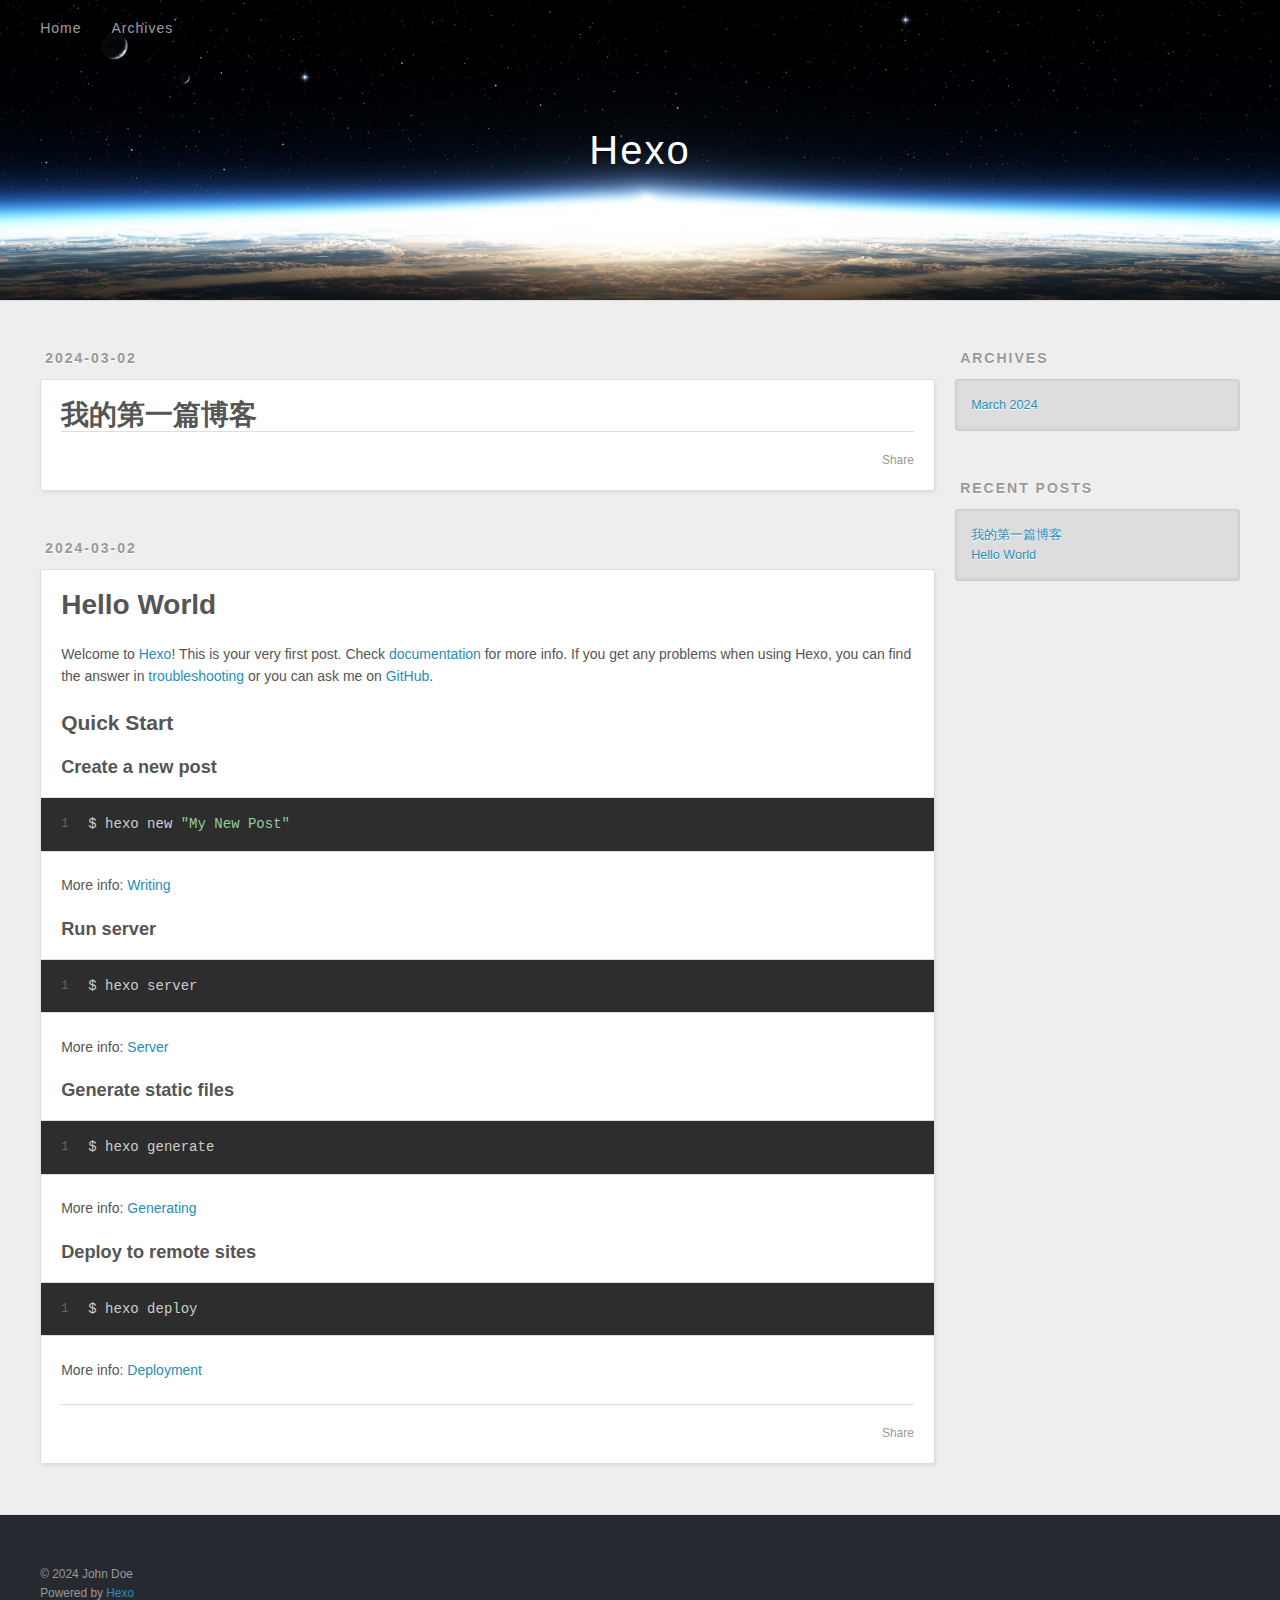
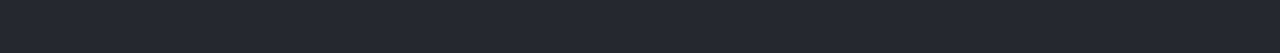
==== index.html @ a13c4202 "Site updated: 2024-03-02 14:47:24" ====
<!DOCTYPE html>
<html>
<head>
  <meta charset="utf-8">
  
  
  <title>Hexo</title>
  <meta name="viewport" content="width=device-width, initial-scale=1, shrink-to-fit=no">
  <meta property="og:type" content="website">
<meta property="og:title" content="Hexo">
<meta property="og:url" content="http://example.com/index.html">
<meta property="og:site_name" content="Hexo">
<meta property="og:locale" content="en_US">
<meta property="article:author" content="John Doe">
<meta name="twitter:card" content="summary">
  
    <link rel="alternate" href="/atom.xml" title="Hexo" type="application/atom+xml">
  
  
    <link rel="shortcut icon" href="/favicon.png">
  
  
  
<link rel="stylesheet" href="/css/style.css">

  
    
<link rel="stylesheet" href="/fancybox/jquery.fancybox.min.css">

  
  
<meta name="generator" content="Hexo 7.1.1"></head>

<body>
  <div id="container">
    <div id="wrap">
      <header id="header">
  <div id="banner"></div>
  <div id="header-outer" class="outer">
    <div id="header-title" class="inner">
      <h1 id="logo-wrap">
        <a href="/" id="logo">Hexo</a>
      </h1>
      
    </div>
    <div id="header-inner" class="inner">
      <nav id="main-nav">
        <a id="main-nav-toggle" class="nav-icon"><span class="fa fa-bars"></span></a>
        
          <a class="main-nav-link" href="/">Home</a>
        
          <a class="main-nav-link" href="/archives">Archives</a>
        
      </nav>
      <nav id="sub-nav">
        
        
          <a class="nav-icon" href="/atom.xml" title="RSS Feed"><span class="fa fa-rss"></span></a>
        
        <a class="nav-icon nav-search-btn" title="Search"><span class="fa fa-search"></span></a>
      </nav>
      <div id="search-form-wrap">
        <form action="//google.com/search" method="get" accept-charset="UTF-8" class="search-form"><input type="search" name="q" class="search-form-input" placeholder="Search"><button type="submit" class="search-form-submit">&#xF002;</button><input type="hidden" name="sitesearch" value="http://example.com"></form>
      </div>
    </div>
  </div>
</header>

      <div class="outer">
        <section id="main">
  
    <article id="post-我的第一篇博客" class="h-entry article article-type-post" itemprop="blogPost" itemscope itemtype="https://schema.org/BlogPosting">
  <div class="article-meta">
    <a href="/2024/03/02/%E6%88%91%E7%9A%84%E7%AC%AC%E4%B8%80%E7%AF%87%E5%8D%9A%E5%AE%A2/" class="article-date">
  <time class="dt-published" datetime="2024-03-02T06:46:15.000Z" itemprop="datePublished">2024-03-02</time>
</a>
    
  </div>
  <div class="article-inner">
    
    
      <header class="article-header">
        
  
    <h1 itemprop="name">
      <a class="p-name article-title" href="/2024/03/02/%E6%88%91%E7%9A%84%E7%AC%AC%E4%B8%80%E7%AF%87%E5%8D%9A%E5%AE%A2/">我的第一篇博客</a>
    </h1>
  

      </header>
    
    <div class="e-content article-entry" itemprop="articleBody">
      
        
      
    </div>
    <footer class="article-footer">
      <a data-url="http://example.com/2024/03/02/%E6%88%91%E7%9A%84%E7%AC%AC%E4%B8%80%E7%AF%87%E5%8D%9A%E5%AE%A2/" data-id="clt9q0wuu0001eg9zexjsgyxd" data-title="我的第一篇博客" class="article-share-link"><span class="fa fa-share">Share</span></a>
      
      
      
    </footer>
  </div>
  
</article>



  
    <article id="post-hello-world" class="h-entry article article-type-post" itemprop="blogPost" itemscope itemtype="https://schema.org/BlogPosting">
  <div class="article-meta">
    <a href="/2024/03/02/hello-world/" class="article-date">
  <time class="dt-published" datetime="2024-03-02T05:41:20.225Z" itemprop="datePublished">2024-03-02</time>
</a>
    
  </div>
  <div class="article-inner">
    
    
      <header class="article-header">
        
  
    <h1 itemprop="name">
      <a class="p-name article-title" href="/2024/03/02/hello-world/">Hello World</a>
    </h1>
  

      </header>
    
    <div class="e-content article-entry" itemprop="articleBody">
      
        <p>Welcome to <a target="_blank" rel="noopener" href="https://hexo.io/">Hexo</a>! This is your very first post. Check <a target="_blank" rel="noopener" href="https://hexo.io/docs/">documentation</a> for more info. If you get any problems when using Hexo, you can find the answer in <a target="_blank" rel="noopener" href="https://hexo.io/docs/troubleshooting.html">troubleshooting</a> or you can ask me on <a target="_blank" rel="noopener" href="https://github.com/hexojs/hexo/issues">GitHub</a>.</p>
<h2 id="Quick-Start"><a href="#Quick-Start" class="headerlink" title="Quick Start"></a>Quick Start</h2><h3 id="Create-a-new-post"><a href="#Create-a-new-post" class="headerlink" title="Create a new post"></a>Create a new post</h3><figure class="highlight bash"><table><tr><td class="gutter"><pre><span class="line">1</span><br></pre></td><td class="code"><pre><span class="line">$ hexo new <span class="string">&quot;My New Post&quot;</span></span><br></pre></td></tr></table></figure>

<p>More info: <a target="_blank" rel="noopener" href="https://hexo.io/docs/writing.html">Writing</a></p>
<h3 id="Run-server"><a href="#Run-server" class="headerlink" title="Run server"></a>Run server</h3><figure class="highlight bash"><table><tr><td class="gutter"><pre><span class="line">1</span><br></pre></td><td class="code"><pre><span class="line">$ hexo server</span><br></pre></td></tr></table></figure>

<p>More info: <a target="_blank" rel="noopener" href="https://hexo.io/docs/server.html">Server</a></p>
<h3 id="Generate-static-files"><a href="#Generate-static-files" class="headerlink" title="Generate static files"></a>Generate static files</h3><figure class="highlight bash"><table><tr><td class="gutter"><pre><span class="line">1</span><br></pre></td><td class="code"><pre><span class="line">$ hexo generate</span><br></pre></td></tr></table></figure>

<p>More info: <a target="_blank" rel="noopener" href="https://hexo.io/docs/generating.html">Generating</a></p>
<h3 id="Deploy-to-remote-sites"><a href="#Deploy-to-remote-sites" class="headerlink" title="Deploy to remote sites"></a>Deploy to remote sites</h3><figure class="highlight bash"><table><tr><td class="gutter"><pre><span class="line">1</span><br></pre></td><td class="code"><pre><span class="line">$ hexo deploy</span><br></pre></td></tr></table></figure>

<p>More info: <a target="_blank" rel="noopener" href="https://hexo.io/docs/one-command-deployment.html">Deployment</a></p>

      
    </div>
    <footer class="article-footer">
      <a data-url="http://example.com/2024/03/02/hello-world/" data-id="clt9q0wup0000eg9zcumfhtu3" data-title="Hello World" class="article-share-link"><span class="fa fa-share">Share</span></a>
      
      
      
    </footer>
  </div>
  
</article>



  


</section>
        
          <aside id="sidebar">
  
    

  
    

  
    
  
    
  <div class="widget-wrap">
    <h3 class="widget-title">Archives</h3>
    <div class="widget">
      <ul class="archive-list"><li class="archive-list-item"><a class="archive-list-link" href="/archives/2024/03/">March 2024</a></li></ul>
    </div>
  </div>


  
    
  <div class="widget-wrap">
    <h3 class="widget-title">Recent Posts</h3>
    <div class="widget">
      <ul>
        
          <li>
            <a href="/2024/03/02/%E6%88%91%E7%9A%84%E7%AC%AC%E4%B8%80%E7%AF%87%E5%8D%9A%E5%AE%A2/">我的第一篇博客</a>
          </li>
        
          <li>
            <a href="/2024/03/02/hello-world/">Hello World</a>
          </li>
        
      </ul>
    </div>
  </div>

  
</aside>
        
      </div>
      <footer id="footer">
  
  <div class="outer">
    <div id="footer-info" class="inner">
      
      &copy; 2024 John Doe<br>
      Powered by <a href="https://hexo.io/" target="_blank">Hexo</a>
    </div>
  </div>
</footer>

    </div>
    <nav id="mobile-nav">
  
    <a href="/" class="mobile-nav-link">Home</a>
  
    <a href="/archives" class="mobile-nav-link">Archives</a>
  
</nav>
    


<script src="/js/jquery-3.6.4.min.js"></script>



  
<script src="/fancybox/jquery.fancybox.min.js"></script>




<script src="/js/script.js"></script>





  </div>
</body>
</html>
---- css/style.css ----
body {
  width: 100%;
}
body:before,
body:after {
  content: "";
  display: table;
}
body:after {
  clear: both;
}
html,
body,
div,
span,
applet,
object,
iframe,
h1,
h2,
h3,
h4,
h5,
h6,
p,
blockquote,
pre,
a,
abbr,
acronym,
address,
big,
cite,
code,
del,
dfn,
em,
img,
ins,
kbd,
q,
s,
samp,
small,
strike,
strong,
sub,
sup,
tt,
var,
dl,
dt,
dd,
ol,
ul,
li,
fieldset,
form,
label,
legend,
table,
caption,
tbody,
tfoot,
thead,
tr,
th,
td {
  margin: 0;
  padding: 0;
  border: 0;
  outline: 0;
  font-weight: inherit;
  font-style: inherit;
  font-family: inherit;
  font-size: 100%;
  vertical-align: baseline;
}
body {
  line-height: 1;
  color: #000;
  background: #fff;
}
ol,
ul {
  list-style: none;
}
table {
  border-collapse: separate;
  border-spacing: 0;
  vertical-align: middle;
}
caption,
th,
td {
  text-align: left;
  font-weight: normal;
  vertical-align: middle;
}
a img {
  border: none;
}
input,
button {
  margin: 0;
  padding: 0;
}
input::-moz-focus-inner,
button::-moz-focus-inner {
  border: 0;
  padding: 0;
}
html,
body,
#container {
  height: 100%;
}
body {
  background: #eee;
  font: 14px -apple-system, BlinkMacSystemFont, "Segoe UI", "Roboto", "Oxygen", "Ubuntu", "Cantarell", "Fira Sans", "Droid Sans", "Helvetica Neue", sans-serif;
  -webkit-text-size-adjust: 100%;
}
.outer {
  max-width: 1220px;
  margin: 0 auto;
  padding: 0 20px;
}
.outer:before,
.outer:after {
  content: "";
  display: table;
}
.outer:after {
  clear: both;
}
.inner {
  display: inline;
  float: left;
  width: 98.33333333333333%;
  margin: 0 0.833333333333333%;
}
.left,
.alignleft {
  float: left;
}
.right,
.alignright {
  float: right;
}
.clear {
  clear: both;
}
#container {
  position: relative;
}
.mobile-nav-on {
  overflow: hidden;
}
#wrap {
  height: 100%;
  width: 100%;
  position: absolute;
  top: 0;
  left: 0;
  -webkit-transition: 0.2s ease-out;
  -moz-transition: 0.2s ease-out;
  -ms-transition: 0.2s ease-out;
  transition: 0.2s ease-out;
  z-index: 1;
  background: #eee;
}
.mobile-nav-on #wrap {
  left: 280px;
}
@media screen and (min-width: 768px) {
  #main {
    display: inline;
    float: left;
    width: 73.33333333333333%;
    margin: 0 0.833333333333333%;
  }
}
.article-date,
.article-category-link,
.archive-year,
.widget-title {
  text-decoration: none;
  text-transform: uppercase;
  letter-spacing: 2px;
  color: #999;
  margin-bottom: 1em;
  margin-left: 5px;
  line-height: 1em;
  text-shadow: 0 1px #fff;
  font-weight: bold;
}
.article-inner,
.archive-article-inner {
  background: #fff;
  -webkit-box-shadow: 1px 2px 3px #ddd;
  box-shadow: 1px 2px 3px #ddd;
  border: 1px solid #ddd;
  border-radius: 3px;
}
.article-entry h1,
.widget h1 {
  font-size: 2em;
}
.article-entry h2,
.widget h2 {
  font-size: 1.5em;
}
.article-entry h3,
.widget h3 {
  font-size: 1.3em;
}
.article-entry h4,
.widget h4 {
  font-size: 1.2em;
}
.article-entry h5,
.widget h5 {
  font-size: 1em;
}
.article-entry h6,
.widget h6 {
  font-size: 1em;
  color: #999;
}
.article-entry hr,
.widget hr {
  border: 1px dashed #ddd;
}
.article-entry strong,
.widget strong {
  font-weight: bold;
}
.article-entry em,
.widget em,
.article-entry cite,
.widget cite {
  font-style: italic;
}
.article-entry sup,
.widget sup,
.article-entry sub,
.widget sub {
  font-size: 0.75em;
  line-height: 0;
  position: relative;
  vertical-align: baseline;
}
.article-entry sup,
.widget sup {
  top: -0.5em;
}
.article-entry sub,
.widget sub {
  bottom: -0.2em;
}
.article-entry small,
.widget small {
  font-size: 0.85em;
}
.article-entry acronym,
.widget acronym,
.article-entry abbr,
.widget abbr {
  border-bottom: 1px dotted;
}
.article-entry ul,
.widget ul,
.article-entry ol,
.widget ol,
.article-entry dl,
.widget dl {
  margin: 0 20px;
  line-height: 1.6em;
}
.article-entry ul ul,
.widget ul ul,
.article-entry ol ul,
.widget ol ul,
.article-entry ul ol,
.widget ul ol,
.article-entry ol ol,
.widget ol ol {
  margin-top: 0;
  margin-bottom: 0;
}
.article-entry ul,
.widget ul {
  list-style: disc;
}
.article-entry ol,
.widget ol {
  list-style: decimal;
}
.article-entry dt,
.widget dt {
  font-weight: bold;
}
#header {
  height: 300px;
  position: relative;
  border-bottom: 1px solid #ddd;
}
#header:before,
#header:after {
  content: "";
  position: absolute;
  left: 0;
  right: 0;
  height: 40px;
}
#header:before {
  top: 0;
  background: -webkit-linear-gradient(rgba(0,0,0,0.2), transparent);
  background: -moz-linear-gradient(rgba(0,0,0,0.2), transparent);
  background: -ms-linear-gradient(rgba(0,0,0,0.2), transparent);
  background: linear-gradient(rgba(0,0,0,0.2), transparent);
}
#header:after {
  bottom: 0;
  background: -webkit-linear-gradient(transparent, rgba(0,0,0,0.2));
  background: -moz-linear-gradient(transparent, rgba(0,0,0,0.2));
  background: -ms-linear-gradient(transparent, rgba(0,0,0,0.2));
  background: linear-gradient(transparent, rgba(0,0,0,0.2));
}
#header-outer {
  height: 100%;
  position: relative;
}
#header-inner {
  position: relative;
  overflow: hidden;
}
#banner {
  position: absolute;
  top: 0;
  left: 0;
  width: 100%;
  height: 100%;
  background: url("images/banner.jpg") center #000;
  background-size: cover;
  z-index: -1;
}
#header-title {
  text-align: center;
  height: 40px;
  position: absolute;
  top: 50%;
  left: 0;
  margin-top: -20px;
}
#logo,
#subtitle {
  text-decoration: none;
  color: #fff;
  font-weight: 300;
  text-shadow: 0 1px 4px rgba(0,0,0,0.3);
}
#logo {
  font-size: 40px;
  line-height: 40px;
  letter-spacing: 2px;
}
#subtitle {
  font-size: 16px;
  line-height: 16px;
  letter-spacing: 1px;
}
#subtitle-wrap {
  margin-top: 16px;
}
#main-nav {
  float: left;
  margin-left: -15px;
}
.nav-icon,
.main-nav-link {
  float: left;
  color: #fff;
  opacity: 0.6;
  text-decoration: none;
  text-shadow: 0 1px rgba(0,0,0,0.2);
  -webkit-transition: opacity 0.2s;
  -moz-transition: opacity 0.2s;
  -ms-transition: opacity 0.2s;
  transition: opacity 0.2s;
  display: block;
  padding: 20px 15px;
}
.nav-icon:hover,
.main-nav-link:hover {
  opacity: 1;
}
.nav-icon {
  text-align: center;
  font-size: 14px;
  width: 14px;
  height: 14px;
  padding: 20px 15px;
  position: relative;
  cursor: pointer;
}
.main-nav-link {
  font-weight: 300;
  letter-spacing: 1px;
}
@media screen and (max-width: 479px) {
  .main-nav-link {
    display: none;
  }
}
#main-nav-toggle {
  display: none;
}
@media screen and (max-width: 479px) {
  #main-nav-toggle {
    display: block;
  }
}
#sub-nav {
  float: right;
  margin-right: -15px;
}
#search-form-wrap {
  position: absolute;
  top: 15px;
  width: 150px;
  height: 30px;
  right: -150px;
  opacity: 0;
  -webkit-transition: 0.2s ease-out;
  -moz-transition: 0.2s ease-out;
  -ms-transition: 0.2s ease-out;
  transition: 0.2s ease-out;
}
#search-form-wrap.on {
  opacity: 1;
  right: 0;
}
@media screen and (max-width: 479px) {
  #search-form-wrap {
    width: 100%;
    right: -100%;
  }
}
.search-form {
  position: absolute;
  top: 0;
  left: 0;
  right: 0;
  background: #fff;
  padding: 5px 15px;
  border-radius: 15px;
  -webkit-box-shadow: 0 0 10px rgba(0,0,0,0.3);
  box-shadow: 0 0 10px rgba(0,0,0,0.3);
}
.search-form-input {
  border: none;
  background: none;
  color: #555;
  width: 100%;
  font: 13px -apple-system, BlinkMacSystemFont, "Segoe UI", "Roboto", "Oxygen", "Ubuntu", "Cantarell", "Fira Sans", "Droid Sans", "Helvetica Neue", sans-serif;
  outline: none;
}
.search-form-input::-webkit-search-results-decoration,
.search-form-input::-webkit-search-cancel-button {
  -webkit-appearance: none;
}
.search-form-submit {
  position: absolute;
  top: 50%;
  right: 10px;
  margin-top: -7px;
  font: 13px ForkAwesome;
  border: none;
  background: none;
  color: #bbb;
  cursor: pointer;
}
.search-form-submit:hover,
.search-form-submit:focus {
  color: #777;
}
.article {
  margin: 50px 0;
}
.article-inner {
  overflow: hidden;
}
.article-meta:before,
.article-meta:after {
  content: "";
  display: table;
}
.article-meta:after {
  clear: both;
}
.article-date {
  float: left;
}
.article-category {
  float: left;
  line-height: 1em;
  color: #ccc;
  text-shadow: 0 1px #fff;
  margin-left: 8px;
}
.article-category:before {
  content: "\2022";
}
.article-category-link {
  margin: 0 12px 1em;
}
.article-header {
  padding: 20px 20px 0;
}
.article-title {
  text-decoration: none;
  font-size: 2em;
  font-weight: bold;
  color: #555;
  line-height: 1.1em;
  -webkit-transition: color 0.2s;
  -moz-transition: color 0.2s;
  -ms-transition: color 0.2s;
  transition: color 0.2s;
}
a.article-title:hover {
  color: #258fb8;
}
.article-entry {
  color: #555;
  padding: 0 20px;
}
.article-entry:before,
.article-entry:after {
  content: "";
  display: table;
}
.article-entry:after {
  clear: both;
}
.article-entry p,
.article-entry table {
  line-height: 1.6em;
  margin: 1.6em 0;
}
.article-entry h1,
.article-entry h2,
.article-entry h3,
.article-entry h4,
.article-entry h5,
.article-entry h6 {
  font-weight: bold;
}
.article-entry h1,
.article-entry h2,
.article-entry h3,
.article-entry h4,
.article-entry h5,
.article-entry h6 {
  line-height: 1.1em;
  margin: 1.1em 0;
}
.article-entry a {
  color: #258fb8;
  text-decoration: none;
}
.article-entry a:hover {
  text-decoration: underline;
}
.article-entry ul,
.article-entry ol,
.article-entry dl {
  margin-top: 1.6em;
  margin-bottom: 1.6em;
}
.article-entry img,
.article-entry video {
  max-width: 100%;
  height: auto;
  display: block;
  margin: auto;
}
.article-entry iframe {
  border: none;
}
.article-entry table {
  width: 100%;
  border-collapse: collapse;
  border-spacing: 0;
}
.article-entry th {
  font-weight: bold;
  border-bottom: 3px solid #ddd;
  padding-bottom: 0.5em;
}
.article-entry td {
  border-bottom: 1px solid #ddd;
  padding: 10px 0;
}
.article-entry blockquote {
  font-family: Georgia, "Times New Roman", serif;
  margin: 1.6em 20px;
  text-align: center;
}
.article-entry blockquote footer {
  font-size: 14px;
  margin: 1.6em 0;
  font-family: -apple-system, BlinkMacSystemFont, "Segoe UI", "Roboto", "Oxygen", "Ubuntu", "Cantarell", "Fira Sans", "Droid Sans", "Helvetica Neue", sans-serif;
}
.article-entry blockquote footer cite:before {
  content: "—";
  padding: 0 0.5em;
}
.article-entry .pullquote {
  text-align: left;
  width: 45%;
  margin: 0;
}
.article-entry .pullquote.left {
  margin-left: 0.5em;
  margin-right: 1em;
}
.article-entry .pullquote.right {
  margin-right: 0.5em;
  margin-left: 1em;
}
.article-entry .caption {
  color: #999;
  display: block;
  font-size: 0.9em;
  margin-top: 0.5em;
  position: relative;
  text-align: center;
}
.article-entry .video-container {
  position: relative;
  padding-top: 56.25%;
  height: 0;
  overflow: hidden;
}
.article-entry .video-container iframe,
.article-entry .video-container object,
.article-entry .video-container embed {
  position: absolute;
  top: 0;
  left: 0;
  width: 100%;
  height: 100%;
  margin-top: 0;
}
.article-more-link a {
  display: inline-block;
  line-height: 1em;
  padding: 6px 15px;
  border-radius: 15px;
  background: #eee;
  color: #999;
  text-shadow: 0 1px #fff;
  text-decoration: none;
}
.article-more-link a:hover {
  background: #258fb8;
  color: #fff;
  text-decoration: none;
  text-shadow: 0 1px #1e7293;
}
.article-footer {
  font-size: 0.85em;
  line-height: 1.6em;
  border-top: 1px solid #ddd;
  padding-top: 1.6em;
  margin: 0 20px 20px;
}
.article-footer:before,
.article-footer:after {
  content: "";
  display: table;
}
.article-footer:after {
  clear: both;
}
.article-footer a {
  color: #999;
  text-decoration: none;
}
.article-footer a:hover {
  color: #555;
}
.article-tag-list-item {
  float: left;
  margin-right: 10px;
}
.article-tag-list-link:before {
  content: "#";
}
.article-comment-link {
  float: right;
}
.article-comment-link:before {
  padding-right: 8px;
}
.article-share-link {
  cursor: pointer;
  float: right;
  margin-left: 20px;
}
.article-share-link:before {
  padding-right: 6px;
}
#article-nav {
  position: relative;
}
#article-nav:before,
#article-nav:after {
  content: "";
  display: table;
}
#article-nav:after {
  clear: both;
}
@media screen and (min-width: 768px) {
  #article-nav {
    margin: 50px 0;
  }
  #article-nav:before {
    width: 8px;
    height: 8px;
    position: absolute;
    top: 50%;
    left: 50%;
    margin-top: -4px;
    margin-left: -4px;
    content: "";
    border-radius: 50%;
    background: #ddd;
    -webkit-box-shadow: 0 1px 2px #fff;
    box-shadow: 0 1px 2px #fff;
  }
}
.article-nav-link-wrap {
  text-decoration: none;
  text-shadow: 0 1px #fff;
  color: #999;
  -webkit-box-sizing: border-box;
  -moz-box-sizing: border-box;
  box-sizing: border-box;
  margin-top: 50px;
  text-align: center;
  display: block;
}
.article-nav-link-wrap:hover {
  color: #555;
}
@media screen and (min-width: 768px) {
  .article-nav-link-wrap {
    width: 50%;
    margin-top: 0;
  }
}
@media screen and (min-width: 768px) {
  #article-nav-newer {
    float: left;
    text-align: right;
    padding-right: 20px;
  }
}
@media screen and (min-width: 768px) {
  #article-nav-older {
    float: right;
    text-align: left;
    padding-left: 20px;
  }
}
.article-nav-caption {
  text-transform: uppercase;
  letter-spacing: 2px;
  color: #ddd;
  line-height: 1em;
  font-weight: bold;
}
#article-nav-newer .article-nav-caption {
  margin-right: -2px;
}
.article-nav-title {
  font-size: 0.85em;
  line-height: 1.6em;
  margin-top: 0.5em;
}
.article-share-box {
  position: absolute;
  display: none;
  background: #fff;
  -webkit-box-shadow: 1px 2px 10px rgba(0,0,0,0.2);
  box-shadow: 1px 2px 10px rgba(0,0,0,0.2);
  border-radius: 3px;
  margin-left: -145px;
  overflow: hidden;
  z-index: 1;
}
.article-share-box.on {
  display: block;
}
.article-share-input {
  width: 100%;
  background: none;
  -webkit-box-sizing: border-box;
  -moz-box-sizing: border-box;
  box-sizing: border-box;
  font: 14px -apple-system, BlinkMacSystemFont, "Segoe UI", "Roboto", "Oxygen", "Ubuntu", "Cantarell", "Fira Sans", "Droid Sans", "Helvetica Neue", sans-serif;
  padding: 0 15px;
  color: #555;
  outline: none;
  border: 1px solid #ddd;
  border-radius: 3px 3px 0 0;
  height: 36px;
  line-height: 36px;
}
.article-share-links {
  background: #eee;
}
.article-share-links:before,
.article-share-links:after {
  content: "";
  display: table;
}
.article-share-links:after {
  clear: both;
}
.article-share-twitter,
.article-share-facebook,
.article-share-pinterest,
.article-share-linkedin {
  width: 50px;
  height: 36px;
  display: block;
  float: left;
  position: relative;
  color: #999;
  text-shadow: 0 1px #fff;
}
.article-share-twitter:before,
.article-share-facebook:before,
.article-share-pinterest:before,
.article-share-linkedin:before {
  font-size: 20px;
  width: 20px;
  height: 20px;
  position: absolute;
  top: 50%;
  left: 50%;
  margin-top: -10px;
  margin-left: -10px;
  text-align: center;
}
.article-share-twitter:hover,
.article-share-facebook:hover,
.article-share-pinterest:hover,
.article-share-linkedin:hover {
  color: #fff;
}
.article-share-twitter:hover {
  background: #00aced;
  text-shadow: 0 1px #008abe;
}
.article-share-facebook:hover {
  background: #3b5998;
  text-shadow: 0 1px #2f477a;
}
.article-share-pinterest:hover {
  background: #cb2027;
  text-shadow: 0 1px #a21a1f;
}
.article-share-linkedin:hover {
  background: #0077b5;
  text-shadow: 0 1px #005f91;
}
.article-gallery {
  background: #000;
  position: relative;
}
.article-gallery-photos {
  position: relative;
  overflow: hidden;
}
.article-gallery-img {
  display: none;
  max-width: 100%;
}
.article-gallery-img:first-child {
  display: block;
}
.article-gallery-img.loaded {
  position: absolute;
  display: block;
}
.article-gallery-img img {
  display: block;
  max-width: 100%;
  margin: 0 auto;
}
#comments {
  background: #fff;
  -webkit-box-shadow: 1px 2px 3px #ddd;
  box-shadow: 1px 2px 3px #ddd;
  padding: 20px;
  border: 1px solid #ddd;
  border-radius: 3px;
  margin: 50px 0;
}
#comments a {
  color: #258fb8;
}
.archives-wrap {
  margin: 50px 0;
}
.archives:before,
.archives:after {
  content: "";
  display: table;
}
.archives:after {
  clear: both;
}
.archive-year-wrap {
  margin-bottom: 1em;
}
.archives {
  -webkit-column-gap: 10px;
  -moz-column-gap: 10px;
  column-gap: 10px;
}
@media screen and (min-width: 480px) and (max-width: 767px) {
  .archives {
    -webkit-column-count: 2;
    -moz-column-count: 2;
    column-count: 2;
  }
}
@media screen and (min-width: 768px) {
  .archives {
    -webkit-column-count: 3;
    -moz-column-count: 3;
    column-count: 3;
  }
}
.archive-article {
  -webkit-column-break-inside: avoid;
  page-break-inside: avoid;
  overflow: hidden;
  break-inside: avoid-column;
}
.archive-article-inner {
  padding: 10px;
  margin-bottom: 15px;
}
.archive-article-title {
  text-decoration: none;
  font-weight: bold;
  color: #555;
  -webkit-transition: color 0.2s;
  -moz-transition: color 0.2s;
  -ms-transition: color 0.2s;
  transition: color 0.2s;
  line-height: 1.6em;
}
.archive-article-title:hover {
  color: #258fb8;
}
.archive-article-footer {
  margin-top: 1em;
}
.archive-article-date {
  color: #999;
  text-decoration: none;
  font-size: 0.85em;
  line-height: 1em;
  margin-bottom: 0.5em;
  display: block;
}
#page-nav {
  margin: 50px auto;
  background: #fff;
  -webkit-box-shadow: 1px 2px 3px #ddd;
  box-shadow: 1px 2px 3px #ddd;
  border: 1px solid #ddd;
  border-radius: 3px;
  text-align: center;
  color: #999;
  overflow: hidden;
}
#page-nav:before,
#page-nav:after {
  content: "";
  display: table;
}
#page-nav:after {
  clear: both;
}
#page-nav a,
#page-nav span {
  padding: 10px 20px;
  line-height: 1;
  height: 2ex;
}
#page-nav a {
  color: #999;
  text-decoration: none;
}
#page-nav a:hover {
  background: #999;
  color: #fff;
}
#page-nav .prev {
  float: left;
}
#page-nav .next {
  float: right;
}
#page-nav .page-number {
  display: inline-block;
}
@media screen and (max-width: 479px) {
  #page-nav .page-number {
    display: none;
  }
}
#page-nav .current {
  color: #555;
  font-weight: bold;
}
#page-nav .space {
  color: #ddd;
}
#footer {
  background: #262a30;
  padding: 50px 0;
  border-top: 1px solid #ddd;
  color: #999;
}
#footer a {
  color: #258fb8;
  text-decoration: none;
}
#footer a:hover {
  text-decoration: underline;
}
#footer-info {
  line-height: 1.6em;
  font-size: 0.85em;
}
.article-entry pre,
.article-entry .highlight {
  background: #2d2d2d;
  margin: 0 -20px;
  padding: 15px 20px;
  border-style: solid;
  border-color: #ddd;
  border-width: 1px 0;
  overflow: auto;
  color: #ccc;
  line-height: 22.400000000000002px;
}
.article-entry .highlight .gutter pre,
.article-entry .gist .gist-file .gist-data .line-numbers {
  color: #666;
  font-size: 0.85em;
}
.article-entry pre,
.article-entry code {
  font-family: "Source Code Pro", Consolas, Monaco, Menlo, Consolas, monospace;
}
.article-entry code {
  background: #eee;
  text-shadow: 0 1px #fff;
  padding: 0 0.3em;
}
.article-entry pre code {
  background: none;
  text-shadow: none;
  padding: 0;
}
.article-entry .highlight pre {
  border: none;
  margin: 0;
  padding: 0;
}
.article-entry .highlight table {
  margin: 0;
  width: auto;
}
.article-entry .highlight td {
  border: none;
  padding: 0;
}
.article-entry .highlight figcaption {
  font-size: 0.85em;
  color: #999;
  line-height: 1em;
  margin-bottom: 1em;
}
.article-entry .highlight figcaption:before,
.article-entry .highlight figcaption:after {
  content: "";
  display: table;
}
.article-entry .highlight figcaption:after {
  clear: both;
}
.article-entry .highlight figcaption a {
  float: right;
}
.article-entry .highlight .gutter {
  -moz-user-select: none;
  -ms-user-select: none;
  -webkit-user-select: none;
  -webkit-user-select: none;
  -moz-user-select: none;
  -ms-user-select: none;
  user-select: none;
}
.article-entry .highlight .gutter pre {
  text-align: right;
  padding-right: 20px;
}
.article-entry .highlight .line {
  height: 22.400000000000002px;
}
.article-entry .highlight .line.marked {
  background: #515151;
}
.article-entry .gist {
  margin: 0 -20px;
  border-style: solid;
  border-color: #ddd;
  border-width: 1px 0;
  background: #2d2d2d;
  padding: 15px 20px 15px 0;
}
.article-entry .gist .gist-file {
  border: none;
  font-family: "Source Code Pro", Consolas, Monaco, Menlo, Consolas, monospace;
  margin: 0;
}
.article-entry .gist .gist-file .gist-data {
  background: none;
  border: none;
}
.article-entry .gist .gist-file .gist-data .line-numbers {
  background: none;
  border: none;
  padding: 0 20px 0 0;
}
.article-entry .gist .gist-file .gist-data .line-data {
  padding: 0 !important;
}
.article-entry .gist .gist-file .highlight {
  margin: 0;
  padding: 0;
  border: none;
}
.article-entry .gist .gist-file .gist-meta {
  background: #2d2d2d;
  color: #999;
  font: 0.85em -apple-system, BlinkMacSystemFont, "Segoe UI", "Roboto", "Oxygen", "Ubuntu", "Cantarell", "Fira Sans", "Droid Sans", "Helvetica Neue", sans-serif;
  text-shadow: 0 0;
  padding: 0;
  margin-top: 1em;
  margin-left: 20px;
}
.article-entry .gist .gist-file .gist-meta a {
  color: #258fb8;
  font-weight: normal;
}
.article-entry .gist .gist-file .gist-meta a:hover {
  text-decoration: underline;
}
pre .comment,
pre .title {
  color: #999;
}
pre .variable,
pre .attribute,
pre .tag,
pre .regexp,
pre .ruby .constant,
pre .xml .tag .title,
pre .xml .pi,
pre .xml .doctype,
pre .html .doctype,
pre .css .id,
pre .css .class,
pre .css .pseudo {
  color: #f2777a;
}
pre .number,
pre .preprocessor,
pre .built_in,
pre .literal,
pre .params,
pre .constant {
  color: #f99157;
}
pre .class,
pre .ruby .class .title,
pre .css .rules .attribute {
  color: #9c9;
}
pre .string,
pre .value,
pre .inheritance,
pre .header,
pre .ruby .symbol,
pre .xml .cdata {
  color: #9c9;
}
pre .css .hexcolor {
  color: #6cc;
}
pre .function,
pre .python .decorator,
pre .python .title,
pre .ruby .function .title,
pre .ruby .title .keyword,
pre .perl .sub,
pre .javascript .title,
pre .coffeescript .title {
  color: #69c;
}
pre .keyword,
pre .javascript .function {
  color: #c9c;
}
@media screen and (max-width: 479px) {
  #mobile-nav {
    position: absolute;
    top: 0;
    left: 0;
    width: 280px;
    height: 100%;
    background: #191919;
    border-right: 1px solid #fff;
  }
}
@media screen and (max-width: 479px) {
  .mobile-nav-link {
    display: block;
    color: #999;
    text-decoration: none;
    padding: 15px 20px;
    font-weight: bold;
  }
  .mobile-nav-link:hover {
    color: #fff;
  }
}
@media screen and (min-width: 768px) {
  #sidebar {
    display: inline;
    float: left;
    width: 23.333333333333332%;
    margin: 0 0.833333333333333%;
  }
}
.widget-wrap {
  margin: 50px 0;
}
.widget {
  color: #777;
  text-shadow: 0 1px #fff;
  background: #ddd;
  -webkit-box-shadow: 0 -1px 4px #ccc inset;
  box-shadow: 0 -1px 4px #ccc inset;
  border: 1px solid #ccc;
  padding: 15px;
  border-radius: 3px;
}
.widget a {
  color: #258fb8;
  text-decoration: none;
}
.widget a:hover {
  text-decoration: underline;
}
.widget ul ul,
.widget ol ul,
.widget dl ul,
.widget ul ol,
.widget ol ol,
.widget dl ol,
.widget ul dl,
.widget ol dl,
.widget dl dl {
  margin-left: 15px;
  list-style: disc;
}
.widget {
  line-height: 1.6em;
  word-wrap: break-word;
  font-size: 0.9em;
}
.widget ul,
.widget ol {
  list-style: none;
  margin: 0;
}
.widget ul ul,
.widget ol ul,
.widget ul ol,
.widget ol ol {
  margin: 0 20px;
}
.widget ul ul,
.widget ol ul {
  list-style: disc;
}
.widget ul ol,
.widget ol ol {
  list-style: decimal;
}
.category-list-count,
.tag-list-count,
.archive-list-count {
  padding-left: 5px;
  color: #999;
  font-size: 0.85em;
}
.category-list-count:before,
.tag-list-count:before,
.archive-list-count:before {
  content: "(";
}
.category-list-count:after,
.tag-list-count:after,
.archive-list-count:after {
  content: ")";
}
.tagcloud a {
  margin-right: 5px;
  display: inline-block;
}
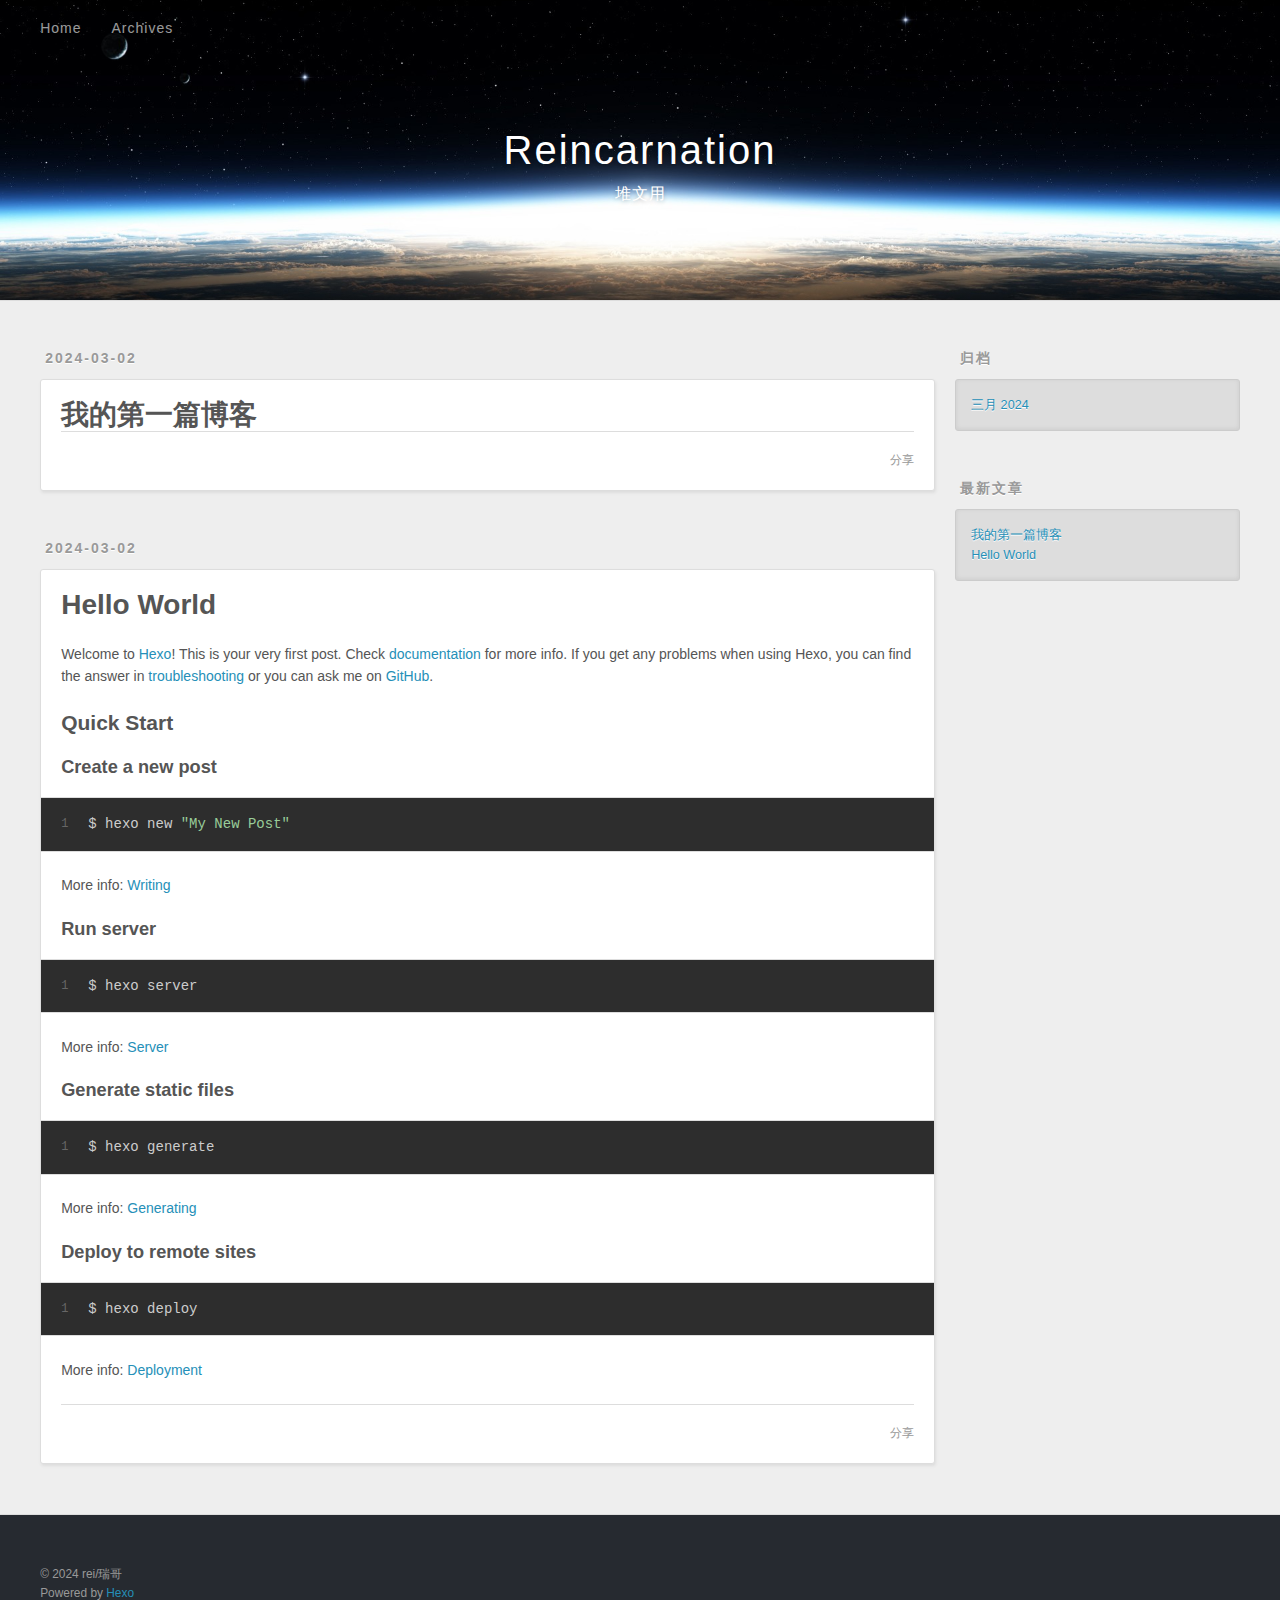
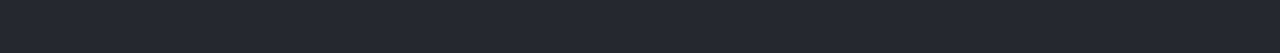
==== commit 527940c9: "Site updated: 2024-03-02 15:03:54" ====
--- a/index.html
+++ b/index.html
@@ -4,17 +4,17 @@
   <meta charset="utf-8">
   
   
-  <title>Hexo</title>
+  <title>Reincarnation</title>
   <meta name="viewport" content="width=device-width, initial-scale=1, shrink-to-fit=no">
   <meta property="og:type" content="website">
-<meta property="og:title" content="Hexo">
+<meta property="og:title" content="Reincarnation">
 <meta property="og:url" content="http://example.com/index.html">
-<meta property="og:site_name" content="Hexo">
-<meta property="og:locale" content="en_US">
-<meta property="article:author" content="John Doe">
+<meta property="og:site_name" content="Reincarnation">
+<meta property="og:locale" content="zh_CN">
+<meta property="article:author" content="rei&#x2F;瑞哥">
 <meta name="twitter:card" content="summary">
   
-    <link rel="alternate" href="/atom.xml" title="Hexo" type="application/atom+xml">
+    <link rel="alternate" href="/atom.xml" title="Reincarnation" type="application/atom+xml">
   
   
     <link rel="shortcut icon" href="/favicon.png">
@@ -39,8 +39,12 @@
   <div id="header-outer" class="outer">
     <div id="header-title" class="inner">
       <h1 id="logo-wrap">
-        <a href="/" id="logo">Hexo</a>
+        <a href="/" id="logo">Reincarnation</a>
       </h1>
+      
+        <h2 id="subtitle-wrap">
+          <a href="/" id="subtitle">堆文用</a>
+        </h2>
       
     </div>
     <div id="header-inner" class="inner">
@@ -55,12 +59,12 @@
       <nav id="sub-nav">
         
         
-          <a class="nav-icon" href="/atom.xml" title="RSS Feed"><span class="fa fa-rss"></span></a>
-        
-        <a class="nav-icon nav-search-btn" title="Search"><span class="fa fa-search"></span></a>
+          <a class="nav-icon" href="/atom.xml" title="RSS 订阅"><span class="fa fa-rss"></span></a>
+        
+        <a class="nav-icon nav-search-btn" title="搜索"><span class="fa fa-search"></span></a>
       </nav>
       <div id="search-form-wrap">
-        <form action="//google.com/search" method="get" accept-charset="UTF-8" class="search-form"><input type="search" name="q" class="search-form-input" placeholder="Search"><button type="submit" class="search-form-submit">&#xF002;</button><input type="hidden" name="sitesearch" value="http://example.com"></form>
+        <form action="//google.com/search" method="get" accept-charset="UTF-8" class="search-form"><input type="search" name="q" class="search-form-input" placeholder="搜索"><button type="submit" class="search-form-submit">&#xF002;</button><input type="hidden" name="sitesearch" value="http://example.com"></form>
       </div>
     </div>
   </div>
@@ -95,7 +99,7 @@
       
     </div>
     <footer class="article-footer">
-      <a data-url="http://example.com/2024/03/02/%E6%88%91%E7%9A%84%E7%AC%AC%E4%B8%80%E7%AF%87%E5%8D%9A%E5%AE%A2/" data-id="clt9q0wuu0001eg9zexjsgyxd" data-title="我的第一篇博客" class="article-share-link"><span class="fa fa-share">Share</span></a>
+      <a data-url="http://example.com/2024/03/02/%E6%88%91%E7%9A%84%E7%AC%AC%E4%B8%80%E7%AF%87%E5%8D%9A%E5%AE%A2/" data-id="clt9qm4rp0001749z8fn999v7" data-title="我的第一篇博客" class="article-share-link"><span class="fa fa-share">分享</span></a>
       
       
       
@@ -146,7 +150,7 @@
       
     </div>
     <footer class="article-footer">
-      <a data-url="http://example.com/2024/03/02/hello-world/" data-id="clt9q0wup0000eg9zcumfhtu3" data-title="Hello World" class="article-share-link"><span class="fa fa-share">Share</span></a>
+      <a data-url="http://example.com/2024/03/02/hello-world/" data-id="clt9qm4r90000749zfulo26gf" data-title="Hello World" class="article-share-link"><span class="fa fa-share">分享</span></a>
       
       
       
@@ -174,9 +178,9 @@
   
     
   <div class="widget-wrap">
-    <h3 class="widget-title">Archives</h3>
+    <h3 class="widget-title">归档</h3>
     <div class="widget">
-      <ul class="archive-list"><li class="archive-list-item"><a class="archive-list-link" href="/archives/2024/03/">March 2024</a></li></ul>
+      <ul class="archive-list"><li class="archive-list-item"><a class="archive-list-link" href="/archives/2024/03/">三月 2024</a></li></ul>
     </div>
   </div>
 
@@ -184,7 +188,7 @@
   
     
   <div class="widget-wrap">
-    <h3 class="widget-title">Recent Posts</h3>
+    <h3 class="widget-title">最新文章</h3>
     <div class="widget">
       <ul>
         
@@ -209,7 +213,7 @@
   <div class="outer">
     <div id="footer-info" class="inner">
       
-      &copy; 2024 John Doe<br>
+      &copy; 2024 rei/瑞哥<br>
       Powered by <a href="https://hexo.io/" target="_blank">Hexo</a>
     </div>
   </div>
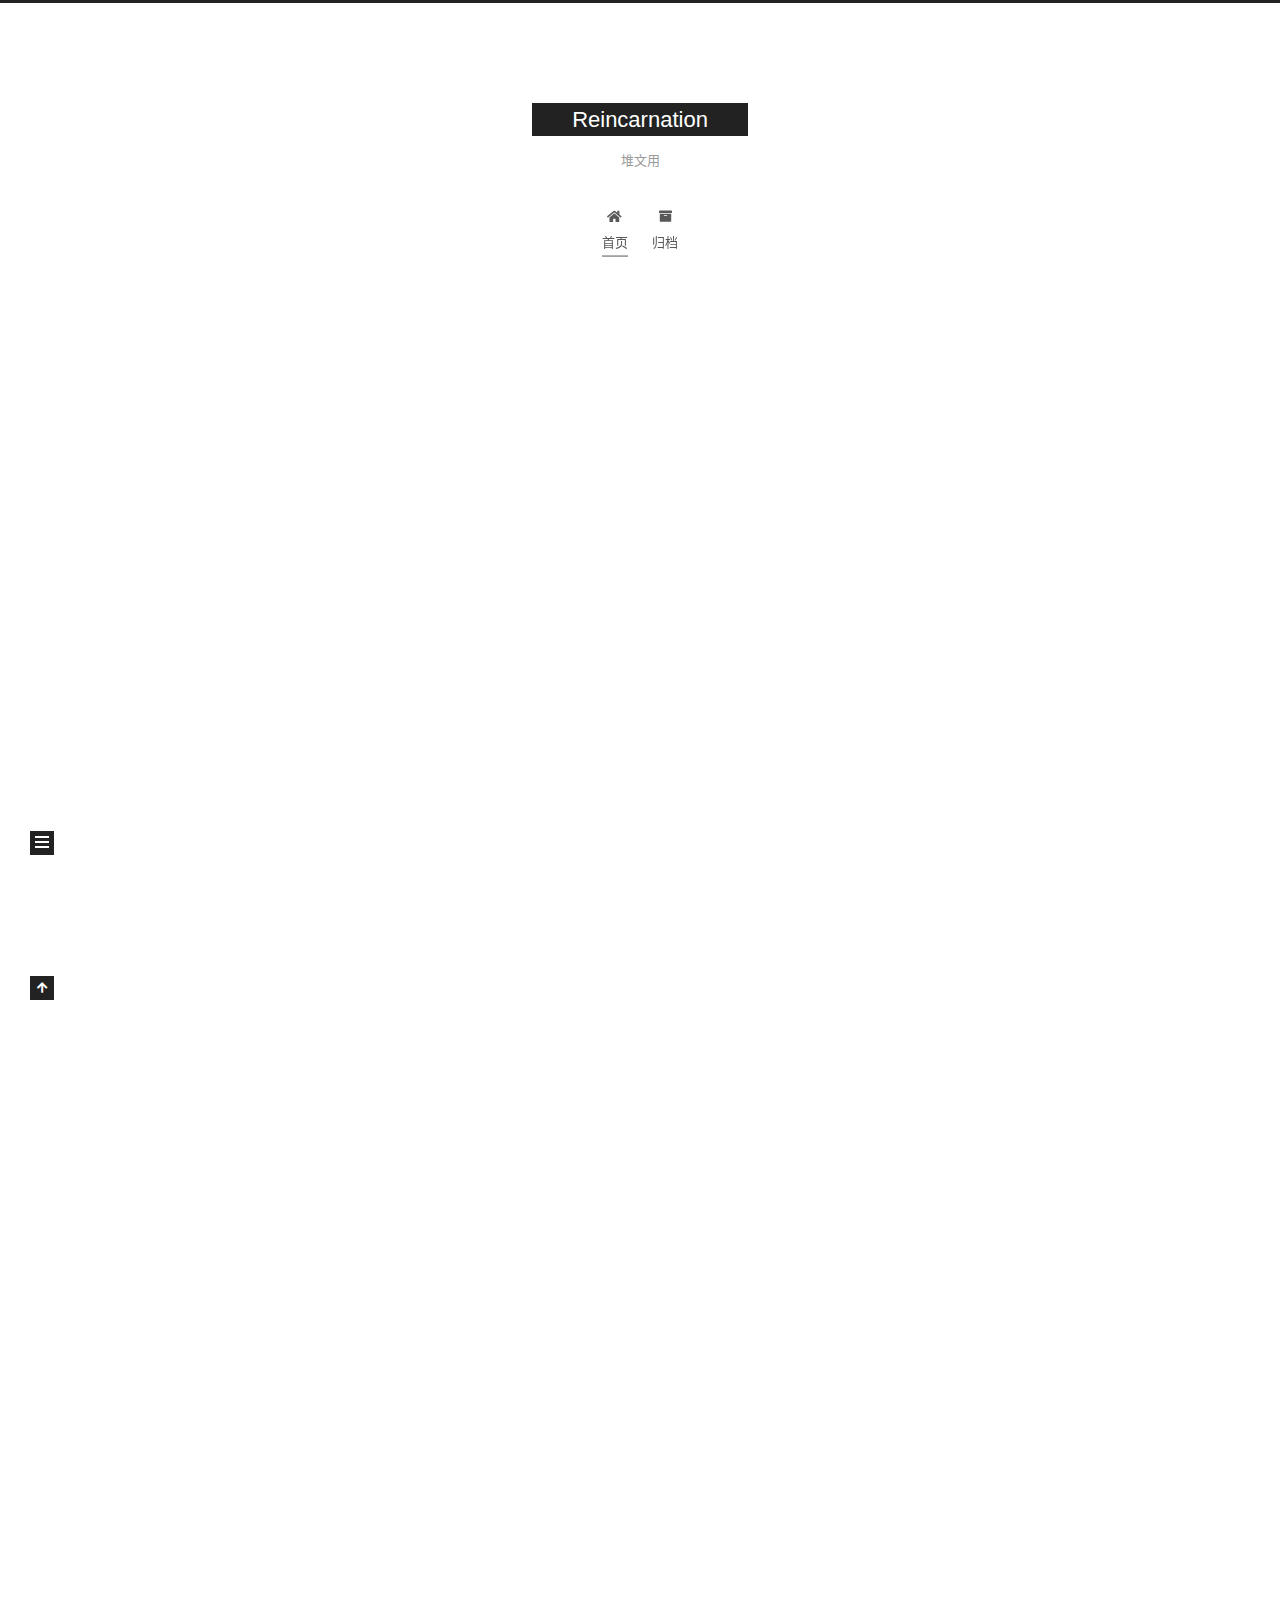
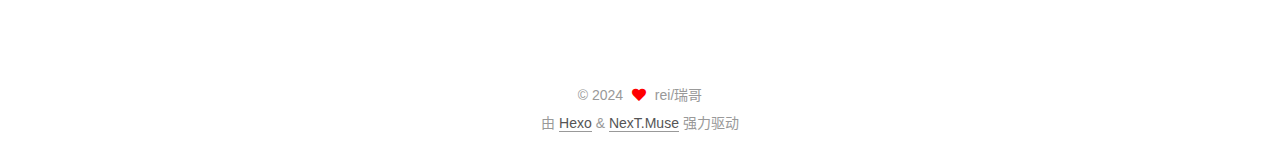
==== commit 8526bcfb: "Site updated: 2024-03-02 16:09:07" ====
--- a/index.html
+++ b/index.html
@@ -1,11 +1,25 @@
 <!DOCTYPE html>
-<html>
+<html lang="zh-CN">
 <head>
-  <meta charset="utf-8">
-  
-  
-  <title>Reincarnation</title>
-  <meta name="viewport" content="width=device-width, initial-scale=1, shrink-to-fit=no">
+  <meta charset="UTF-8">
+<meta name="viewport" content="width=device-width, initial-scale=1, maximum-scale=2">
+<meta name="theme-color" content="#222">
+<meta name="generator" content="Hexo 7.1.1">
+  <link rel="apple-touch-icon" sizes="180x180" href="/images/apple-touch-icon-next.png">
+  <link rel="icon" type="image/png" sizes="32x32" href="/images/favicon-32x32-next.png">
+  <link rel="icon" type="image/png" sizes="16x16" href="/images/favicon-16x16-next.png">
+  <link rel="mask-icon" href="/images/logo.svg" color="#222">
+
+<link rel="stylesheet" href="/css/main.css">
+
+
+<link rel="stylesheet" href="/lib/font-awesome/css/all.min.css">
+
+<script id="hexo-configurations">
+    var NexT = window.NexT || {};
+    var CONFIG = {"hostname":"example.com","root":"/","scheme":"Muse","version":"7.8.0","exturl":false,"sidebar":{"position":"left","display":"post","padding":18,"offset":12,"onmobile":false},"copycode":{"enable":false,"show_result":false,"style":null},"back2top":{"enable":true,"sidebar":false,"scrollpercent":false},"bookmark":{"enable":false,"color":"#222","save":"auto"},"fancybox":false,"mediumzoom":false,"lazyload":false,"pangu":false,"comments":{"style":"tabs","active":null,"storage":true,"lazyload":false,"nav":null},"algolia":{"hits":{"per_page":10},"labels":{"input_placeholder":"Search for Posts","hits_empty":"We didn't find any results for the search: ${query}","hits_stats":"${hits} results found in ${time} ms"}},"localsearch":{"enable":false,"trigger":"auto","top_n_per_article":1,"unescape":false,"preload":false},"motion":{"enable":true,"async":false,"transition":{"post_block":"fadeIn","post_header":"slideDownIn","post_body":"slideDownIn","coll_header":"slideLeftIn","sidebar":"slideUpIn"}}};
+  </script>
+
   <meta property="og:type" content="website">
 <meta property="og:title" content="Reincarnation">
 <meta property="og:url" content="http://example.com/index.html">
@@ -13,127 +27,221 @@
 <meta property="og:locale" content="zh_CN">
 <meta property="article:author" content="rei&#x2F;瑞哥">
 <meta name="twitter:card" content="summary">
-  
-    <link rel="alternate" href="/atom.xml" title="Reincarnation" type="application/atom+xml">
-  
-  
-    <link rel="shortcut icon" href="/favicon.png">
-  
-  
-  
-<link rel="stylesheet" href="/css/style.css">
-
-  
-    
-<link rel="stylesheet" href="/fancybox/jquery.fancybox.min.css">
-
-  
-  
-<meta name="generator" content="Hexo 7.1.1"></head>
-
-<body>
-  <div id="container">
-    <div id="wrap">
-      <header id="header">
-  <div id="banner"></div>
-  <div id="header-outer" class="outer">
-    <div id="header-title" class="inner">
-      <h1 id="logo-wrap">
-        <a href="/" id="logo">Reincarnation</a>
-      </h1>
-      
-        <h2 id="subtitle-wrap">
-          <a href="/" id="subtitle">堆文用</a>
+
+<link rel="canonical" href="http://example.com/">
+
+
+<script id="page-configurations">
+  // https://hexo.io/docs/variables.html
+  CONFIG.page = {
+    sidebar: "",
+    isHome : true,
+    isPost : false,
+    lang   : 'zh-CN'
+  };
+</script>
+
+  <title>Reincarnation</title>
+  
+
+
+
+
+
+
+  <noscript>
+  <style>
+  .use-motion .brand,
+  .use-motion .menu-item,
+  .sidebar-inner,
+  .use-motion .post-block,
+  .use-motion .pagination,
+  .use-motion .comments,
+  .use-motion .post-header,
+  .use-motion .post-body,
+  .use-motion .collection-header { opacity: initial; }
+
+  .use-motion .site-title,
+  .use-motion .site-subtitle {
+    opacity: initial;
+    top: initial;
+  }
+
+  .use-motion .logo-line-before i { left: initial; }
+  .use-motion .logo-line-after i { right: initial; }
+  </style>
+</noscript>
+
+</head>
+
+<body itemscope itemtype="http://schema.org/WebPage">
+  <div class="container use-motion">
+    <div class="headband"></div>
+
+    <header class="header" itemscope itemtype="http://schema.org/WPHeader">
+      <div class="header-inner"><div class="site-brand-container">
+  <div class="site-nav-toggle">
+    <div class="toggle" aria-label="切换导航栏">
+      <span class="toggle-line toggle-line-first"></span>
+      <span class="toggle-line toggle-line-middle"></span>
+      <span class="toggle-line toggle-line-last"></span>
+    </div>
+  </div>
+
+  <div class="site-meta">
+
+    <a href="/" class="brand" rel="start">
+      <span class="logo-line-before"><i></i></span>
+      <h1 class="site-title">Reincarnation</h1>
+      <span class="logo-line-after"><i></i></span>
+    </a>
+      <p class="site-subtitle" itemprop="description">堆文用</p>
+  </div>
+
+  <div class="site-nav-right">
+    <div class="toggle popup-trigger">
+    </div>
+  </div>
+</div>
+
+
+
+
+<nav class="site-nav">
+  <ul id="menu" class="main-menu menu">
+        <li class="menu-item menu-item-home">
+
+    <a href="/" rel="section"><i class="fa fa-home fa-fw"></i>首页</a>
+
+  </li>
+        <li class="menu-item menu-item-archives">
+
+    <a href="/archives/" rel="section"><i class="fa fa-archive fa-fw"></i>归档</a>
+
+  </li>
+  </ul>
+</nav>
+
+
+
+
+</div>
+    </header>
+
+    
+  <div class="back-to-top">
+    <i class="fa fa-arrow-up"></i>
+    <span>0%</span>
+  </div>
+
+
+    <main class="main">
+      <div class="main-inner">
+        <div class="content-wrap">
+          
+
+          <div class="content index posts-expand">
+            
+      
+  
+  
+  <article itemscope itemtype="http://schema.org/Article" class="post-block" lang="zh-CN">
+    <link itemprop="mainEntityOfPage" href="http://example.com/2024/03/02/%E6%88%91%E7%9A%84%E7%AC%AC%E4%B8%80%E7%AF%87%E5%8D%9A%E5%AE%A2/">
+
+    <span hidden itemprop="author" itemscope itemtype="http://schema.org/Person">
+      <meta itemprop="image" content="/images/avatar.gif">
+      <meta itemprop="name" content="rei/瑞哥">
+      <meta itemprop="description" content="">
+    </span>
+
+    <span hidden itemprop="publisher" itemscope itemtype="http://schema.org/Organization">
+      <meta itemprop="name" content="Reincarnation">
+    </span>
+      <header class="post-header">
+        <h2 class="post-title" itemprop="name headline">
+          
+            <a href="/2024/03/02/%E6%88%91%E7%9A%84%E7%AC%AC%E4%B8%80%E7%AF%87%E5%8D%9A%E5%AE%A2/" class="post-title-link" itemprop="url">我的第一篇博客</a>
         </h2>
+
+        <div class="post-meta">
+            <span class="post-meta-item">
+              <span class="post-meta-item-icon">
+                <i class="far fa-calendar"></i>
+              </span>
+              <span class="post-meta-item-text">发表于</span>
+
+              <time title="创建时间：2024-03-02 14:46:15" itemprop="dateCreated datePublished" datetime="2024-03-02T14:46:15+08:00">2024-03-02</time>
+            </span>
+
+          
+
+        </div>
+      </header>
+
+    
+    
+    
+    <div class="post-body" itemprop="articleBody">
+
+      
+          
       
     </div>
-    <div id="header-inner" class="inner">
-      <nav id="main-nav">
-        <a id="main-nav-toggle" class="nav-icon"><span class="fa fa-bars"></span></a>
-        
-          <a class="main-nav-link" href="/">Home</a>
-        
-          <a class="main-nav-link" href="/archives">Archives</a>
-        
-      </nav>
-      <nav id="sub-nav">
-        
-        
-          <a class="nav-icon" href="/atom.xml" title="RSS 订阅"><span class="fa fa-rss"></span></a>
-        
-        <a class="nav-icon nav-search-btn" title="搜索"><span class="fa fa-search"></span></a>
-      </nav>
-      <div id="search-form-wrap">
-        <form action="//google.com/search" method="get" accept-charset="UTF-8" class="search-form"><input type="search" name="q" class="search-form-input" placeholder="搜索"><button type="submit" class="search-form-submit">&#xF002;</button><input type="hidden" name="sitesearch" value="http://example.com"></form>
-      </div>
-    </div>
-  </div>
-</header>
-
-      <div class="outer">
-        <section id="main">
-  
-    <article id="post-我的第一篇博客" class="h-entry article article-type-post" itemprop="blogPost" itemscope itemtype="https://schema.org/BlogPosting">
-  <div class="article-meta">
-    <a href="/2024/03/02/%E6%88%91%E7%9A%84%E7%AC%AC%E4%B8%80%E7%AF%87%E5%8D%9A%E5%AE%A2/" class="article-date">
-  <time class="dt-published" datetime="2024-03-02T06:46:15.000Z" itemprop="datePublished">2024-03-02</time>
-</a>
-    
-  </div>
-  <div class="article-inner">
-    
-    
-      <header class="article-header">
-        
-  
-    <h1 itemprop="name">
-      <a class="p-name article-title" href="/2024/03/02/%E6%88%91%E7%9A%84%E7%AC%AC%E4%B8%80%E7%AF%87%E5%8D%9A%E5%AE%A2/">我的第一篇博客</a>
-    </h1>
-  
-
+
+    
+    
+    
+      <footer class="post-footer">
+        <div class="post-eof"></div>
+      </footer>
+  </article>
+  
+  
+  
+
+      
+  
+  
+  <article itemscope itemtype="http://schema.org/Article" class="post-block" lang="zh-CN">
+    <link itemprop="mainEntityOfPage" href="http://example.com/2024/03/02/hello-world/">
+
+    <span hidden itemprop="author" itemscope itemtype="http://schema.org/Person">
+      <meta itemprop="image" content="/images/avatar.gif">
+      <meta itemprop="name" content="rei/瑞哥">
+      <meta itemprop="description" content="">
+    </span>
+
+    <span hidden itemprop="publisher" itemscope itemtype="http://schema.org/Organization">
+      <meta itemprop="name" content="Reincarnation">
+    </span>
+      <header class="post-header">
+        <h2 class="post-title" itemprop="name headline">
+          
+            <a href="/2024/03/02/hello-world/" class="post-title-link" itemprop="url">Hello World</a>
+        </h2>
+
+        <div class="post-meta">
+            <span class="post-meta-item">
+              <span class="post-meta-item-icon">
+                <i class="far fa-calendar"></i>
+              </span>
+              <span class="post-meta-item-text">发表于</span>
+
+              <time title="创建时间：2024-03-02 13:41:20" itemprop="dateCreated datePublished" datetime="2024-03-02T13:41:20+08:00">2024-03-02</time>
+            </span>
+
+          
+
+        </div>
       </header>
-    
-    <div class="e-content article-entry" itemprop="articleBody">
-      
-        
-      
-    </div>
-    <footer class="article-footer">
-      <a data-url="http://example.com/2024/03/02/%E6%88%91%E7%9A%84%E7%AC%AC%E4%B8%80%E7%AF%87%E5%8D%9A%E5%AE%A2/" data-id="clt9qm4rp0001749z8fn999v7" data-title="我的第一篇博客" class="article-share-link"><span class="fa fa-share">分享</span></a>
-      
-      
-      
-    </footer>
-  </div>
-  
-</article>
-
-
-
-  
-    <article id="post-hello-world" class="h-entry article article-type-post" itemprop="blogPost" itemscope itemtype="https://schema.org/BlogPosting">
-  <div class="article-meta">
-    <a href="/2024/03/02/hello-world/" class="article-date">
-  <time class="dt-published" datetime="2024-03-02T05:41:20.225Z" itemprop="datePublished">2024-03-02</time>
-</a>
-    
-  </div>
-  <div class="article-inner">
-    
-    
-      <header class="article-header">
-        
-  
-    <h1 itemprop="name">
-      <a class="p-name article-title" href="/2024/03/02/hello-world/">Hello World</a>
-    </h1>
-  
-
-      </header>
-    
-    <div class="e-content article-entry" itemprop="articleBody">
-      
-        <p>Welcome to <a target="_blank" rel="noopener" href="https://hexo.io/">Hexo</a>! This is your very first post. Check <a target="_blank" rel="noopener" href="https://hexo.io/docs/">documentation</a> for more info. If you get any problems when using Hexo, you can find the answer in <a target="_blank" rel="noopener" href="https://hexo.io/docs/troubleshooting.html">troubleshooting</a> or you can ask me on <a target="_blank" rel="noopener" href="https://github.com/hexojs/hexo/issues">GitHub</a>.</p>
+
+    
+    
+    
+    <div class="post-body" itemprop="articleBody">
+
+      
+          <p>Welcome to <a target="_blank" rel="noopener" href="https://hexo.io/">Hexo</a>! This is your very first post. Check <a target="_blank" rel="noopener" href="https://hexo.io/docs/">documentation</a> for more info. If you get any problems when using Hexo, you can find the answer in <a target="_blank" rel="noopener" href="https://hexo.io/docs/troubleshooting.html">troubleshooting</a> or you can ask me on <a target="_blank" rel="noopener" href="https://github.com/hexojs/hexo/issues">GitHub</a>.</p>
 <h2 id="Quick-Start"><a href="#Quick-Start" class="headerlink" title="Quick Start"></a>Quick Start</h2><h3 id="Create-a-new-post"><a href="#Create-a-new-post" class="headerlink" title="Create a new post"></a>Create a new post</h3><figure class="highlight bash"><table><tr><td class="gutter"><pre><span class="line">1</span><br></pre></td><td class="code"><pre><span class="line">$ hexo new <span class="string">&quot;My New Post&quot;</span></span><br></pre></td></tr></table></figure>
 
 <p>More info: <a target="_blank" rel="noopener" href="https://hexo.io/docs/writing.html">Writing</a></p>
@@ -149,103 +257,171 @@
 
       
     </div>
-    <footer class="article-footer">
-      <a data-url="http://example.com/2024/03/02/hello-world/" data-id="clt9qm4r90000749zfulo26gf" data-title="Hello World" class="article-share-link"><span class="fa fa-share">分享</span></a>
-      
-      
-      
+
+    
+    
+    
+      <footer class="post-footer">
+        <div class="post-eof"></div>
+      </footer>
+  </article>
+  
+  
+  
+
+
+  
+
+
+
+          </div>
+          
+
+<script>
+  window.addEventListener('tabs:register', () => {
+    let { activeClass } = CONFIG.comments;
+    if (CONFIG.comments.storage) {
+      activeClass = localStorage.getItem('comments_active') || activeClass;
+    }
+    if (activeClass) {
+      let activeTab = document.querySelector(`a[href="#comment-${activeClass}"]`);
+      if (activeTab) {
+        activeTab.click();
+      }
+    }
+  });
+  if (CONFIG.comments.storage) {
+    window.addEventListener('tabs:click', event => {
+      if (!event.target.matches('.tabs-comment .tab-content .tab-pane')) return;
+      let commentClass = event.target.classList[1];
+      localStorage.setItem('comments_active', commentClass);
+    });
+  }
+</script>
+
+        </div>
+          
+  
+  <div class="toggle sidebar-toggle">
+    <span class="toggle-line toggle-line-first"></span>
+    <span class="toggle-line toggle-line-middle"></span>
+    <span class="toggle-line toggle-line-last"></span>
+  </div>
+
+  <aside class="sidebar">
+    <div class="sidebar-inner">
+
+      <ul class="sidebar-nav motion-element">
+        <li class="sidebar-nav-toc">
+          文章目录
+        </li>
+        <li class="sidebar-nav-overview">
+          站点概览
+        </li>
+      </ul>
+
+      <!--noindex-->
+      <div class="post-toc-wrap sidebar-panel">
+      </div>
+      <!--/noindex-->
+
+      <div class="site-overview-wrap sidebar-panel">
+        <div class="site-author motion-element" itemprop="author" itemscope itemtype="http://schema.org/Person">
+  <p class="site-author-name" itemprop="name">rei/瑞哥</p>
+  <div class="site-description" itemprop="description"></div>
+</div>
+<div class="site-state-wrap motion-element">
+  <nav class="site-state">
+      <div class="site-state-item site-state-posts">
+          <a href="/archives/">
+        
+          <span class="site-state-item-count">2</span>
+          <span class="site-state-item-name">日志</span>
+        </a>
+      </div>
+  </nav>
+</div>
+
+
+
+      </div>
+
+    </div>
+  </aside>
+  <div id="sidebar-dimmer"></div>
+
+
+      </div>
+    </main>
+
+    <footer class="footer">
+      <div class="footer-inner">
+        
+
+        
+
+<div class="copyright">
+  
+  &copy; 
+  <span itemprop="copyrightYear">2024</span>
+  <span class="with-love">
+    <i class="fa fa-heart"></i>
+  </span>
+  <span class="author" itemprop="copyrightHolder">rei/瑞哥</span>
+</div>
+  <div class="powered-by">由 <a href="https://hexo.io/" class="theme-link" rel="noopener" target="_blank">Hexo</a> & <a href="https://muse.theme-next.org/" class="theme-link" rel="noopener" target="_blank">NexT.Muse</a> 强力驱动
+  </div>
+
+        
+
+
+
+
+
+
+
+
+      </div>
     </footer>
   </div>
-  
-</article>
-
-
-
-  
-
-
-</section>
-        
-          <aside id="sidebar">
-  
-    
-
-  
-    
-
-  
-    
-  
-    
-  <div class="widget-wrap">
-    <h3 class="widget-title">归档</h3>
-    <div class="widget">
-      <ul class="archive-list"><li class="archive-list-item"><a class="archive-list-link" href="/archives/2024/03/">三月 2024</a></li></ul>
-    </div>
-  </div>
-
-
-  
-    
-  <div class="widget-wrap">
-    <h3 class="widget-title">最新文章</h3>
-    <div class="widget">
-      <ul>
-        
-          <li>
-            <a href="/2024/03/02/%E6%88%91%E7%9A%84%E7%AC%AC%E4%B8%80%E7%AF%87%E5%8D%9A%E5%AE%A2/">我的第一篇博客</a>
-          </li>
-        
-          <li>
-            <a href="/2024/03/02/hello-world/">Hello World</a>
-          </li>
-        
-      </ul>
-    </div>
-  </div>
-
-  
-</aside>
-        
-      </div>
-      <footer id="footer">
-  
-  <div class="outer">
-    <div id="footer-info" class="inner">
-      
-      &copy; 2024 rei/瑞哥<br>
-      Powered by <a href="https://hexo.io/" target="_blank">Hexo</a>
-    </div>
-  </div>
-</footer>
-
-    </div>
-    <nav id="mobile-nav">
-  
-    <a href="/" class="mobile-nav-link">Home</a>
-  
-    <a href="/archives" class="mobile-nav-link">Archives</a>
-  
-</nav>
-    
-
-
-<script src="/js/jquery-3.6.4.min.js"></script>
-
-
-
-  
-<script src="/fancybox/jquery.fancybox.min.js"></script>
-
-
-
-
-<script src="/js/script.js"></script>
-
-
-
-
-
-  </div>
+
+  
+  <script src="/lib/anime.min.js"></script>
+  <script src="/lib/velocity/velocity.min.js"></script>
+  <script src="/lib/velocity/velocity.ui.min.js"></script>
+
+<script src="/js/utils.js"></script>
+
+<script src="/js/motion.js"></script>
+
+
+<script src="/js/schemes/muse.js"></script>
+
+
+<script src="/js/next-boot.js"></script>
+
+
+
+
+  
+
+
+
+
+
+
+
+
+
+
+
+
+
+
+
+  
+
+  
+
 </body>
-</html>+</html>
--- a/css/main.css
+++ b/css/main.css
@@ -0,0 +1,2291 @@
+:root {
+  --body-bg-color: #fff;
+  --content-bg-color: #fff;
+  --card-bg-color: #f5f5f5;
+  --text-color: #555;
+  --blockquote-color: #666;
+  --link-color: #555;
+  --link-hover-color: #222;
+  --brand-color: #fff;
+  --brand-hover-color: #fff;
+  --table-row-odd-bg-color: #f9f9f9;
+  --table-row-hover-bg-color: #f5f5f5;
+  --menu-item-bg-color: #f5f5f5;
+  --btn-default-bg: #222;
+  --btn-default-color: #fff;
+  --btn-default-border-color: #222;
+  --btn-default-hover-bg: #fff;
+  --btn-default-hover-color: #222;
+  --btn-default-hover-border-color: #222;
+}
+html {
+  line-height: 1.15; /* 1 */
+  -webkit-text-size-adjust: 100%; /* 2 */
+}
+body {
+  margin: 0;
+}
+main {
+  display: block;
+}
+h1 {
+  font-size: 2em;
+  margin: 0.67em 0;
+}
+hr {
+  box-sizing: content-box; /* 1 */
+  height: 0; /* 1 */
+  overflow: visible; /* 2 */
+}
+pre {
+  font-family: monospace, monospace; /* 1 */
+  font-size: 1em; /* 2 */
+}
+a {
+  background: transparent;
+}
+abbr[title] {
+  border-bottom: none; /* 1 */
+  text-decoration: underline; /* 2 */
+  text-decoration: underline dotted; /* 2 */
+}
+b,
+strong {
+  font-weight: bolder;
+}
+code,
+kbd,
+samp {
+  font-family: monospace, monospace; /* 1 */
+  font-size: 1em; /* 2 */
+}
+small {
+  font-size: 80%;
+}
+sub,
+sup {
+  font-size: 75%;
+  line-height: 0;
+  position: relative;
+  vertical-align: baseline;
+}
+sub {
+  bottom: -0.25em;
+}
+sup {
+  top: -0.5em;
+}
+img {
+  border-style: none;
+}
+button,
+input,
+optgroup,
+select,
+textarea {
+  font-family: inherit; /* 1 */
+  font-size: 100%; /* 1 */
+  line-height: 1.15; /* 1 */
+  margin: 0; /* 2 */
+}
+button,
+input {
+/* 1 */
+  overflow: visible;
+}
+button,
+select {
+/* 1 */
+  text-transform: none;
+}
+button,
+[type='button'],
+[type='reset'],
+[type='submit'] {
+  -webkit-appearance: button;
+}
+button::-moz-focus-inner,
+[type='button']::-moz-focus-inner,
+[type='reset']::-moz-focus-inner,
+[type='submit']::-moz-focus-inner {
+  border-style: none;
+  padding: 0;
+}
+button:-moz-focusring,
+[type='button']:-moz-focusring,
+[type='reset']:-moz-focusring,
+[type='submit']:-moz-focusring {
+  outline: 1px dotted ButtonText;
+}
+fieldset {
+  padding: 0.35em 0.75em 0.625em;
+}
+legend {
+  box-sizing: border-box; /* 1 */
+  color: inherit; /* 2 */
+  display: table; /* 1 */
+  max-width: 100%; /* 1 */
+  padding: 0; /* 3 */
+  white-space: normal; /* 1 */
+}
+progress {
+  vertical-align: baseline;
+}
+textarea {
+  overflow: auto;
+}
+[type='checkbox'],
+[type='radio'] {
+  box-sizing: border-box; /* 1 */
+  padding: 0; /* 2 */
+}
+[type='number']::-webkit-inner-spin-button,
+[type='number']::-webkit-outer-spin-button {
+  height: auto;
+}
+[type='search'] {
+  outline-offset: -2px; /* 2 */
+  -webkit-appearance: textfield; /* 1 */
+}
+[type='search']::-webkit-search-decoration {
+  -webkit-appearance: none;
+}
+::-webkit-file-upload-button {
+  font: inherit; /* 2 */
+  -webkit-appearance: button; /* 1 */
+}
+details {
+  display: block;
+}
+summary {
+  display: list-item;
+}
+template {
+  display: none;
+}
+[hidden] {
+  display: none;
+}
+::selection {
+  background: #262a30;
+  color: #eee;
+}
+html,
+body {
+  height: 100%;
+}
+body {
+  background: var(--body-bg-color);
+  color: var(--text-color);
+  font-family: 'Lato', "PingFang SC", "Microsoft YaHei", sans-serif;
+  font-size: 1em;
+  line-height: 2;
+}
+@media (max-width: 991px) {
+  body {
+    padding-left: 0 !important;
+    padding-right: 0 !important;
+  }
+}
+h1,
+h2,
+h3,
+h4,
+h5,
+h6 {
+  font-family: 'Lato', "PingFang SC", "Microsoft YaHei", sans-serif;
+  font-weight: bold;
+  line-height: 1.5;
+  margin: 20px 0 15px;
+}
+h1 {
+  font-size: 1.5em;
+}
+h2 {
+  font-size: 1.375em;
+}
+h3 {
+  font-size: 1.25em;
+}
+h4 {
+  font-size: 1.125em;
+}
+h5 {
+  font-size: 1em;
+}
+h6 {
+  font-size: 0.875em;
+}
+p {
+  margin: 0 0 20px 0;
+}
+a,
+span.exturl {
+  border-bottom: 1px solid #999;
+  color: var(--link-color);
+  outline: 0;
+  text-decoration: none;
+  overflow-wrap: break-word;
+  word-wrap: break-word;
+  cursor: pointer;
+}
+a:hover,
+span.exturl:hover {
+  border-bottom-color: var(--link-hover-color);
+  color: var(--link-hover-color);
+}
+iframe,
+img,
+video {
+  display: block;
+  margin-left: auto;
+  margin-right: auto;
+  max-width: 100%;
+}
+hr {
+  background-image: repeating-linear-gradient(-45deg, #ddd, #ddd 4px, transparent 4px, transparent 8px);
+  border: 0;
+  height: 3px;
+  margin: 40px 0;
+}
+blockquote {
+  border-left: 4px solid #ddd;
+  color: var(--blockquote-color);
+  margin: 0;
+  padding: 0 15px;
+}
+blockquote cite::before {
+  content: '-';
+  padding: 0 5px;
+}
+dt {
+  font-weight: bold;
+}
+dd {
+  margin: 0;
+  padding: 0;
+}
+kbd {
+  background-color: #f5f5f5;
+  background-image: linear-gradient(#eee, #fff, #eee);
+  border: 1px solid #ccc;
+  border-radius: 0.2em;
+  box-shadow: 0.1em 0.1em 0.2em rgba(0,0,0,0.1);
+  color: #555;
+  font-family: inherit;
+  padding: 0.1em 0.3em;
+  white-space: nowrap;
+}
+.table-container {
+  overflow: auto;
+}
+table {
+  border-collapse: collapse;
+  border-spacing: 0;
+  font-size: 0.875em;
+  margin: 0 0 20px 0;
+  width: 100%;
+}
+tbody tr:nth-of-type(odd) {
+  background: var(--table-row-odd-bg-color);
+}
+tbody tr:hover {
+  background: var(--table-row-hover-bg-color);
+}
+caption,
+th,
+td {
+  font-weight: normal;
+  padding: 8px;
+  vertical-align: middle;
+}
+th,
+td {
+  border: 1px solid #ddd;
+  border-bottom: 3px solid #ddd;
+}
+th {
+  font-weight: 700;
+  padding-bottom: 10px;
+}
+td {
+  border-bottom-width: 1px;
+}
+.btn {
+  background: var(--btn-default-bg);
+  border: 2px solid var(--btn-default-border-color);
+  border-radius: 0;
+  color: var(--btn-default-color);
+  display: inline-block;
+  font-size: 0.875em;
+  line-height: 2;
+  padding: 0 20px;
+  text-decoration: none;
+  transition-property: background-color;
+  transition-delay: 0s;
+  transition-duration: 0.2s;
+  transition-timing-function: ease-in-out;
+}
+.btn:hover {
+  background: var(--btn-default-hover-bg);
+  border-color: var(--btn-default-hover-border-color);
+  color: var(--btn-default-hover-color);
+}
+.btn + .btn {
+  margin: 0 0 8px 8px;
+}
+.btn .fa-fw {
+  text-align: left;
+  width: 1.285714285714286em;
+}
+.toggle {
+  line-height: 0;
+}
+.toggle .toggle-line {
+  background: #fff;
+  display: inline-block;
+  height: 2px;
+  left: 0;
+  position: relative;
+  top: 0;
+  transition: all 0.4s;
+  vertical-align: top;
+  width: 100%;
+}
+.toggle .toggle-line:not(:first-child) {
+  margin-top: 3px;
+}
+.toggle.toggle-arrow .toggle-line-first {
+  left: 50%;
+  top: 2px;
+  transform: rotate(45deg);
+  width: 50%;
+}
+.toggle.toggle-arrow .toggle-line-middle {
+  left: 2px;
+  width: 90%;
+}
+.toggle.toggle-arrow .toggle-line-last {
+  left: 50%;
+  top: -2px;
+  transform: rotate(-45deg);
+  width: 50%;
+}
+.toggle.toggle-close .toggle-line-first {
+  transform: rotate(-45deg);
+  top: 5px;
+}
+.toggle.toggle-close .toggle-line-middle {
+  opacity: 0;
+}
+.toggle.toggle-close .toggle-line-last {
+  transform: rotate(45deg);
+  top: -5px;
+}
+.highlight,
+pre {
+  background: #f7f7f7;
+  color: #4d4d4c;
+  line-height: 1.6;
+  margin: 0 auto 20px;
+}
+pre,
+code {
+  font-family: consolas, Menlo, monospace, "PingFang SC", "Microsoft YaHei";
+}
+code {
+  background: #eee;
+  border-radius: 3px;
+  color: #555;
+  padding: 2px 4px;
+  overflow-wrap: break-word;
+  word-wrap: break-word;
+}
+.highlight *::selection {
+  background: #d6d6d6;
+}
+.highlight pre {
+  border: 0;
+  margin: 0;
+  padding: 10px 0;
+}
+.highlight table {
+  border: 0;
+  margin: 0;
+  width: auto;
+}
+.highlight td {
+  border: 0;
+  padding: 0;
+}
+.highlight figcaption {
+  background: #eff2f3;
+  color: #4d4d4c;
+  display: flex;
+  font-size: 0.875em;
+  justify-content: space-between;
+  line-height: 1.2;
+  padding: 0.5em;
+}
+.highlight figcaption a {
+  color: #4d4d4c;
+}
+.highlight figcaption a:hover {
+  border-bottom-color: #4d4d4c;
+}
+.highlight .gutter {
+  -moz-user-select: none;
+  -ms-user-select: none;
+  -webkit-user-select: none;
+  user-select: none;
+}
+.highlight .gutter pre {
+  background: #eff2f3;
+  color: #869194;
+  padding-left: 10px;
+  padding-right: 10px;
+  text-align: right;
+}
+.highlight .code pre {
+  background: #f7f7f7;
+  padding-left: 10px;
+  width: 100%;
+}
+.gist table {
+  width: auto;
+}
+.gist table td {
+  border: 0;
+}
+pre {
+  overflow: auto;
+  padding: 10px;
+}
+pre code {
+  background: none;
+  color: #4d4d4c;
+  font-size: 0.875em;
+  padding: 0;
+  text-shadow: none;
+}
+pre .deletion {
+  background: #fdd;
+}
+pre .addition {
+  background: #dfd;
+}
+pre .meta {
+  color: #eab700;
+  -moz-user-select: none;
+  -ms-user-select: none;
+  -webkit-user-select: none;
+  user-select: none;
+}
+pre .comment {
+  color: #8e908c;
+}
+pre .variable,
+pre .attribute,
+pre .tag,
+pre .name,
+pre .regexp,
+pre .ruby .constant,
+pre .xml .tag .title,
+pre .xml .pi,
+pre .xml .doctype,
+pre .html .doctype,
+pre .css .id,
+pre .css .class,
+pre .css .pseudo {
+  color: #c82829;
+}
+pre .number,
+pre .preprocessor,
+pre .built_in,
+pre .builtin-name,
+pre .literal,
+pre .params,
+pre .constant,
+pre .command {
+  color: #f5871f;
+}
+pre .ruby .class .title,
+pre .css .rules .attribute,
+pre .string,
+pre .symbol,
+pre .value,
+pre .inheritance,
+pre .header,
+pre .ruby .symbol,
+pre .xml .cdata,
+pre .special,
+pre .formula {
+  color: #718c00;
+}
+pre .title,
+pre .css .hexcolor {
+  color: #3e999f;
+}
+pre .function,
+pre .python .decorator,
+pre .python .title,
+pre .ruby .function .title,
+pre .ruby .title .keyword,
+pre .perl .sub,
+pre .javascript .title,
+pre .coffeescript .title {
+  color: #4271ae;
+}
+pre .keyword,
+pre .javascript .function {
+  color: #8959a8;
+}
+.blockquote-center {
+  border-left: none;
+  margin: 40px 0;
+  padding: 0;
+  position: relative;
+  text-align: center;
+}
+.blockquote-center .fa {
+  display: block;
+  opacity: 0.6;
+  position: absolute;
+  width: 100%;
+}
+.blockquote-center .fa-quote-left {
+  border-top: 1px solid #ccc;
+  text-align: left;
+  top: -20px;
+}
+.blockquote-center .fa-quote-right {
+  border-bottom: 1px solid #ccc;
+  text-align: right;
+  bottom: -20px;
+}
+.blockquote-center p,
+.blockquote-center div {
+  text-align: center;
+}
+.post-body .group-picture img {
+  margin: 0 auto;
+  padding: 0 3px;
+}
+.group-picture-row {
+  margin-bottom: 6px;
+  overflow: hidden;
+}
+.group-picture-column {
+  float: left;
+  margin-bottom: 10px;
+}
+.post-body .label {
+  color: #555;
+  display: inline;
+  padding: 0 2px;
+}
+.post-body .label.default {
+  background: #f0f0f0;
+}
+.post-body .label.primary {
+  background: #efe6f7;
+}
+.post-body .label.info {
+  background: #e5f2f8;
+}
+.post-body .label.success {
+  background: #e7f4e9;
+}
+.post-body .label.warning {
+  background: #fcf6e1;
+}
+.post-body .label.danger {
+  background: #fae8eb;
+}
+.post-body .tabs {
+  margin-bottom: 20px;
+}
+.post-body .tabs,
+.tabs-comment {
+  display: block;
+  padding-top: 10px;
+  position: relative;
+}
+.post-body .tabs ul.nav-tabs,
+.tabs-comment ul.nav-tabs {
+  display: flex;
+  flex-wrap: wrap;
+  margin: 0;
+  margin-bottom: -1px;
+  padding: 0;
+}
+@media (max-width: 413px) {
+  .post-body .tabs ul.nav-tabs,
+  .tabs-comment ul.nav-tabs {
+    display: block;
+    margin-bottom: 5px;
+  }
+}
+.post-body .tabs ul.nav-tabs li.tab,
+.tabs-comment ul.nav-tabs li.tab {
+  border-bottom: 1px solid #ddd;
+  border-left: 1px solid transparent;
+  border-right: 1px solid transparent;
+  border-top: 3px solid transparent;
+  flex-grow: 1;
+  list-style-type: none;
+  border-radius: 0 0 0 0;
+}
+@media (max-width: 413px) {
+  .post-body .tabs ul.nav-tabs li.tab,
+  .tabs-comment ul.nav-tabs li.tab {
+    border-bottom: 1px solid transparent;
+    border-left: 3px solid transparent;
+    border-right: 1px solid transparent;
+    border-top: 1px solid transparent;
+  }
+}
+@media (max-width: 413px) {
+  .post-body .tabs ul.nav-tabs li.tab,
+  .tabs-comment ul.nav-tabs li.tab {
+    border-radius: 0;
+  }
+}
+.post-body .tabs ul.nav-tabs li.tab a,
+.tabs-comment ul.nav-tabs li.tab a {
+  border-bottom: initial;
+  display: block;
+  line-height: 1.8;
+  outline: 0;
+  padding: 0.25em 0.75em;
+  text-align: center;
+  transition-delay: 0s;
+  transition-duration: 0.2s;
+  transition-timing-function: ease-out;
+}
+.post-body .tabs ul.nav-tabs li.tab a i,
+.tabs-comment ul.nav-tabs li.tab a i {
+  width: 1.285714285714286em;
+}
+.post-body .tabs ul.nav-tabs li.tab.active,
+.tabs-comment ul.nav-tabs li.tab.active {
+  border-bottom: 1px solid transparent;
+  border-left: 1px solid #ddd;
+  border-right: 1px solid #ddd;
+  border-top: 3px solid #fc6423;
+}
+@media (max-width: 413px) {
+  .post-body .tabs ul.nav-tabs li.tab.active,
+  .tabs-comment ul.nav-tabs li.tab.active {
+    border-bottom: 1px solid #ddd;
+    border-left: 3px solid #fc6423;
+    border-right: 1px solid #ddd;
+    border-top: 1px solid #ddd;
+  }
+}
+.post-body .tabs ul.nav-tabs li.tab.active a,
+.tabs-comment ul.nav-tabs li.tab.active a {
+  color: var(--link-color);
+  cursor: default;
+}
+.post-body .tabs .tab-content .tab-pane,
+.tabs-comment .tab-content .tab-pane {
+  border: 1px solid #ddd;
+  border-top: 0;
+  padding: 20px 20px 0 20px;
+  border-radius: 0;
+}
+.post-body .tabs .tab-content .tab-pane:not(.active),
+.tabs-comment .tab-content .tab-pane:not(.active) {
+  display: none;
+}
+.post-body .tabs .tab-content .tab-pane.active,
+.tabs-comment .tab-content .tab-pane.active {
+  display: block;
+}
+.post-body .tabs .tab-content .tab-pane.active:nth-of-type(1),
+.tabs-comment .tab-content .tab-pane.active:nth-of-type(1) {
+  border-radius: 0 0 0 0;
+}
+@media (max-width: 413px) {
+  .post-body .tabs .tab-content .tab-pane.active:nth-of-type(1),
+  .tabs-comment .tab-content .tab-pane.active:nth-of-type(1) {
+    border-radius: 0;
+  }
+}
+.post-body .note {
+  border-radius: 3px;
+  margin-bottom: 20px;
+  padding: 1em;
+  position: relative;
+  border: 1px solid #eee;
+  border-left-width: 5px;
+}
+.post-body .note h2,
+.post-body .note h3,
+.post-body .note h4,
+.post-body .note h5,
+.post-body .note h6 {
+  margin-top: 0;
+  border-bottom: initial;
+  margin-bottom: 0;
+  padding-top: 0;
+}
+.post-body .note p:first-child,
+.post-body .note ul:first-child,
+.post-body .note ol:first-child,
+.post-body .note table:first-child,
+.post-body .note pre:first-child,
+.post-body .note blockquote:first-child,
+.post-body .note img:first-child {
+  margin-top: 0;
+}
+.post-body .note p:last-child,
+.post-body .note ul:last-child,
+.post-body .note ol:last-child,
+.post-body .note table:last-child,
+.post-body .note pre:last-child,
+.post-body .note blockquote:last-child,
+.post-body .note img:last-child {
+  margin-bottom: 0;
+}
+.post-body .note.default {
+  border-left-color: #777;
+}
+.post-body .note.default h2,
+.post-body .note.default h3,
+.post-body .note.default h4,
+.post-body .note.default h5,
+.post-body .note.default h6 {
+  color: #777;
+}
+.post-body .note.primary {
+  border-left-color: #6f42c1;
+}
+.post-body .note.primary h2,
+.post-body .note.primary h3,
+.post-body .note.primary h4,
+.post-body .note.primary h5,
+.post-body .note.primary h6 {
+  color: #6f42c1;
+}
+.post-body .note.info {
+  border-left-color: #428bca;
+}
+.post-body .note.info h2,
+.post-body .note.info h3,
+.post-body .note.info h4,
+.post-body .note.info h5,
+.post-body .note.info h6 {
+  color: #428bca;
+}
+.post-body .note.success {
+  border-left-color: #5cb85c;
+}
+.post-body .note.success h2,
+.post-body .note.success h3,
+.post-body .note.success h4,
+.post-body .note.success h5,
+.post-body .note.success h6 {
+  color: #5cb85c;
+}
+.post-body .note.warning {
+  border-left-color: #f0ad4e;
+}
+.post-body .note.warning h2,
+.post-body .note.warning h3,
+.post-body .note.warning h4,
+.post-body .note.warning h5,
+.post-body .note.warning h6 {
+  color: #f0ad4e;
+}
+.post-body .note.danger {
+  border-left-color: #d9534f;
+}
+.post-body .note.danger h2,
+.post-body .note.danger h3,
+.post-body .note.danger h4,
+.post-body .note.danger h5,
+.post-body .note.danger h6 {
+  color: #d9534f;
+}
+.pagination .prev,
+.pagination .next,
+.pagination .page-number,
+.pagination .space {
+  display: inline-block;
+  margin: 0 10px;
+  padding: 0 11px;
+  position: relative;
+  top: -1px;
+}
+@media (max-width: 767px) {
+  .pagination .prev,
+  .pagination .next,
+  .pagination .page-number,
+  .pagination .space {
+    margin: 0 5px;
+  }
+}
+.pagination {
+  border-top: 1px solid #eee;
+  margin: 120px 0 0;
+  text-align: center;
+}
+.pagination .prev,
+.pagination .next,
+.pagination .page-number {
+  border-bottom: 0;
+  border-top: 1px solid #eee;
+  transition-property: border-color;
+  transition-delay: 0s;
+  transition-duration: 0.2s;
+  transition-timing-function: ease-in-out;
+}
+.pagination .prev:hover,
+.pagination .next:hover,
+.pagination .page-number:hover {
+  border-top-color: #222;
+}
+.pagination .space {
+  margin: 0;
+  padding: 0;
+}
+.pagination .prev {
+  margin-left: 0;
+}
+.pagination .next {
+  margin-right: 0;
+}
+.pagination .page-number.current {
+  background: #ccc;
+  border-top-color: #ccc;
+  color: #fff;
+}
+@media (max-width: 767px) {
+  .pagination {
+    border-top: none;
+  }
+  .pagination .prev,
+  .pagination .next,
+  .pagination .page-number {
+    border-bottom: 1px solid #eee;
+    border-top: 0;
+    margin-bottom: 10px;
+    padding: 0 10px;
+  }
+  .pagination .prev:hover,
+  .pagination .next:hover,
+  .pagination .page-number:hover {
+    border-bottom-color: #222;
+  }
+}
+.comments {
+  margin-top: 60px;
+  overflow: hidden;
+}
+.comment-button-group {
+  display: flex;
+  flex-wrap: wrap-reverse;
+  justify-content: center;
+  margin: 1em 0;
+}
+.comment-button-group .comment-button {
+  margin: 0.1em 0.2em;
+}
+.comment-button-group .comment-button.active {
+  background: var(--btn-default-hover-bg);
+  border-color: var(--btn-default-hover-border-color);
+  color: var(--btn-default-hover-color);
+}
+.comment-position {
+  display: none;
+}
+.comment-position.active {
+  display: block;
+}
+.tabs-comment {
+  background: var(--content-bg-color);
+  margin-top: 4em;
+  padding-top: 0;
+}
+.tabs-comment .comments {
+  border: 0;
+  box-shadow: none;
+  margin-top: 0;
+  padding-top: 0;
+}
+.container {
+  min-height: 100%;
+  position: relative;
+}
+.main-inner {
+  margin: 0 auto;
+  width: 700px;
+}
+@media (min-width: 1200px) {
+  .main-inner {
+    width: 800px;
+  }
+}
+@media (min-width: 1600px) {
+  .main-inner {
+    width: 900px;
+  }
+}
+@media (max-width: 767px) {
+  .content-wrap {
+    padding: 0 20px;
+  }
+}
+.header {
+  background: transparent;
+}
+.header-inner {
+  margin: 0 auto;
+  width: 700px;
+}
+@media (min-width: 1200px) {
+  .header-inner {
+    width: 800px;
+  }
+}
+@media (min-width: 1600px) {
+  .header-inner {
+    width: 900px;
+  }
+}
+.site-brand-container {
+  display: flex;
+  flex-shrink: 0;
+  padding: 0 10px;
+}
+.headband {
+  background: #222;
+  height: 3px;
+}
+.site-meta {
+  flex-grow: 1;
+  text-align: center;
+}
+@media (max-width: 767px) {
+  .site-meta {
+    text-align: center;
+  }
+}
+.brand {
+  border-bottom: none;
+  color: var(--brand-color);
+  display: inline-block;
+  line-height: 1.375em;
+  padding: 0 40px;
+  position: relative;
+}
+.brand:hover {
+  color: var(--brand-hover-color);
+}
+.site-title {
+  font-family: 'Lato', "PingFang SC", "Microsoft YaHei", sans-serif;
+  font-size: 1.375em;
+  font-weight: normal;
+  margin: 0;
+}
+.site-subtitle {
+  color: #999;
+  font-size: 0.8125em;
+  margin: 10px 0;
+}
+.use-motion .brand {
+  opacity: 0;
+}
+.use-motion .site-title,
+.use-motion .site-subtitle,
+.use-motion .custom-logo-image {
+  opacity: 0;
+  position: relative;
+  top: -10px;
+}
+.site-nav-toggle,
+.site-nav-right {
+  display: none;
+}
+@media (max-width: 767px) {
+  .site-nav-toggle,
+  .site-nav-right {
+    display: flex;
+    flex-direction: column;
+    justify-content: center;
+  }
+}
+.site-nav-toggle .toggle,
+.site-nav-right .toggle {
+  color: var(--text-color);
+  padding: 10px;
+  width: 22px;
+}
+.site-nav-toggle .toggle .toggle-line,
+.site-nav-right .toggle .toggle-line {
+  background: var(--text-color);
+  border-radius: 1px;
+}
+.site-nav {
+  display: block;
+}
+@media (max-width: 767px) {
+  .site-nav {
+    clear: both;
+    display: none;
+  }
+}
+.site-nav.site-nav-on {
+  display: block;
+}
+.menu {
+  margin-top: 20px;
+  padding-left: 0;
+  text-align: center;
+}
+.menu-item {
+  display: inline-block;
+  list-style: none;
+  margin: 0 10px;
+}
+@media (max-width: 767px) {
+  .menu-item {
+    display: block;
+    margin-top: 10px;
+  }
+  .menu-item.menu-item-search {
+    display: none;
+  }
+}
+.menu-item a,
+.menu-item span.exturl {
+  border-bottom: 0;
+  display: block;
+  font-size: 0.8125em;
+  transition-property: border-color;
+  transition-delay: 0s;
+  transition-duration: 0.2s;
+  transition-timing-function: ease-in-out;
+}
+@media (hover: none) {
+  .menu-item a:hover,
+  .menu-item span.exturl:hover {
+    border-bottom-color: transparent !important;
+  }
+}
+.menu-item .fa,
+.menu-item .fab,
+.menu-item .far,
+.menu-item .fas {
+  margin-right: 8px;
+}
+.menu-item .badge {
+  display: inline-block;
+  font-weight: bold;
+  line-height: 1;
+  margin-left: 0.35em;
+  margin-top: 0.35em;
+  text-align: center;
+  white-space: nowrap;
+}
+@media (max-width: 767px) {
+  .menu-item .badge {
+    float: right;
+    margin-left: 0;
+  }
+}
+.menu-item-active a,
+.menu .menu-item a:hover,
+.menu .menu-item span.exturl:hover {
+  background: var(--menu-item-bg-color);
+}
+.use-motion .menu-item {
+  opacity: 0;
+}
+.sidebar {
+  background: #222;
+  bottom: 0;
+  box-shadow: inset 0 2px 6px #000;
+  position: fixed;
+  top: 0;
+}
+@media (max-width: 991px) {
+  .sidebar {
+    display: none;
+  }
+}
+.sidebar-inner {
+  color: #999;
+  padding: 18px 10px;
+  text-align: center;
+}
+.cc-license {
+  margin-top: 10px;
+  text-align: center;
+}
+.cc-license .cc-opacity {
+  border-bottom: none;
+  opacity: 0.7;
+}
+.cc-license .cc-opacity:hover {
+  opacity: 0.9;
+}
+.cc-license img {
+  display: inline-block;
+}
+.site-author-image {
+  border: 2px solid #333;
+  display: block;
+  margin: 0 auto;
+  max-width: 96px;
+  padding: 2px;
+}
+.site-author-name {
+  color: #f5f5f5;
+  font-weight: normal;
+  margin: 5px 0 0;
+  text-align: center;
+}
+.site-description {
+  color: #999;
+  font-size: 1em;
+  margin-top: 5px;
+  text-align: center;
+}
+.links-of-author {
+  margin-top: 15px;
+}
+.links-of-author a,
+.links-of-author span.exturl {
+  border-bottom-color: #555;
+  display: inline-block;
+  font-size: 0.8125em;
+  margin-bottom: 10px;
+  margin-right: 10px;
+  vertical-align: middle;
+}
+.links-of-author a::before,
+.links-of-author span.exturl::before {
+  background: #f5f;
+  border-radius: 50%;
+  content: ' ';
+  display: inline-block;
+  height: 4px;
+  margin-right: 3px;
+  vertical-align: middle;
+  width: 4px;
+}
+.sidebar-button {
+  margin-top: 15px;
+}
+.sidebar-button a {
+  border: 1px solid #fc6423;
+  border-radius: 4px;
+  color: #fc6423;
+  display: inline-block;
+  padding: 0 15px;
+}
+.sidebar-button a .fa,
+.sidebar-button a .fab,
+.sidebar-button a .far,
+.sidebar-button a .fas {
+  margin-right: 5px;
+}
+.sidebar-button a:hover {
+  background: #fc6423;
+  border: 1px solid #fc6423;
+  color: #fff;
+}
+.sidebar-button a:hover .fa,
+.sidebar-button a:hover .fab,
+.sidebar-button a:hover .far,
+.sidebar-button a:hover .fas {
+  color: #fff;
+}
+.links-of-blogroll {
+  font-size: 0.8125em;
+  margin-top: 10px;
+}
+.links-of-blogroll-title {
+  font-size: 0.875em;
+  font-weight: 600;
+  margin-top: 0;
+}
+.links-of-blogroll-list {
+  list-style: none;
+  margin: 0;
+  padding: 0;
+}
+#sidebar-dimmer {
+  display: none;
+}
+@media (max-width: 767px) {
+  #sidebar-dimmer {
+    background: #000;
+    display: block;
+    height: 100%;
+    left: 100%;
+    opacity: 0;
+    position: fixed;
+    top: 0;
+    width: 100%;
+    z-index: 1100;
+  }
+  .sidebar-active + #sidebar-dimmer {
+    opacity: 0.7;
+    transform: translateX(-100%);
+    transition: opacity 0.5s;
+  }
+}
+.sidebar-nav {
+  margin: 0;
+  padding-bottom: 20px;
+  padding-left: 0;
+}
+.sidebar-nav li {
+  border-bottom: 1px solid transparent;
+  color: #666;
+  cursor: pointer;
+  display: inline-block;
+  font-size: 0.875em;
+}
+.sidebar-nav li.sidebar-nav-overview {
+  margin-left: 10px;
+}
+.sidebar-nav li:hover {
+  color: #f5f5f5;
+}
+.sidebar-nav .sidebar-nav-active {
+  border-bottom-color: #87daff;
+  color: #87daff;
+}
+.sidebar-nav .sidebar-nav-active:hover {
+  color: #87daff;
+}
+.sidebar-panel {
+  display: none;
+  overflow-x: hidden;
+  overflow-y: auto;
+}
+.sidebar-panel-active {
+  display: block;
+}
+.sidebar-toggle {
+  background: #222;
+  bottom: 45px;
+  cursor: pointer;
+  height: 14px;
+  left: 30px;
+  padding: 5px;
+  position: fixed;
+  width: 14px;
+  z-index: 1300;
+}
+@media (max-width: 991px) {
+  .sidebar-toggle {
+    left: 20px;
+    opacity: 0.8;
+    display: none;
+  }
+}
+.sidebar-toggle:hover .toggle-line {
+  background: #87daff;
+}
+.post-toc {
+  font-size: 0.875em;
+}
+.post-toc ol {
+  list-style: none;
+  margin: 0;
+  padding: 0 2px 5px 10px;
+  text-align: left;
+}
+.post-toc ol > ol {
+  padding-left: 0;
+}
+.post-toc ol a {
+  transition-property: all;
+  transition-delay: 0s;
+  transition-duration: 0.2s;
+  transition-timing-function: ease-in-out;
+}
+.post-toc .nav-item {
+  line-height: 1.8;
+  overflow: hidden;
+  text-overflow: ellipsis;
+  white-space: nowrap;
+}
+.post-toc .nav .nav-child {
+  display: none;
+}
+.post-toc .nav .active > .nav-child {
+  display: block;
+}
+.post-toc .nav .active-current > .nav-child {
+  display: block;
+}
+.post-toc .nav .active-current > .nav-child > .nav-item {
+  display: block;
+}
+.post-toc .nav .active > a {
+  border-bottom-color: #87daff;
+  color: #87daff;
+}
+.post-toc .nav .active-current > a {
+  color: #87daff;
+}
+.post-toc .nav .active-current > a:hover {
+  color: #87daff;
+}
+.site-state {
+  display: flex;
+  justify-content: center;
+  line-height: 1.4;
+  margin-top: 10px;
+  overflow: hidden;
+  text-align: center;
+  white-space: nowrap;
+}
+.site-state-item {
+  padding: 0 15px;
+}
+.site-state-item:not(:first-child) {
+  border-left: 1px solid #333;
+}
+.site-state-item a {
+  border-bottom: none;
+}
+.site-state-item-count {
+  display: block;
+  font-size: 1.25em;
+  font-weight: 600;
+  text-align: center;
+}
+.site-state-item-name {
+  color: inherit;
+  font-size: 0.875em;
+}
+.footer {
+  color: #999;
+  font-size: 0.875em;
+  padding: 20px 0;
+}
+.footer.footer-fixed {
+  bottom: 0;
+  left: 0;
+  position: absolute;
+  right: 0;
+}
+.footer-inner {
+  box-sizing: border-box;
+  margin: 0 auto;
+  text-align: center;
+  width: 700px;
+}
+@media (min-width: 1200px) {
+  .footer-inner {
+    width: 800px;
+  }
+}
+@media (min-width: 1600px) {
+  .footer-inner {
+    width: 900px;
+  }
+}
+.languages {
+  display: inline-block;
+  font-size: 1.125em;
+  position: relative;
+}
+.languages .lang-select-label span {
+  margin: 0 0.5em;
+}
+.languages .lang-select {
+  height: 100%;
+  left: 0;
+  opacity: 0;
+  position: absolute;
+  top: 0;
+  width: 100%;
+}
+.with-love {
+  color: #ff0000;
+  display: inline-block;
+  margin: 0 5px;
+}
+.powered-by,
+.theme-info {
+  display: inline-block;
+}
+@-moz-keyframes iconAnimate {
+  0%, 100% {
+    transform: scale(1);
+  }
+  10%, 30% {
+    transform: scale(0.9);
+  }
+  20%, 40%, 60%, 80% {
+    transform: scale(1.1);
+  }
+  50%, 70% {
+    transform: scale(1.1);
+  }
+}
+@-webkit-keyframes iconAnimate {
+  0%, 100% {
+    transform: scale(1);
+  }
+  10%, 30% {
+    transform: scale(0.9);
+  }
+  20%, 40%, 60%, 80% {
+    transform: scale(1.1);
+  }
+  50%, 70% {
+    transform: scale(1.1);
+  }
+}
+@-o-keyframes iconAnimate {
+  0%, 100% {
+    transform: scale(1);
+  }
+  10%, 30% {
+    transform: scale(0.9);
+  }
+  20%, 40%, 60%, 80% {
+    transform: scale(1.1);
+  }
+  50%, 70% {
+    transform: scale(1.1);
+  }
+}
+@keyframes iconAnimate {
+  0%, 100% {
+    transform: scale(1);
+  }
+  10%, 30% {
+    transform: scale(0.9);
+  }
+  20%, 40%, 60%, 80% {
+    transform: scale(1.1);
+  }
+  50%, 70% {
+    transform: scale(1.1);
+  }
+}
+.back-to-top {
+  font-size: 12px;
+  text-align: center;
+  transition-delay: 0s;
+  transition-duration: 0.2s;
+  transition-timing-function: ease-in-out;
+}
+.back-to-top {
+  background: #222;
+  bottom: -100px;
+  box-sizing: border-box;
+  color: #fff;
+  cursor: pointer;
+  left: 30px;
+  opacity: 1;
+  padding: 0 6px;
+  position: fixed;
+  transition-property: bottom;
+  z-index: 1300;
+  width: 24px;
+}
+.back-to-top span {
+  display: none;
+}
+.back-to-top:hover {
+  color: #87daff;
+}
+.back-to-top.back-to-top-on {
+  bottom: 19px;
+}
+@media (max-width: 991px) {
+  .back-to-top {
+    left: 20px;
+    opacity: 0.8;
+  }
+}
+.post-body {
+  font-family: 'Lato', "PingFang SC", "Microsoft YaHei", sans-serif;
+  overflow-wrap: break-word;
+  word-wrap: break-word;
+}
+@media (min-width: 1200px) {
+  .post-body {
+    font-size: 1.125em;
+  }
+}
+.post-body .exturl .fa {
+  font-size: 0.875em;
+  margin-left: 4px;
+}
+.post-body .image-caption,
+.post-body .figure .caption {
+  color: #999;
+  font-size: 0.875em;
+  font-weight: bold;
+  line-height: 1;
+  margin: -20px auto 15px;
+  text-align: center;
+}
+.post-sticky-flag {
+  display: inline-block;
+  transform: rotate(30deg);
+}
+.post-button {
+  margin-top: 40px;
+  text-align: center;
+}
+.use-motion .post-block,
+.use-motion .pagination,
+.use-motion .comments {
+  opacity: 0;
+}
+.use-motion .post-header {
+  opacity: 0;
+}
+.use-motion .post-body {
+  opacity: 0;
+}
+.use-motion .collection-header {
+  opacity: 0;
+}
+.posts-collapse {
+  margin-left: 35px;
+  position: relative;
+}
+@media (max-width: 767px) {
+  .posts-collapse {
+    margin-left: 0px;
+    margin-right: 0px;
+  }
+}
+.posts-collapse .collection-title {
+  font-size: 1.125em;
+  position: relative;
+}
+.posts-collapse .collection-title::before {
+  background: #999;
+  border: 1px solid #fff;
+  border-radius: 50%;
+  content: ' ';
+  height: 10px;
+  left: 0;
+  margin-left: -6px;
+  margin-top: -4px;
+  position: absolute;
+  top: 50%;
+  width: 10px;
+}
+.posts-collapse .collection-year {
+  font-size: 1.5em;
+  font-weight: bold;
+  margin: 60px 0;
+  position: relative;
+}
+.posts-collapse .collection-year::before {
+  background: #bbb;
+  border-radius: 50%;
+  content: ' ';
+  height: 8px;
+  left: 0;
+  margin-left: -4px;
+  margin-top: -4px;
+  position: absolute;
+  top: 50%;
+  width: 8px;
+}
+.posts-collapse .collection-header {
+  display: block;
+  margin: 0 0 0 20px;
+}
+.posts-collapse .collection-header small {
+  color: #bbb;
+  margin-left: 5px;
+}
+.posts-collapse .post-header {
+  border-bottom: 1px dashed #ccc;
+  margin: 30px 0;
+  padding-left: 15px;
+  position: relative;
+  transition-property: border;
+  transition-delay: 0s;
+  transition-duration: 0.2s;
+  transition-timing-function: ease-in-out;
+}
+.posts-collapse .post-header::before {
+  background: #bbb;
+  border: 1px solid #fff;
+  border-radius: 50%;
+  content: ' ';
+  height: 6px;
+  left: 0;
+  margin-left: -4px;
+  position: absolute;
+  top: 0.75em;
+  transition-property: background;
+  width: 6px;
+  transition-delay: 0s;
+  transition-duration: 0.2s;
+  transition-timing-function: ease-in-out;
+}
+.posts-collapse .post-header:hover {
+  border-bottom-color: #666;
+}
+.posts-collapse .post-header:hover::before {
+  background: #222;
+}
+.posts-collapse .post-meta {
+  display: inline;
+  font-size: 0.75em;
+  margin-right: 10px;
+}
+.posts-collapse .post-title {
+  display: inline;
+}
+.posts-collapse .post-title a,
+.posts-collapse .post-title span.exturl {
+  border-bottom: none;
+  color: var(--link-color);
+}
+.posts-collapse .post-title .fa-external-link-alt {
+  font-size: 0.875em;
+  margin-left: 5px;
+}
+.posts-collapse::before {
+  background: #f5f5f5;
+  content: ' ';
+  height: 100%;
+  left: 0;
+  margin-left: -2px;
+  position: absolute;
+  top: 1.25em;
+  width: 4px;
+}
+.post-eof {
+  background: #ccc;
+  height: 1px;
+  margin: 80px auto 60px;
+  text-align: center;
+  width: 8%;
+}
+.post-block:last-of-type .post-eof {
+  display: none;
+}
+.content {
+  padding-top: 40px;
+}
+@media (min-width: 992px) {
+  .post-body {
+    text-align: justify;
+  }
+}
+@media (max-width: 991px) {
+  .post-body {
+    text-align: justify;
+  }
+}
+.post-body h1,
+.post-body h2,
+.post-body h3,
+.post-body h4,
+.post-body h5,
+.post-body h6 {
+  padding-top: 10px;
+}
+.post-body h1 .header-anchor,
+.post-body h2 .header-anchor,
+.post-body h3 .header-anchor,
+.post-body h4 .header-anchor,
+.post-body h5 .header-anchor,
+.post-body h6 .header-anchor {
+  border-bottom-style: none;
+  color: #ccc;
+  float: right;
+  margin-left: 10px;
+  visibility: hidden;
+}
+.post-body h1 .header-anchor:hover,
+.post-body h2 .header-anchor:hover,
+.post-body h3 .header-anchor:hover,
+.post-body h4 .header-anchor:hover,
+.post-body h5 .header-anchor:hover,
+.post-body h6 .header-anchor:hover {
+  color: inherit;
+}
+.post-body h1:hover .header-anchor,
+.post-body h2:hover .header-anchor,
+.post-body h3:hover .header-anchor,
+.post-body h4:hover .header-anchor,
+.post-body h5:hover .header-anchor,
+.post-body h6:hover .header-anchor {
+  visibility: visible;
+}
+.post-body iframe,
+.post-body img,
+.post-body video {
+  margin-bottom: 20px;
+}
+.post-body .video-container {
+  height: 0;
+  margin-bottom: 20px;
+  overflow: hidden;
+  padding-top: 75%;
+  position: relative;
+  width: 100%;
+}
+.post-body .video-container iframe,
+.post-body .video-container object,
+.post-body .video-container embed {
+  height: 100%;
+  left: 0;
+  margin: 0;
+  position: absolute;
+  top: 0;
+  width: 100%;
+}
+.post-gallery {
+  align-items: center;
+  display: grid;
+  grid-gap: 10px;
+  grid-template-columns: 1fr 1fr 1fr;
+  margin-bottom: 20px;
+}
+@media (max-width: 767px) {
+  .post-gallery {
+    grid-template-columns: 1fr 1fr;
+  }
+}
+.post-gallery a {
+  border: 0;
+}
+.post-gallery img {
+  margin: 0;
+}
+.posts-expand .post-header {
+  font-size: 1.125em;
+}
+.posts-expand .post-title {
+  font-size: 1.5em;
+  font-weight: normal;
+  margin: initial;
+  text-align: center;
+  overflow-wrap: break-word;
+  word-wrap: break-word;
+}
+.posts-expand .post-title-link {
+  border-bottom: none;
+  color: var(--link-color);
+  display: inline-block;
+  position: relative;
+  vertical-align: top;
+}
+.posts-expand .post-title-link::before {
+  background: var(--link-color);
+  bottom: 0;
+  content: '';
+  height: 2px;
+  left: 0;
+  position: absolute;
+  transform: scaleX(0);
+  visibility: hidden;
+  width: 100%;
+  transition-delay: 0s;
+  transition-duration: 0.2s;
+  transition-timing-function: ease-in-out;
+}
+.posts-expand .post-title-link:hover::before {
+  transform: scaleX(1);
+  visibility: visible;
+}
+.posts-expand .post-title-link .fa-external-link-alt {
+  font-size: 0.875em;
+  margin-left: 5px;
+}
+.posts-expand .post-meta {
+  color: #999;
+  font-family: 'Lato', "PingFang SC", "Microsoft YaHei", sans-serif;
+  font-size: 0.75em;
+  margin: 3px 0 60px 0;
+  text-align: center;
+}
+.posts-expand .post-meta .post-description {
+  font-size: 0.875em;
+  margin-top: 2px;
+}
+.posts-expand .post-meta time {
+  border-bottom: 1px dashed #999;
+  cursor: pointer;
+}
+.post-meta .post-meta-item + .post-meta-item::before {
+  content: '|';
+  margin: 0 0.5em;
+}
+.post-meta-divider {
+  margin: 0 0.5em;
+}
+.post-meta-item-icon {
+  margin-right: 3px;
+}
+@media (max-width: 991px) {
+  .post-meta-item-icon {
+    display: inline-block;
+  }
+}
+@media (max-width: 991px) {
+  .post-meta-item-text {
+    display: none;
+  }
+}
+.post-nav {
+  border-top: 1px solid #eee;
+  display: flex;
+  justify-content: space-between;
+  margin-top: 15px;
+  padding: 10px 5px 0;
+}
+.post-nav-item {
+  flex: 1;
+}
+.post-nav-item a {
+  border-bottom: none;
+  display: block;
+  font-size: 0.875em;
+  line-height: 1.6;
+  position: relative;
+}
+.post-nav-item a:active {
+  top: 2px;
+}
+.post-nav-item .fa {
+  font-size: 0.75em;
+}
+.post-nav-item:first-child {
+  margin-right: 15px;
+}
+.post-nav-item:first-child .fa {
+  margin-right: 5px;
+}
+.post-nav-item:last-child {
+  margin-left: 15px;
+  text-align: right;
+}
+.post-nav-item:last-child .fa {
+  margin-left: 5px;
+}
+.rtl.post-body p,
+.rtl.post-body a,
+.rtl.post-body h1,
+.rtl.post-body h2,
+.rtl.post-body h3,
+.rtl.post-body h4,
+.rtl.post-body h5,
+.rtl.post-body h6,
+.rtl.post-body li,
+.rtl.post-body ul,
+.rtl.post-body ol {
+  direction: rtl;
+  font-family: UKIJ Ekran;
+}
+.rtl.post-title {
+  font-family: UKIJ Ekran;
+}
+.post-tags {
+  margin-top: 40px;
+  text-align: center;
+}
+.post-tags a {
+  display: inline-block;
+  font-size: 0.8125em;
+}
+.post-tags a:not(:last-child) {
+  margin-right: 10px;
+}
+.post-widgets {
+  border-top: 1px solid #eee;
+  margin-top: 15px;
+  text-align: center;
+}
+.wp_rating {
+  height: 20px;
+  line-height: 20px;
+  margin-top: 10px;
+  padding-top: 6px;
+  text-align: center;
+}
+.social-like {
+  display: flex;
+  font-size: 0.875em;
+  justify-content: center;
+  text-align: center;
+}
+.reward-container {
+  margin: 20px auto;
+  padding: 10px 0;
+  text-align: center;
+  width: 90%;
+}
+.reward-container button {
+  background: transparent;
+  border: 1px solid #fc6423;
+  border-radius: 0;
+  color: #fc6423;
+  cursor: pointer;
+  line-height: 2;
+  outline: 0;
+  padding: 0 15px;
+  vertical-align: text-top;
+}
+.reward-container button:hover {
+  background: #fc6423;
+  border: 1px solid transparent;
+  color: #fa9366;
+}
+#qr {
+  padding-top: 20px;
+}
+#qr a {
+  border: 0;
+}
+#qr img {
+  display: inline-block;
+  margin: 0.8em 2em 0 2em;
+  max-width: 100%;
+  width: 180px;
+}
+#qr p {
+  text-align: center;
+}
+.category-all-page .category-all-title {
+  text-align: center;
+}
+.category-all-page .category-all {
+  margin-top: 20px;
+}
+.category-all-page .category-list {
+  list-style: none;
+  margin: 0;
+  padding: 0;
+}
+.category-all-page .category-list-item {
+  margin: 5px 10px;
+}
+.category-all-page .category-list-count {
+  color: #bbb;
+}
+.category-all-page .category-list-count::before {
+  content: ' (';
+  display: inline;
+}
+.category-all-page .category-list-count::after {
+  content: ') ';
+  display: inline;
+}
+.category-all-page .category-list-child {
+  padding-left: 10px;
+}
+.event-list {
+  padding: 0;
+}
+.event-list hr {
+  background: #222;
+  margin: 20px 0 45px 0;
+}
+.event-list hr::after {
+  background: #222;
+  color: #fff;
+  content: 'NOW';
+  display: inline-block;
+  font-weight: bold;
+  padding: 0 5px;
+  text-align: right;
+}
+.event-list .event {
+  background: #222;
+  margin: 20px 0;
+  min-height: 40px;
+  padding: 15px 0 15px 10px;
+}
+.event-list .event .event-summary {
+  color: #fff;
+  margin: 0;
+  padding-bottom: 3px;
+}
+.event-list .event .event-summary::before {
+  animation: dot-flash 1s alternate infinite ease-in-out;
+  color: #fff;
+  content: '\f111';
+  display: inline-block;
+  font-size: 10px;
+  margin-right: 25px;
+  vertical-align: middle;
+  font-family: 'Font Awesome 5 Free';
+  font-weight: 900;
+}
+.event-list .event .event-relative-time {
+  color: #bbb;
+  display: inline-block;
+  font-size: 12px;
+  font-weight: normal;
+  padding-left: 12px;
+}
+.event-list .event .event-details {
+  color: #fff;
+  display: block;
+  line-height: 18px;
+  margin-left: 56px;
+  padding-bottom: 6px;
+  padding-top: 3px;
+  text-indent: -24px;
+}
+.event-list .event .event-details::before {
+  color: #fff;
+  display: inline-block;
+  margin-right: 9px;
+  text-align: center;
+  text-indent: 0;
+  width: 14px;
+  font-family: 'Font Awesome 5 Free';
+  font-weight: 900;
+}
+.event-list .event .event-details.event-location::before {
+  content: '\f041';
+}
+.event-list .event .event-details.event-duration::before {
+  content: '\f017';
+}
+.event-list .event-past {
+  background: #f5f5f5;
+}
+.event-list .event-past .event-summary,
+.event-list .event-past .event-details {
+  color: #bbb;
+  opacity: 0.9;
+}
+.event-list .event-past .event-summary::before,
+.event-list .event-past .event-details::before {
+  animation: none;
+  color: #bbb;
+}
+@-moz-keyframes dot-flash {
+  from {
+    opacity: 1;
+    transform: scale(1);
+  }
+  to {
+    opacity: 0;
+    transform: scale(0.8);
+  }
+}
+@-webkit-keyframes dot-flash {
+  from {
+    opacity: 1;
+    transform: scale(1);
+  }
+  to {
+    opacity: 0;
+    transform: scale(0.8);
+  }
+}
+@-o-keyframes dot-flash {
+  from {
+    opacity: 1;
+    transform: scale(1);
+  }
+  to {
+    opacity: 0;
+    transform: scale(0.8);
+  }
+}
+@keyframes dot-flash {
+  from {
+    opacity: 1;
+    transform: scale(1);
+  }
+  to {
+    opacity: 0;
+    transform: scale(0.8);
+  }
+}
+ul.breadcrumb {
+  font-size: 0.75em;
+  list-style: none;
+  margin: 1em 0;
+  padding: 0 2em;
+  text-align: center;
+}
+ul.breadcrumb li {
+  display: inline;
+}
+ul.breadcrumb li + li::before {
+  content: '/\00a0';
+  font-weight: normal;
+  padding: 0.5em;
+}
+ul.breadcrumb li + li:last-child {
+  font-weight: bold;
+}
+.tag-cloud {
+  text-align: center;
+}
+.tag-cloud a {
+  display: inline-block;
+  margin: 10px;
+}
+.tag-cloud a:hover {
+  color: var(--link-hover-color) !important;
+}
+@media (max-width: 767px) {
+  .header-inner,
+  .main-inner,
+  .footer-inner {
+    width: auto;
+  }
+}
+.header-inner {
+  padding-top: 100px;
+}
+@media (max-width: 767px) {
+  .header-inner {
+    padding-top: 50px;
+  }
+}
+.main-inner {
+  padding-bottom: 60px;
+}
+.content {
+  padding-top: 70px;
+}
+@media (max-width: 767px) {
+  .content {
+    padding-top: 35px;
+  }
+}
+embed {
+  display: block;
+  margin: 0 auto 25px auto;
+}
+.custom-logo .site-meta-headline {
+  text-align: center;
+}
+.custom-logo .site-title {
+  color: #222;
+  margin: 10px auto 0;
+}
+.custom-logo .site-title a {
+  border: 0;
+}
+.custom-logo-image {
+  background: #fff;
+  margin: 0 auto;
+  max-width: 150px;
+  padding: 5px;
+}
+.brand {
+  background: var(--btn-default-bg);
+}
+@media (max-width: 767px) {
+  .site-nav {
+    border-bottom: 1px solid #ddd;
+    border-top: 1px solid #ddd;
+    left: 0;
+    margin: 0;
+    padding: 0;
+    width: 100%;
+  }
+}
+@media (max-width: 767px) {
+  .menu {
+    text-align: left;
+  }
+}
+.menu-item-active a,
+.menu .menu-item a:hover,
+.menu .menu-item span.exturl:hover {
+  background: transparent;
+  border-bottom: 1px solid var(--link-hover-color) !important;
+}
+@media (max-width: 767px) {
+  .menu-item-active a,
+  .menu .menu-item a:hover,
+  .menu .menu-item span.exturl:hover {
+    border-bottom: 1px dotted #ddd !important;
+  }
+}
+@media (max-width: 767px) {
+  .menu .menu-item {
+    margin: 0 10px;
+  }
+}
+.menu .menu-item a,
+.menu .menu-item span.exturl {
+  border-bottom: 1px solid transparent;
+}
+@media (max-width: 767px) {
+  .menu .menu-item a,
+  .menu .menu-item span.exturl {
+    padding: 5px 10px;
+  }
+}
+@media (min-width: 768px) {
+  .menu .menu-item .fa,
+  .menu .menu-item .fab,
+  .menu .menu-item .far,
+  .menu .menu-item .fas {
+    display: block;
+    line-height: 2;
+    margin-right: 0;
+    width: 100%;
+  }
+}
+.menu .menu-item .badge {
+  background: #eee;
+  padding: 1px 4px;
+}
+.sub-menu {
+  margin: 10px 0;
+}
+.sub-menu .menu-item {
+  display: inline-block;
+}
+.sidebar {
+  left: -320px;
+}
+.sidebar.sidebar-active {
+  left: 0;
+}
+.sidebar {
+  width: 320px;
+  z-index: 1200;
+  transition-delay: 0s;
+  transition-duration: 0.2s;
+  transition-timing-function: ease-out;
+}
+.sidebar a,
+.sidebar span.exturl {
+  border-bottom-color: #555;
+  color: #999;
+}
+.sidebar a:hover,
+.sidebar span.exturl:hover {
+  border-bottom-color: #eee;
+  color: #eee;
+}
+.links-of-blogroll-item {
+  padding: 2px 10px;
+}
+.links-of-blogroll-item a,
+.links-of-blogroll-item span.exturl {
+  box-sizing: border-box;
+  display: inline-block;
+  max-width: 280px;
+  overflow: hidden;
+  text-overflow: ellipsis;
+  white-space: nowrap;
+}
--- a/lib/font-awesome/css/all.min.css
+++ b/lib/font-awesome/css/all.min.css
@@ -0,0 +1,5 @@
+/*!
+ * Font Awesome Free 5.13.0 by @fontawesome - https://fontawesome.com
+ * License - https://fontawesome.com/license/free (Icons: CC BY 4.0, Fonts: SIL OFL 1.1, Code: MIT License)
+ */
+.fa,.fab,.fad,.fal,.far,.fas{-moz-osx-font-smoothing:grayscale;-webkit-font-smoothing:antialiased;display:inline-block;font-style:normal;font-variant:normal;text-rendering:auto;line-height:1}.fa-lg{font-size:1.33333em;line-height:.75em;vertical-align:-.0667em}.fa-xs{font-size:.75em}.fa-sm{font-size:.875em}.fa-1x{font-size:1em}.fa-2x{font-size:2em}.fa-3x{font-size:3em}.fa-4x{font-size:4em}.fa-5x{font-size:5em}.fa-6x{font-size:6em}.fa-7x{font-size:7em}.fa-8x{font-size:8em}.fa-9x{font-size:9em}.fa-10x{font-size:10em}.fa-fw{text-align:center;width:1.25em}.fa-ul{list-style-type:none;margin-left:2.5em;padding-left:0}.fa-ul>li{position:relative}.fa-li{left:-2em;position:absolute;text-align:center;width:2em;line-height:inherit}.fa-border{border:.08em solid #eee;border-radius:.1em;padding:.2em .25em .15em}.fa-pull-left{float:left}.fa-pull-right{float:right}.fa.fa-pull-left,.fab.fa-pull-left,.fal.fa-pull-left,.far.fa-pull-left,.fas.fa-pull-left{margin-right:.3em}.fa.fa-pull-right,.fab.fa-pull-right,.fal.fa-pull-right,.far.fa-pull-right,.fas.fa-pull-right{margin-left:.3em}.fa-spin{-webkit-animation:fa-spin 2s linear infinite;animation:fa-spin 2s linear infinite}.fa-pulse{-webkit-animation:fa-spin 1s steps(8) infinite;animation:fa-spin 1s steps(8) infinite}@-webkit-keyframes fa-spin{0%{-webkit-transform:rotate(0deg);transform:rotate(0deg)}to{-webkit-transform:rotate(1turn);transform:rotate(1turn)}}@keyframes fa-spin{0%{-webkit-transform:rotate(0deg);transform:rotate(0deg)}to{-webkit-transform:rotate(1turn);transform:rotate(1turn)}}.fa-rotate-90{-ms-filter:"progid:DXImageTransform.Microsoft.BasicImage(rotation=1)";-webkit-transform:rotate(90deg);transform:rotate(90deg)}.fa-rotate-180{-ms-filter:"progid:DXImageTransform.Microsoft.BasicImage(rotation=2)";-webkit-transform:rotate(180deg);transform:rotate(180deg)}.fa-rotate-270{-ms-filter:"progid:DXImageTransform.Microsoft.BasicImage(rotation=3)";-webkit-transform:rotate(270deg);transform:rotate(270deg)}.fa-flip-horizontal{-ms-filter:"progid:DXImageTransform.Microsoft.BasicImage(rotation=0, mirror=1)";-webkit-transform:scaleX(-1);transform:scaleX(-1)}.fa-flip-vertical{-webkit-transform:scaleY(-1);transform:scaleY(-1)}.fa-flip-both,.fa-flip-horizontal.fa-flip-vertical,.fa-flip-vertical{-ms-filter:"progid:DXImageTransform.Microsoft.BasicImage(rotation=2, mirror=1)"}.fa-flip-both,.fa-flip-horizontal.fa-flip-vertical{-webkit-transform:scale(-1);transform:scale(-1)}:root .fa-flip-both,:root .fa-flip-horizontal,:root .fa-flip-vertical,:root .fa-rotate-90,:root .fa-rotate-180,:root .fa-rotate-270{-webkit-filter:none;filter:none}.fa-stack{display:inline-block;height:2em;line-height:2em;position:relative;vertical-align:middle;width:2.5em}.fa-stack-1x,.fa-stack-2x{left:0;position:absolute;text-align:center;width:100%}.fa-stack-1x{line-height:inherit}.fa-stack-2x{font-size:2em}.fa-inverse{color:#fff}.fa-500px:before{content:"\f26e"}.fa-accessible-icon:before{content:"\f368"}.fa-accusoft:before{content:"\f369"}.fa-acquisitions-incorporated:before{content:"\f6af"}.fa-ad:before{content:"\f641"}.fa-address-book:before{content:"\f2b9"}.fa-address-card:before{content:"\f2bb"}.fa-adjust:before{content:"\f042"}.fa-adn:before{content:"\f170"}.fa-adobe:before{content:"\f778"}.fa-adversal:before{content:"\f36a"}.fa-affiliatetheme:before{content:"\f36b"}.fa-air-freshener:before{content:"\f5d0"}.fa-airbnb:before{content:"\f834"}.fa-algolia:before{content:"\f36c"}.fa-align-center:before{content:"\f037"}.fa-align-justify:before{content:"\f039"}.fa-align-left:before{content:"\f036"}.fa-align-right:before{content:"\f038"}.fa-alipay:before{content:"\f642"}.fa-allergies:before{content:"\f461"}.fa-amazon:before{content:"\f270"}.fa-amazon-pay:before{content:"\f42c"}.fa-ambulance:before{content:"\f0f9"}.fa-american-sign-language-interpreting:before{content:"\f2a3"}.fa-amilia:before{content:"\f36d"}.fa-anchor:before{content:"\f13d"}.fa-android:before{content:"\f17b"}.fa-angellist:before{content:"\f209"}.fa-angle-double-down:before{content:"\f103"}.fa-angle-double-left:before{content:"\f100"}.fa-angle-double-right:before{content:"\f101"}.fa-angle-double-up:before{content:"\f102"}.fa-angle-down:before{content:"\f107"}.fa-angle-left:before{content:"\f104"}.fa-angle-right:before{content:"\f105"}.fa-angle-up:before{content:"\f106"}.fa-angry:before{content:"\f556"}.fa-angrycreative:before{content:"\f36e"}.fa-angular:before{content:"\f420"}.fa-ankh:before{content:"\f644"}.fa-app-store:before{content:"\f36f"}.fa-app-store-ios:before{content:"\f370"}.fa-apper:before{content:"\f371"}.fa-apple:before{content:"\f179"}.fa-apple-alt:before{content:"\f5d1"}.fa-apple-pay:before{content:"\f415"}.fa-archive:before{content:"\f187"}.fa-archway:before{content:"\f557"}.fa-arrow-alt-circle-down:before{content:"\f358"}.fa-arrow-alt-circle-left:before{content:"\f359"}.fa-arrow-alt-circle-right:before{content:"\f35a"}.fa-arrow-alt-circle-up:before{content:"\f35b"}.fa-arrow-circle-down:before{content:"\f0ab"}.fa-arrow-circle-left:before{content:"\f0a8"}.fa-arrow-circle-right:before{content:"\f0a9"}.fa-arrow-circle-up:before{content:"\f0aa"}.fa-arrow-down:before{content:"\f063"}.fa-arrow-left:before{content:"\f060"}.fa-arrow-right:before{content:"\f061"}.fa-arrow-up:before{content:"\f062"}.fa-arrows-alt:before{content:"\f0b2"}.fa-arrows-alt-h:before{content:"\f337"}.fa-arrows-alt-v:before{content:"\f338"}.fa-artstation:before{content:"\f77a"}.fa-assistive-listening-systems:before{content:"\f2a2"}.fa-asterisk:before{content:"\f069"}.fa-asymmetrik:before{content:"\f372"}.fa-at:before{content:"\f1fa"}.fa-atlas:before{content:"\f558"}.fa-atlassian:before{content:"\f77b"}.fa-atom:before{content:"\f5d2"}.fa-audible:before{content:"\f373"}.fa-audio-description:before{content:"\f29e"}.fa-autoprefixer:before{content:"\f41c"}.fa-avianex:before{content:"\f374"}.fa-aviato:before{content:"\f421"}.fa-award:before{content:"\f559"}.fa-aws:before{content:"\f375"}.fa-baby:before{content:"\f77c"}.fa-baby-carriage:before{content:"\f77d"}.fa-backspace:before{content:"\f55a"}.fa-backward:before{content:"\f04a"}.fa-bacon:before{content:"\f7e5"}.fa-bahai:before{content:"\f666"}.fa-balance-scale:before{content:"\f24e"}.fa-balance-scale-left:before{content:"\f515"}.fa-balance-scale-right:before{content:"\f516"}.fa-ban:before{content:"\f05e"}.fa-band-aid:before{content:"\f462"}.fa-bandcamp:before{content:"\f2d5"}.fa-barcode:before{content:"\f02a"}.fa-bars:before{content:"\f0c9"}.fa-baseball-ball:before{content:"\f433"}.fa-basketball-ball:before{content:"\f434"}.fa-bath:before{content:"\f2cd"}.fa-battery-empty:before{content:"\f244"}.fa-battery-full:before{content:"\f240"}.fa-battery-half:before{content:"\f242"}.fa-battery-quarter:before{content:"\f243"}.fa-battery-three-quarters:before{content:"\f241"}.fa-battle-net:before{content:"\f835"}.fa-bed:before{content:"\f236"}.fa-beer:before{content:"\f0fc"}.fa-behance:before{content:"\f1b4"}.fa-behance-square:before{content:"\f1b5"}.fa-bell:before{content:"\f0f3"}.fa-bell-slash:before{content:"\f1f6"}.fa-bezier-curve:before{content:"\f55b"}.fa-bible:before{content:"\f647"}.fa-bicycle:before{content:"\f206"}.fa-biking:before{content:"\f84a"}.fa-bimobject:before{content:"\f378"}.fa-binoculars:before{content:"\f1e5"}.fa-biohazard:before{content:"\f780"}.fa-birthday-cake:before{content:"\f1fd"}.fa-bitbucket:before{content:"\f171"}.fa-bitcoin:before{content:"\f379"}.fa-bity:before{content:"\f37a"}.fa-black-tie:before{content:"\f27e"}.fa-blackberry:before{content:"\f37b"}.fa-blender:before{content:"\f517"}.fa-blender-phone:before{content:"\f6b6"}.fa-blind:before{content:"\f29d"}.fa-blog:before{content:"\f781"}.fa-blogger:before{content:"\f37c"}.fa-blogger-b:before{content:"\f37d"}.fa-bluetooth:before{content:"\f293"}.fa-bluetooth-b:before{content:"\f294"}.fa-bold:before{content:"\f032"}.fa-bolt:before{content:"\f0e7"}.fa-bomb:before{content:"\f1e2"}.fa-bone:before{content:"\f5d7"}.fa-bong:before{content:"\f55c"}.fa-book:before{content:"\f02d"}.fa-book-dead:before{content:"\f6b7"}.fa-book-medical:before{content:"\f7e6"}.fa-book-open:before{content:"\f518"}.fa-book-reader:before{content:"\f5da"}.fa-bookmark:before{content:"\f02e"}.fa-bootstrap:before{content:"\f836"}.fa-border-all:before{content:"\f84c"}.fa-border-none:before{content:"\f850"}.fa-border-style:before{content:"\f853"}.fa-bowling-ball:before{content:"\f436"}.fa-box:before{content:"\f466"}.fa-box-open:before{content:"\f49e"}.fa-box-tissue:before{content:"\f95b"}.fa-boxes:before{content:"\f468"}.fa-braille:before{content:"\f2a1"}.fa-brain:before{content:"\f5dc"}.fa-bread-slice:before{content:"\f7ec"}.fa-briefcase:before{content:"\f0b1"}.fa-briefcase-medical:before{content:"\f469"}.fa-broadcast-tower:before{content:"\f519"}.fa-broom:before{content:"\f51a"}.fa-brush:before{content:"\f55d"}.fa-btc:before{content:"\f15a"}.fa-buffer:before{content:"\f837"}.fa-bug:before{content:"\f188"}.fa-building:before{content:"\f1ad"}.fa-bullhorn:before{content:"\f0a1"}.fa-bullseye:before{content:"\f140"}.fa-burn:before{content:"\f46a"}.fa-buromobelexperte:before{content:"\f37f"}.fa-bus:before{content:"\f207"}.fa-bus-alt:before{content:"\f55e"}.fa-business-time:before{content:"\f64a"}.fa-buy-n-large:before{content:"\f8a6"}.fa-buysellads:before{content:"\f20d"}.fa-calculator:before{content:"\f1ec"}.fa-calendar:before{content:"\f133"}.fa-calendar-alt:before{content:"\f073"}.fa-calendar-check:before{content:"\f274"}.fa-calendar-day:before{content:"\f783"}.fa-calendar-minus:before{content:"\f272"}.fa-calendar-plus:before{content:"\f271"}.fa-calendar-times:before{content:"\f273"}.fa-calendar-week:before{content:"\f784"}.fa-camera:before{content:"\f030"}.fa-camera-retro:before{content:"\f083"}.fa-campground:before{content:"\f6bb"}.fa-canadian-maple-leaf:before{content:"\f785"}.fa-candy-cane:before{content:"\f786"}.fa-cannabis:before{content:"\f55f"}.fa-capsules:before{content:"\f46b"}.fa-car:before{content:"\f1b9"}.fa-car-alt:before{content:"\f5de"}.fa-car-battery:before{content:"\f5df"}.fa-car-crash:before{content:"\f5e1"}.fa-car-side:before{content:"\f5e4"}.fa-caravan:before{content:"\f8ff"}.fa-caret-down:before{content:"\f0d7"}.fa-caret-left:before{content:"\f0d9"}.fa-caret-right:before{content:"\f0da"}.fa-caret-square-down:before{content:"\f150"}.fa-caret-square-left:before{content:"\f191"}.fa-caret-square-right:before{content:"\f152"}.fa-caret-square-up:before{content:"\f151"}.fa-caret-up:before{content:"\f0d8"}.fa-carrot:before{content:"\f787"}.fa-cart-arrow-down:before{content:"\f218"}.fa-cart-plus:before{content:"\f217"}.fa-cash-register:before{content:"\f788"}.fa-cat:before{content:"\f6be"}.fa-cc-amazon-pay:before{content:"\f42d"}.fa-cc-amex:before{content:"\f1f3"}.fa-cc-apple-pay:before{content:"\f416"}.fa-cc-diners-club:before{content:"\f24c"}.fa-cc-discover:before{content:"\f1f2"}.fa-cc-jcb:before{content:"\f24b"}.fa-cc-mastercard:before{content:"\f1f1"}.fa-cc-paypal:before{content:"\f1f4"}.fa-cc-stripe:before{content:"\f1f5"}.fa-cc-visa:before{content:"\f1f0"}.fa-centercode:before{content:"\f380"}.fa-centos:before{content:"\f789"}.fa-certificate:before{content:"\f0a3"}.fa-chair:before{content:"\f6c0"}.fa-chalkboard:before{content:"\f51b"}.fa-chalkboard-teacher:before{content:"\f51c"}.fa-charging-station:before{content:"\f5e7"}.fa-chart-area:before{content:"\f1fe"}.fa-chart-bar:before{content:"\f080"}.fa-chart-line:before{content:"\f201"}.fa-chart-pie:before{content:"\f200"}.fa-check:before{content:"\f00c"}.fa-check-circle:before{content:"\f058"}.fa-check-double:before{content:"\f560"}.fa-check-square:before{content:"\f14a"}.fa-cheese:before{content:"\f7ef"}.fa-chess:before{content:"\f439"}.fa-chess-bishop:before{content:"\f43a"}.fa-chess-board:before{content:"\f43c"}.fa-chess-king:before{content:"\f43f"}.fa-chess-knight:before{content:"\f441"}.fa-chess-pawn:before{content:"\f443"}.fa-chess-queen:before{content:"\f445"}.fa-chess-rook:before{content:"\f447"}.fa-chevron-circle-down:before{content:"\f13a"}.fa-chevron-circle-left:before{content:"\f137"}.fa-chevron-circle-right:before{content:"\f138"}.fa-chevron-circle-up:before{content:"\f139"}.fa-chevron-down:before{content:"\f078"}.fa-chevron-left:before{content:"\f053"}.fa-chevron-right:before{content:"\f054"}.fa-chevron-up:before{content:"\f077"}.fa-child:before{content:"\f1ae"}.fa-chrome:before{content:"\f268"}.fa-chromecast:before{content:"\f838"}.fa-church:before{content:"\f51d"}.fa-circle:before{content:"\f111"}.fa-circle-notch:before{content:"\f1ce"}.fa-city:before{content:"\f64f"}.fa-clinic-medical:before{content:"\f7f2"}.fa-clipboard:before{content:"\f328"}.fa-clipboard-check:before{content:"\f46c"}.fa-clipboard-list:before{content:"\f46d"}.fa-clock:before{content:"\f017"}.fa-clone:before{content:"\f24d"}.fa-closed-captioning:before{content:"\f20a"}.fa-cloud:before{content:"\f0c2"}.fa-cloud-download-alt:before{content:"\f381"}.fa-cloud-meatball:before{content:"\f73b"}.fa-cloud-moon:before{content:"\f6c3"}.fa-cloud-moon-rain:before{content:"\f73c"}.fa-cloud-rain:before{content:"\f73d"}.fa-cloud-showers-heavy:before{content:"\f740"}.fa-cloud-sun:before{content:"\f6c4"}.fa-cloud-sun-rain:before{content:"\f743"}.fa-cloud-upload-alt:before{content:"\f382"}.fa-cloudscale:before{content:"\f383"}.fa-cloudsmith:before{content:"\f384"}.fa-cloudversify:before{content:"\f385"}.fa-cocktail:before{content:"\f561"}.fa-code:before{content:"\f121"}.fa-code-branch:before{content:"\f126"}.fa-codepen:before{content:"\f1cb"}.fa-codiepie:before{content:"\f284"}.fa-coffee:before{content:"\f0f4"}.fa-cog:before{content:"\f013"}.fa-cogs:before{content:"\f085"}.fa-coins:before{content:"\f51e"}.fa-columns:before{content:"\f0db"}.fa-comment:before{content:"\f075"}.fa-comment-alt:before{content:"\f27a"}.fa-comment-dollar:before{content:"\f651"}.fa-comment-dots:before{content:"\f4ad"}.fa-comment-medical:before{content:"\f7f5"}.fa-comment-slash:before{content:"\f4b3"}.fa-comments:before{content:"\f086"}.fa-comments-dollar:before{content:"\f653"}.fa-compact-disc:before{content:"\f51f"}.fa-compass:before{content:"\f14e"}.fa-compress:before{content:"\f066"}.fa-compress-alt:before{content:"\f422"}.fa-compress-arrows-alt:before{content:"\f78c"}.fa-concierge-bell:before{content:"\f562"}.fa-confluence:before{content:"\f78d"}.fa-connectdevelop:before{content:"\f20e"}.fa-contao:before{content:"\f26d"}.fa-cookie:before{content:"\f563"}.fa-cookie-bite:before{content:"\f564"}.fa-copy:before{content:"\f0c5"}.fa-copyright:before{content:"\f1f9"}.fa-cotton-bureau:before{content:"\f89e"}.fa-couch:before{content:"\f4b8"}.fa-cpanel:before{content:"\f388"}.fa-creative-commons:before{content:"\f25e"}.fa-creative-commons-by:before{content:"\f4e7"}.fa-creative-commons-nc:before{content:"\f4e8"}.fa-creative-commons-nc-eu:before{content:"\f4e9"}.fa-creative-commons-nc-jp:before{content:"\f4ea"}.fa-creative-commons-nd:before{content:"\f4eb"}.fa-creative-commons-pd:before{content:"\f4ec"}.fa-creative-commons-pd-alt:before{content:"\f4ed"}.fa-creative-commons-remix:before{content:"\f4ee"}.fa-creative-commons-sa:before{content:"\f4ef"}.fa-creative-commons-sampling:before{content:"\f4f0"}.fa-creative-commons-sampling-plus:before{content:"\f4f1"}.fa-creative-commons-share:before{content:"\f4f2"}.fa-creative-commons-zero:before{content:"\f4f3"}.fa-credit-card:before{content:"\f09d"}.fa-critical-role:before{content:"\f6c9"}.fa-crop:before{content:"\f125"}.fa-crop-alt:before{content:"\f565"}.fa-cross:before{content:"\f654"}.fa-crosshairs:before{content:"\f05b"}.fa-crow:before{content:"\f520"}.fa-crown:before{content:"\f521"}.fa-crutch:before{content:"\f7f7"}.fa-css3:before{content:"\f13c"}.fa-css3-alt:before{content:"\f38b"}.fa-cube:before{content:"\f1b2"}.fa-cubes:before{content:"\f1b3"}.fa-cut:before{content:"\f0c4"}.fa-cuttlefish:before{content:"\f38c"}.fa-d-and-d:before{content:"\f38d"}.fa-d-and-d-beyond:before{content:"\f6ca"}.fa-dailymotion:before{content:"\f952"}.fa-dashcube:before{content:"\f210"}.fa-database:before{content:"\f1c0"}.fa-deaf:before{content:"\f2a4"}.fa-delicious:before{content:"\f1a5"}.fa-democrat:before{content:"\f747"}.fa-deploydog:before{content:"\f38e"}.fa-deskpro:before{content:"\f38f"}.fa-desktop:before{content:"\f108"}.fa-dev:before{content:"\f6cc"}.fa-deviantart:before{content:"\f1bd"}.fa-dharmachakra:before{content:"\f655"}.fa-dhl:before{content:"\f790"}.fa-diagnoses:before{content:"\f470"}.fa-diaspora:before{content:"\f791"}.fa-dice:before{content:"\f522"}.fa-dice-d20:before{content:"\f6cf"}.fa-dice-d6:before{content:"\f6d1"}.fa-dice-five:before{content:"\f523"}.fa-dice-four:before{content:"\f524"}.fa-dice-one:before{content:"\f525"}.fa-dice-six:before{content:"\f526"}.fa-dice-three:before{content:"\f527"}.fa-dice-two:before{content:"\f528"}.fa-digg:before{content:"\f1a6"}.fa-digital-ocean:before{content:"\f391"}.fa-digital-tachograph:before{content:"\f566"}.fa-directions:before{content:"\f5eb"}.fa-discord:before{content:"\f392"}.fa-discourse:before{content:"\f393"}.fa-disease:before{content:"\f7fa"}.fa-divide:before{content:"\f529"}.fa-dizzy:before{content:"\f567"}.fa-dna:before{content:"\f471"}.fa-dochub:before{content:"\f394"}.fa-docker:before{content:"\f395"}.fa-dog:before{content:"\f6d3"}.fa-dollar-sign:before{content:"\f155"}.fa-dolly:before{content:"\f472"}.fa-dolly-flatbed:before{content:"\f474"}.fa-donate:before{content:"\f4b9"}.fa-door-closed:before{content:"\f52a"}.fa-door-open:before{content:"\f52b"}.fa-dot-circle:before{content:"\f192"}.fa-dove:before{content:"\f4ba"}.fa-download:before{content:"\f019"}.fa-draft2digital:before{content:"\f396"}.fa-drafting-compass:before{content:"\f568"}.fa-dragon:before{content:"\f6d5"}.fa-draw-polygon:before{content:"\f5ee"}.fa-dribbble:before{content:"\f17d"}.fa-dribbble-square:before{content:"\f397"}.fa-dropbox:before{content:"\f16b"}.fa-drum:before{content:"\f569"}.fa-drum-steelpan:before{content:"\f56a"}.fa-drumstick-bite:before{content:"\f6d7"}.fa-drupal:before{content:"\f1a9"}.fa-dumbbell:before{content:"\f44b"}.fa-dumpster:before{content:"\f793"}.fa-dumpster-fire:before{content:"\f794"}.fa-dungeon:before{content:"\f6d9"}.fa-dyalog:before{content:"\f399"}.fa-earlybirds:before{content:"\f39a"}.fa-ebay:before{content:"\f4f4"}.fa-edge:before{content:"\f282"}.fa-edit:before{content:"\f044"}.fa-egg:before{content:"\f7fb"}.fa-eject:before{content:"\f052"}.fa-elementor:before{content:"\f430"}.fa-ellipsis-h:before{content:"\f141"}.fa-ellipsis-v:before{content:"\f142"}.fa-ello:before{content:"\f5f1"}.fa-ember:before{content:"\f423"}.fa-empire:before{content:"\f1d1"}.fa-envelope:before{content:"\f0e0"}.fa-envelope-open:before{content:"\f2b6"}.fa-envelope-open-text:before{content:"\f658"}.fa-envelope-square:before{content:"\f199"}.fa-envira:before{content:"\f299"}.fa-equals:before{content:"\f52c"}.fa-eraser:before{content:"\f12d"}.fa-erlang:before{content:"\f39d"}.fa-ethereum:before{content:"\f42e"}.fa-ethernet:before{content:"\f796"}.fa-etsy:before{content:"\f2d7"}.fa-euro-sign:before{content:"\f153"}.fa-evernote:before{content:"\f839"}.fa-exchange-alt:before{content:"\f362"}.fa-exclamation:before{content:"\f12a"}.fa-exclamation-circle:before{content:"\f06a"}.fa-exclamation-triangle:before{content:"\f071"}.fa-expand:before{content:"\f065"}.fa-expand-alt:before{content:"\f424"}.fa-expand-arrows-alt:before{content:"\f31e"}.fa-expeditedssl:before{content:"\f23e"}.fa-external-link-alt:before{content:"\f35d"}.fa-external-link-square-alt:before{content:"\f360"}.fa-eye:before{content:"\f06e"}.fa-eye-dropper:before{content:"\f1fb"}.fa-eye-slash:before{content:"\f070"}.fa-facebook:before{content:"\f09a"}.fa-facebook-f:before{content:"\f39e"}.fa-facebook-messenger:before{content:"\f39f"}.fa-facebook-square:before{content:"\f082"}.fa-fan:before{content:"\f863"}.fa-fantasy-flight-games:before{content:"\f6dc"}.fa-fast-backward:before{content:"\f049"}.fa-fast-forward:before{content:"\f050"}.fa-faucet:before{content:"\f905"}.fa-fax:before{content:"\f1ac"}.fa-feather:before{content:"\f52d"}.fa-feather-alt:before{content:"\f56b"}.fa-fedex:before{content:"\f797"}.fa-fedora:before{content:"\f798"}.fa-female:before{content:"\f182"}.fa-fighter-jet:before{content:"\f0fb"}.fa-figma:before{content:"\f799"}.fa-file:before{content:"\f15b"}.fa-file-alt:before{content:"\f15c"}.fa-file-archive:before{content:"\f1c6"}.fa-file-audio:before{content:"\f1c7"}.fa-file-code:before{content:"\f1c9"}.fa-file-contract:before{content:"\f56c"}.fa-file-csv:before{content:"\f6dd"}.fa-file-download:before{content:"\f56d"}.fa-file-excel:before{content:"\f1c3"}.fa-file-export:before{content:"\f56e"}.fa-file-image:before{content:"\f1c5"}.fa-file-import:before{content:"\f56f"}.fa-file-invoice:before{content:"\f570"}.fa-file-invoice-dollar:before{content:"\f571"}.fa-file-medical:before{content:"\f477"}.fa-file-medical-alt:before{content:"\f478"}.fa-file-pdf:before{content:"\f1c1"}.fa-file-powerpoint:before{content:"\f1c4"}.fa-file-prescription:before{content:"\f572"}.fa-file-signature:before{content:"\f573"}.fa-file-upload:before{content:"\f574"}.fa-file-video:before{content:"\f1c8"}.fa-file-word:before{content:"\f1c2"}.fa-fill:before{content:"\f575"}.fa-fill-drip:before{content:"\f576"}.fa-film:before{content:"\f008"}.fa-filter:before{content:"\f0b0"}.fa-fingerprint:before{content:"\f577"}.fa-fire:before{content:"\f06d"}.fa-fire-alt:before{content:"\f7e4"}.fa-fire-extinguisher:before{content:"\f134"}.fa-firefox:before{content:"\f269"}.fa-firefox-browser:before{content:"\f907"}.fa-first-aid:before{content:"\f479"}.fa-first-order:before{content:"\f2b0"}.fa-first-order-alt:before{content:"\f50a"}.fa-firstdraft:before{content:"\f3a1"}.fa-fish:before{content:"\f578"}.fa-fist-raised:before{content:"\f6de"}.fa-flag:before{content:"\f024"}.fa-flag-checkered:before{content:"\f11e"}.fa-flag-usa:before{content:"\f74d"}.fa-flask:before{content:"\f0c3"}.fa-flickr:before{content:"\f16e"}.fa-flipboard:before{content:"\f44d"}.fa-flushed:before{content:"\f579"}.fa-fly:before{content:"\f417"}.fa-folder:before{content:"\f07b"}.fa-folder-minus:before{content:"\f65d"}.fa-folder-open:before{content:"\f07c"}.fa-folder-plus:before{content:"\f65e"}.fa-font:before{content:"\f031"}.fa-font-awesome:before{content:"\f2b4"}.fa-font-awesome-alt:before{content:"\f35c"}.fa-font-awesome-flag:before{content:"\f425"}.fa-font-awesome-logo-full:before{content:"\f4e6"}.fa-fonticons:before{content:"\f280"}.fa-fonticons-fi:before{content:"\f3a2"}.fa-football-ball:before{content:"\f44e"}.fa-fort-awesome:before{content:"\f286"}.fa-fort-awesome-alt:before{content:"\f3a3"}.fa-forumbee:before{content:"\f211"}.fa-forward:before{content:"\f04e"}.fa-foursquare:before{content:"\f180"}.fa-free-code-camp:before{content:"\f2c5"}.fa-freebsd:before{content:"\f3a4"}.fa-frog:before{content:"\f52e"}.fa-frown:before{content:"\f119"}.fa-frown-open:before{content:"\f57a"}.fa-fulcrum:before{content:"\f50b"}.fa-funnel-dollar:before{content:"\f662"}.fa-futbol:before{content:"\f1e3"}.fa-galactic-republic:before{content:"\f50c"}.fa-galactic-senate:before{content:"\f50d"}.fa-gamepad:before{content:"\f11b"}.fa-gas-pump:before{content:"\f52f"}.fa-gavel:before{content:"\f0e3"}.fa-gem:before{content:"\f3a5"}.fa-genderless:before{content:"\f22d"}.fa-get-pocket:before{content:"\f265"}.fa-gg:before{content:"\f260"}.fa-gg-circle:before{content:"\f261"}.fa-ghost:before{content:"\f6e2"}.fa-gift:before{content:"\f06b"}.fa-gifts:before{content:"\f79c"}.fa-git:before{content:"\f1d3"}.fa-git-alt:before{content:"\f841"}.fa-git-square:before{content:"\f1d2"}.fa-github:before{content:"\f09b"}.fa-github-alt:before{content:"\f113"}.fa-github-square:before{content:"\f092"}.fa-gitkraken:before{content:"\f3a6"}.fa-gitlab:before{content:"\f296"}.fa-gitter:before{content:"\f426"}.fa-glass-cheers:before{content:"\f79f"}.fa-glass-martini:before{content:"\f000"}.fa-glass-martini-alt:before{content:"\f57b"}.fa-glass-whiskey:before{content:"\f7a0"}.fa-glasses:before{content:"\f530"}.fa-glide:before{content:"\f2a5"}.fa-glide-g:before{content:"\f2a6"}.fa-globe:before{content:"\f0ac"}.fa-globe-africa:before{content:"\f57c"}.fa-globe-americas:before{content:"\f57d"}.fa-globe-asia:before{content:"\f57e"}.fa-globe-europe:before{content:"\f7a2"}.fa-gofore:before{content:"\f3a7"}.fa-golf-ball:before{content:"\f450"}.fa-goodreads:before{content:"\f3a8"}.fa-goodreads-g:before{content:"\f3a9"}.fa-google:before{content:"\f1a0"}.fa-google-drive:before{content:"\f3aa"}.fa-google-play:before{content:"\f3ab"}.fa-google-plus:before{content:"\f2b3"}.fa-google-plus-g:before{content:"\f0d5"}.fa-google-plus-square:before{content:"\f0d4"}.fa-google-wallet:before{content:"\f1ee"}.fa-gopuram:before{content:"\f664"}.fa-graduation-cap:before{content:"\f19d"}.fa-gratipay:before{content:"\f184"}.fa-grav:before{content:"\f2d6"}.fa-greater-than:before{content:"\f531"}.fa-greater-than-equal:before{content:"\f532"}.fa-grimace:before{content:"\f57f"}.fa-grin:before{content:"\f580"}.fa-grin-alt:before{content:"\f581"}.fa-grin-beam:before{content:"\f582"}.fa-grin-beam-sweat:before{content:"\f583"}.fa-grin-hearts:before{content:"\f584"}.fa-grin-squint:before{content:"\f585"}.fa-grin-squint-tears:before{content:"\f586"}.fa-grin-stars:before{content:"\f587"}.fa-grin-tears:before{content:"\f588"}.fa-grin-tongue:before{content:"\f589"}.fa-grin-tongue-squint:before{content:"\f58a"}.fa-grin-tongue-wink:before{content:"\f58b"}.fa-grin-wink:before{content:"\f58c"}.fa-grip-horizontal:before{content:"\f58d"}.fa-grip-lines:before{content:"\f7a4"}.fa-grip-lines-vertical:before{content:"\f7a5"}.fa-grip-vertical:before{content:"\f58e"}.fa-gripfire:before{content:"\f3ac"}.fa-grunt:before{content:"\f3ad"}.fa-guitar:before{content:"\f7a6"}.fa-gulp:before{content:"\f3ae"}.fa-h-square:before{content:"\f0fd"}.fa-hacker-news:before{content:"\f1d4"}.fa-hacker-news-square:before{content:"\f3af"}.fa-hackerrank:before{content:"\f5f7"}.fa-hamburger:before{content:"\f805"}.fa-hammer:before{content:"\f6e3"}.fa-hamsa:before{content:"\f665"}.fa-hand-holding:before{content:"\f4bd"}.fa-hand-holding-heart:before{content:"\f4be"}.fa-hand-holding-medical:before{content:"\f95c"}.fa-hand-holding-usd:before{content:"\f4c0"}.fa-hand-holding-water:before{content:"\f4c1"}.fa-hand-lizard:before{content:"\f258"}.fa-hand-middle-finger:before{content:"\f806"}.fa-hand-paper:before{content:"\f256"}.fa-hand-peace:before{content:"\f25b"}.fa-hand-point-down:before{content:"\f0a7"}.fa-hand-point-left:before{content:"\f0a5"}.fa-hand-point-right:before{content:"\f0a4"}.fa-hand-point-up:before{content:"\f0a6"}.fa-hand-pointer:before{content:"\f25a"}.fa-hand-rock:before{content:"\f255"}.fa-hand-scissors:before{content:"\f257"}.fa-hand-sparkles:before{content:"\f95d"}.fa-hand-spock:before{content:"\f259"}.fa-hands:before{content:"\f4c2"}.fa-hands-helping:before{content:"\f4c4"}.fa-hands-wash:before{content:"\f95e"}.fa-handshake:before{content:"\f2b5"}.fa-handshake-alt-slash:before{content:"\f95f"}.fa-handshake-slash:before{content:"\f960"}.fa-hanukiah:before{content:"\f6e6"}.fa-hard-hat:before{content:"\f807"}.fa-hashtag:before{content:"\f292"}.fa-hat-cowboy:before{content:"\f8c0"}.fa-hat-cowboy-side:before{content:"\f8c1"}.fa-hat-wizard:before{content:"\f6e8"}.fa-hdd:before{content:"\f0a0"}.fa-head-side-cough:before{content:"\f961"}.fa-head-side-cough-slash:before{content:"\f962"}.fa-head-side-mask:before{content:"\f963"}.fa-head-side-virus:before{content:"\f964"}.fa-heading:before{content:"\f1dc"}.fa-headphones:before{content:"\f025"}.fa-headphones-alt:before{content:"\f58f"}.fa-headset:before{content:"\f590"}.fa-heart:before{content:"\f004"}.fa-heart-broken:before{content:"\f7a9"}.fa-heartbeat:before{content:"\f21e"}.fa-helicopter:before{content:"\f533"}.fa-highlighter:before{content:"\f591"}.fa-hiking:before{content:"\f6ec"}.fa-hippo:before{content:"\f6ed"}.fa-hips:before{content:"\f452"}.fa-hire-a-helper:before{content:"\f3b0"}.fa-history:before{content:"\f1da"}.fa-hockey-puck:before{content:"\f453"}.fa-holly-berry:before{content:"\f7aa"}.fa-home:before{content:"\f015"}.fa-hooli:before{content:"\f427"}.fa-hornbill:before{content:"\f592"}.fa-horse:before{content:"\f6f0"}.fa-horse-head:before{content:"\f7ab"}.fa-hospital:before{content:"\f0f8"}.fa-hospital-alt:before{content:"\f47d"}.fa-hospital-symbol:before{content:"\f47e"}.fa-hospital-user:before{content:"\f80d"}.fa-hot-tub:before{content:"\f593"}.fa-hotdog:before{content:"\f80f"}.fa-hotel:before{content:"\f594"}.fa-hotjar:before{content:"\f3b1"}.fa-hourglass:before{content:"\f254"}.fa-hourglass-end:before{content:"\f253"}.fa-hourglass-half:before{content:"\f252"}.fa-hourglass-start:before{content:"\f251"}.fa-house-damage:before{content:"\f6f1"}.fa-house-user:before{content:"\f965"}.fa-houzz:before{content:"\f27c"}.fa-hryvnia:before{content:"\f6f2"}.fa-html5:before{content:"\f13b"}.fa-hubspot:before{content:"\f3b2"}.fa-i-cursor:before{content:"\f246"}.fa-ice-cream:before{content:"\f810"}.fa-icicles:before{content:"\f7ad"}.fa-icons:before{content:"\f86d"}.fa-id-badge:before{content:"\f2c1"}.fa-id-card:before{content:"\f2c2"}.fa-id-card-alt:before{content:"\f47f"}.fa-ideal:before{content:"\f913"}.fa-igloo:before{content:"\f7ae"}.fa-image:before{content:"\f03e"}.fa-images:before{content:"\f302"}.fa-imdb:before{content:"\f2d8"}.fa-inbox:before{content:"\f01c"}.fa-indent:before{content:"\f03c"}.fa-industry:before{content:"\f275"}.fa-infinity:before{content:"\f534"}.fa-info:before{content:"\f129"}.fa-info-circle:before{content:"\f05a"}.fa-instagram:before{content:"\f16d"}.fa-instagram-square:before{content:"\f955"}.fa-intercom:before{content:"\f7af"}.fa-internet-explorer:before{content:"\f26b"}.fa-invision:before{content:"\f7b0"}.fa-ioxhost:before{content:"\f208"}.fa-italic:before{content:"\f033"}.fa-itch-io:before{content:"\f83a"}.fa-itunes:before{content:"\f3b4"}.fa-itunes-note:before{content:"\f3b5"}.fa-java:before{content:"\f4e4"}.fa-jedi:before{content:"\f669"}.fa-jedi-order:before{content:"\f50e"}.fa-jenkins:before{content:"\f3b6"}.fa-jira:before{content:"\f7b1"}.fa-joget:before{content:"\f3b7"}.fa-joint:before{content:"\f595"}.fa-joomla:before{content:"\f1aa"}.fa-journal-whills:before{content:"\f66a"}.fa-js:before{content:"\f3b8"}.fa-js-square:before{content:"\f3b9"}.fa-jsfiddle:before{content:"\f1cc"}.fa-kaaba:before{content:"\f66b"}.fa-kaggle:before{content:"\f5fa"}.fa-key:before{content:"\f084"}.fa-keybase:before{content:"\f4f5"}.fa-keyboard:before{content:"\f11c"}.fa-keycdn:before{content:"\f3ba"}.fa-khanda:before{content:"\f66d"}.fa-kickstarter:before{content:"\f3bb"}.fa-kickstarter-k:before{content:"\f3bc"}.fa-kiss:before{content:"\f596"}.fa-kiss-beam:before{content:"\f597"}.fa-kiss-wink-heart:before{content:"\f598"}.fa-kiwi-bird:before{content:"\f535"}.fa-korvue:before{content:"\f42f"}.fa-landmark:before{content:"\f66f"}.fa-language:before{content:"\f1ab"}.fa-laptop:before{content:"\f109"}.fa-laptop-code:before{content:"\f5fc"}.fa-laptop-house:before{content:"\f966"}.fa-laptop-medical:before{content:"\f812"}.fa-laravel:before{content:"\f3bd"}.fa-lastfm:before{content:"\f202"}.fa-lastfm-square:before{content:"\f203"}.fa-laugh:before{content:"\f599"}.fa-laugh-beam:before{content:"\f59a"}.fa-laugh-squint:before{content:"\f59b"}.fa-laugh-wink:before{content:"\f59c"}.fa-layer-group:before{content:"\f5fd"}.fa-leaf:before{content:"\f06c"}.fa-leanpub:before{content:"\f212"}.fa-lemon:before{content:"\f094"}.fa-less:before{content:"\f41d"}.fa-less-than:before{content:"\f536"}.fa-less-than-equal:before{content:"\f537"}.fa-level-down-alt:before{content:"\f3be"}.fa-level-up-alt:before{content:"\f3bf"}.fa-life-ring:before{content:"\f1cd"}.fa-lightbulb:before{content:"\f0eb"}.fa-line:before{content:"\f3c0"}.fa-link:before{content:"\f0c1"}.fa-linkedin:before{content:"\f08c"}.fa-linkedin-in:before{content:"\f0e1"}.fa-linode:before{content:"\f2b8"}.fa-linux:before{content:"\f17c"}.fa-lira-sign:before{content:"\f195"}.fa-list:before{content:"\f03a"}.fa-list-alt:before{content:"\f022"}.fa-list-ol:before{content:"\f0cb"}.fa-list-ul:before{content:"\f0ca"}.fa-location-arrow:before{content:"\f124"}.fa-lock:before{content:"\f023"}.fa-lock-open:before{content:"\f3c1"}.fa-long-arrow-alt-down:before{content:"\f309"}.fa-long-arrow-alt-left:before{content:"\f30a"}.fa-long-arrow-alt-right:before{content:"\f30b"}.fa-long-arrow-alt-up:before{content:"\f30c"}.fa-low-vision:before{content:"\f2a8"}.fa-luggage-cart:before{content:"\f59d"}.fa-lungs:before{content:"\f604"}.fa-lungs-virus:before{content:"\f967"}.fa-lyft:before{content:"\f3c3"}.fa-magento:before{content:"\f3c4"}.fa-magic:before{content:"\f0d0"}.fa-magnet:before{content:"\f076"}.fa-mail-bulk:before{content:"\f674"}.fa-mailchimp:before{content:"\f59e"}.fa-male:before{content:"\f183"}.fa-mandalorian:before{content:"\f50f"}.fa-map:before{content:"\f279"}.fa-map-marked:before{content:"\f59f"}.fa-map-marked-alt:before{content:"\f5a0"}.fa-map-marker:before{content:"\f041"}.fa-map-marker-alt:before{content:"\f3c5"}.fa-map-pin:before{content:"\f276"}.fa-map-signs:before{content:"\f277"}.fa-markdown:before{content:"\f60f"}.fa-marker:before{content:"\f5a1"}.fa-mars:before{content:"\f222"}.fa-mars-double:before{content:"\f227"}.fa-mars-stroke:before{content:"\f229"}.fa-mars-stroke-h:before{content:"\f22b"}.fa-mars-stroke-v:before{content:"\f22a"}.fa-mask:before{content:"\f6fa"}.fa-mastodon:before{content:"\f4f6"}.fa-maxcdn:before{content:"\f136"}.fa-mdb:before{content:"\f8ca"}.fa-medal:before{content:"\f5a2"}.fa-medapps:before{content:"\f3c6"}.fa-medium:before{content:"\f23a"}.fa-medium-m:before{content:"\f3c7"}.fa-medkit:before{content:"\f0fa"}.fa-medrt:before{content:"\f3c8"}.fa-meetup:before{content:"\f2e0"}.fa-megaport:before{content:"\f5a3"}.fa-meh:before{content:"\f11a"}.fa-meh-blank:before{content:"\f5a4"}.fa-meh-rolling-eyes:before{content:"\f5a5"}.fa-memory:before{content:"\f538"}.fa-mendeley:before{content:"\f7b3"}.fa-menorah:before{content:"\f676"}.fa-mercury:before{content:"\f223"}.fa-meteor:before{content:"\f753"}.fa-microblog:before{content:"\f91a"}.fa-microchip:before{content:"\f2db"}.fa-microphone:before{content:"\f130"}.fa-microphone-alt:before{content:"\f3c9"}.fa-microphone-alt-slash:before{content:"\f539"}.fa-microphone-slash:before{content:"\f131"}.fa-microscope:before{content:"\f610"}.fa-microsoft:before{content:"\f3ca"}.fa-minus:before{content:"\f068"}.fa-minus-circle:before{content:"\f056"}.fa-minus-square:before{content:"\f146"}.fa-mitten:before{content:"\f7b5"}.fa-mix:before{content:"\f3cb"}.fa-mixcloud:before{content:"\f289"}.fa-mixer:before{content:"\f956"}.fa-mizuni:before{content:"\f3cc"}.fa-mobile:before{content:"\f10b"}.fa-mobile-alt:before{content:"\f3cd"}.fa-modx:before{content:"\f285"}.fa-monero:before{content:"\f3d0"}.fa-money-bill:before{content:"\f0d6"}.fa-money-bill-alt:before{content:"\f3d1"}.fa-money-bill-wave:before{content:"\f53a"}.fa-money-bill-wave-alt:before{content:"\f53b"}.fa-money-check:before{content:"\f53c"}.fa-money-check-alt:before{content:"\f53d"}.fa-monument:before{content:"\f5a6"}.fa-moon:before{content:"\f186"}.fa-mortar-pestle:before{content:"\f5a7"}.fa-mosque:before{content:"\f678"}.fa-motorcycle:before{content:"\f21c"}.fa-mountain:before{content:"\f6fc"}.fa-mouse:before{content:"\f8cc"}.fa-mouse-pointer:before{content:"\f245"}.fa-mug-hot:before{content:"\f7b6"}.fa-music:before{content:"\f001"}.fa-napster:before{content:"\f3d2"}.fa-neos:before{content:"\f612"}.fa-network-wired:before{content:"\f6ff"}.fa-neuter:before{content:"\f22c"}.fa-newspaper:before{content:"\f1ea"}.fa-nimblr:before{content:"\f5a8"}.fa-node:before{content:"\f419"}.fa-node-js:before{content:"\f3d3"}.fa-not-equal:before{content:"\f53e"}.fa-notes-medical:before{content:"\f481"}.fa-npm:before{content:"\f3d4"}.fa-ns8:before{content:"\f3d5"}.fa-nutritionix:before{content:"\f3d6"}.fa-object-group:before{content:"\f247"}.fa-object-ungroup:before{content:"\f248"}.fa-odnoklassniki:before{content:"\f263"}.fa-odnoklassniki-square:before{content:"\f264"}.fa-oil-can:before{content:"\f613"}.fa-old-republic:before{content:"\f510"}.fa-om:before{content:"\f679"}.fa-opencart:before{content:"\f23d"}.fa-openid:before{content:"\f19b"}.fa-opera:before{content:"\f26a"}.fa-optin-monster:before{content:"\f23c"}.fa-orcid:before{content:"\f8d2"}.fa-osi:before{content:"\f41a"}.fa-otter:before{content:"\f700"}.fa-outdent:before{content:"\f03b"}.fa-page4:before{content:"\f3d7"}.fa-pagelines:before{content:"\f18c"}.fa-pager:before{content:"\f815"}.fa-paint-brush:before{content:"\f1fc"}.fa-paint-roller:before{content:"\f5aa"}.fa-palette:before{content:"\f53f"}.fa-palfed:before{content:"\f3d8"}.fa-pallet:before{content:"\f482"}.fa-paper-plane:before{content:"\f1d8"}.fa-paperclip:before{content:"\f0c6"}.fa-parachute-box:before{content:"\f4cd"}.fa-paragraph:before{content:"\f1dd"}.fa-parking:before{content:"\f540"}.fa-passport:before{content:"\f5ab"}.fa-pastafarianism:before{content:"\f67b"}.fa-paste:before{content:"\f0ea"}.fa-patreon:before{content:"\f3d9"}.fa-pause:before{content:"\f04c"}.fa-pause-circle:before{content:"\f28b"}.fa-paw:before{content:"\f1b0"}.fa-paypal:before{content:"\f1ed"}.fa-peace:before{content:"\f67c"}.fa-pen:before{content:"\f304"}.fa-pen-alt:before{content:"\f305"}.fa-pen-fancy:before{content:"\f5ac"}.fa-pen-nib:before{content:"\f5ad"}.fa-pen-square:before{content:"\f14b"}.fa-pencil-alt:before{content:"\f303"}.fa-pencil-ruler:before{content:"\f5ae"}.fa-penny-arcade:before{content:"\f704"}.fa-people-arrows:before{content:"\f968"}.fa-people-carry:before{content:"\f4ce"}.fa-pepper-hot:before{content:"\f816"}.fa-percent:before{content:"\f295"}.fa-percentage:before{content:"\f541"}.fa-periscope:before{content:"\f3da"}.fa-person-booth:before{content:"\f756"}.fa-phabricator:before{content:"\f3db"}.fa-phoenix-framework:before{content:"\f3dc"}.fa-phoenix-squadron:before{content:"\f511"}.fa-phone:before{content:"\f095"}.fa-phone-alt:before{content:"\f879"}.fa-phone-slash:before{content:"\f3dd"}.fa-phone-square:before{content:"\f098"}.fa-phone-square-alt:before{content:"\f87b"}.fa-phone-volume:before{content:"\f2a0"}.fa-photo-video:before{content:"\f87c"}.fa-php:before{content:"\f457"}.fa-pied-piper:before{content:"\f2ae"}.fa-pied-piper-alt:before{content:"\f1a8"}.fa-pied-piper-hat:before{content:"\f4e5"}.fa-pied-piper-pp:before{content:"\f1a7"}.fa-pied-piper-square:before{content:"\f91e"}.fa-piggy-bank:before{content:"\f4d3"}.fa-pills:before{content:"\f484"}.fa-pinterest:before{content:"\f0d2"}.fa-pinterest-p:before{content:"\f231"}.fa-pinterest-square:before{content:"\f0d3"}.fa-pizza-slice:before{content:"\f818"}.fa-place-of-worship:before{content:"\f67f"}.fa-plane:before{content:"\f072"}.fa-plane-arrival:before{content:"\f5af"}.fa-plane-departure:before{content:"\f5b0"}.fa-plane-slash:before{content:"\f969"}.fa-play:before{content:"\f04b"}.fa-play-circle:before{content:"\f144"}.fa-playstation:before{content:"\f3df"}.fa-plug:before{content:"\f1e6"}.fa-plus:before{content:"\f067"}.fa-plus-circle:before{content:"\f055"}.fa-plus-square:before{content:"\f0fe"}.fa-podcast:before{content:"\f2ce"}.fa-poll:before{content:"\f681"}.fa-poll-h:before{content:"\f682"}.fa-poo:before{content:"\f2fe"}.fa-poo-storm:before{content:"\f75a"}.fa-poop:before{content:"\f619"}.fa-portrait:before{content:"\f3e0"}.fa-pound-sign:before{content:"\f154"}.fa-power-off:before{content:"\f011"}.fa-pray:before{content:"\f683"}.fa-praying-hands:before{content:"\f684"}.fa-prescription:before{content:"\f5b1"}.fa-prescription-bottle:before{content:"\f485"}.fa-prescription-bottle-alt:before{content:"\f486"}.fa-print:before{content:"\f02f"}.fa-procedures:before{content:"\f487"}.fa-product-hunt:before{content:"\f288"}.fa-project-diagram:before{content:"\f542"}.fa-pump-medical:before{content:"\f96a"}.fa-pump-soap:before{content:"\f96b"}.fa-pushed:before{content:"\f3e1"}.fa-puzzle-piece:before{content:"\f12e"}.fa-python:before{content:"\f3e2"}.fa-qq:before{content:"\f1d6"}.fa-qrcode:before{content:"\f029"}.fa-question:before{content:"\f128"}.fa-question-circle:before{content:"\f059"}.fa-quidditch:before{content:"\f458"}.fa-quinscape:before{content:"\f459"}.fa-quora:before{content:"\f2c4"}.fa-quote-left:before{content:"\f10d"}.fa-quote-right:before{content:"\f10e"}.fa-quran:before{content:"\f687"}.fa-r-project:before{content:"\f4f7"}.fa-radiation:before{content:"\f7b9"}.fa-radiation-alt:before{content:"\f7ba"}.fa-rainbow:before{content:"\f75b"}.fa-random:before{content:"\f074"}.fa-raspberry-pi:before{content:"\f7bb"}.fa-ravelry:before{content:"\f2d9"}.fa-react:before{content:"\f41b"}.fa-reacteurope:before{content:"\f75d"}.fa-readme:before{content:"\f4d5"}.fa-rebel:before{content:"\f1d0"}.fa-receipt:before{content:"\f543"}.fa-record-vinyl:before{content:"\f8d9"}.fa-recycle:before{content:"\f1b8"}.fa-red-river:before{content:"\f3e3"}.fa-reddit:before{content:"\f1a1"}.fa-reddit-alien:before{content:"\f281"}.fa-reddit-square:before{content:"\f1a2"}.fa-redhat:before{content:"\f7bc"}.fa-redo:before{content:"\f01e"}.fa-redo-alt:before{content:"\f2f9"}.fa-registered:before{content:"\f25d"}.fa-remove-format:before{content:"\f87d"}.fa-renren:before{content:"\f18b"}.fa-reply:before{content:"\f3e5"}.fa-reply-all:before{content:"\f122"}.fa-replyd:before{content:"\f3e6"}.fa-republican:before{content:"\f75e"}.fa-researchgate:before{content:"\f4f8"}.fa-resolving:before{content:"\f3e7"}.fa-restroom:before{content:"\f7bd"}.fa-retweet:before{content:"\f079"}.fa-rev:before{content:"\f5b2"}.fa-ribbon:before{content:"\f4d6"}.fa-ring:before{content:"\f70b"}.fa-road:before{content:"\f018"}.fa-robot:before{content:"\f544"}.fa-rocket:before{content:"\f135"}.fa-rocketchat:before{content:"\f3e8"}.fa-rockrms:before{content:"\f3e9"}.fa-route:before{content:"\f4d7"}.fa-rss:before{content:"\f09e"}.fa-rss-square:before{content:"\f143"}.fa-ruble-sign:before{content:"\f158"}.fa-ruler:before{content:"\f545"}.fa-ruler-combined:before{content:"\f546"}.fa-ruler-horizontal:before{content:"\f547"}.fa-ruler-vertical:before{content:"\f548"}.fa-running:before{content:"\f70c"}.fa-rupee-sign:before{content:"\f156"}.fa-sad-cry:before{content:"\f5b3"}.fa-sad-tear:before{content:"\f5b4"}.fa-safari:before{content:"\f267"}.fa-salesforce:before{content:"\f83b"}.fa-sass:before{content:"\f41e"}.fa-satellite:before{content:"\f7bf"}.fa-satellite-dish:before{content:"\f7c0"}.fa-save:before{content:"\f0c7"}.fa-schlix:before{content:"\f3ea"}.fa-school:before{content:"\f549"}.fa-screwdriver:before{content:"\f54a"}.fa-scribd:before{content:"\f28a"}.fa-scroll:before{content:"\f70e"}.fa-sd-card:before{content:"\f7c2"}.fa-search:before{content:"\f002"}.fa-search-dollar:before{content:"\f688"}.fa-search-location:before{content:"\f689"}.fa-search-minus:before{content:"\f010"}.fa-search-plus:before{content:"\f00e"}.fa-searchengin:before{content:"\f3eb"}.fa-seedling:before{content:"\f4d8"}.fa-sellcast:before{content:"\f2da"}.fa-sellsy:before{content:"\f213"}.fa-server:before{content:"\f233"}.fa-servicestack:before{content:"\f3ec"}.fa-shapes:before{content:"\f61f"}.fa-share:before{content:"\f064"}.fa-share-alt:before{content:"\f1e0"}.fa-share-alt-square:before{content:"\f1e1"}.fa-share-square:before{content:"\f14d"}.fa-shekel-sign:before{content:"\f20b"}.fa-shield-alt:before{content:"\f3ed"}.fa-shield-virus:before{content:"\f96c"}.fa-ship:before{content:"\f21a"}.fa-shipping-fast:before{content:"\f48b"}.fa-shirtsinbulk:before{content:"\f214"}.fa-shoe-prints:before{content:"\f54b"}.fa-shopify:before{content:"\f957"}.fa-shopping-bag:before{content:"\f290"}.fa-shopping-basket:before{content:"\f291"}.fa-shopping-cart:before{content:"\f07a"}.fa-shopware:before{content:"\f5b5"}.fa-shower:before{content:"\f2cc"}.fa-shuttle-van:before{content:"\f5b6"}.fa-sign:before{content:"\f4d9"}.fa-sign-in-alt:before{content:"\f2f6"}.fa-sign-language:before{content:"\f2a7"}.fa-sign-out-alt:before{content:"\f2f5"}.fa-signal:before{content:"\f012"}.fa-signature:before{content:"\f5b7"}.fa-sim-card:before{content:"\f7c4"}.fa-simplybuilt:before{content:"\f215"}.fa-sistrix:before{content:"\f3ee"}.fa-sitemap:before{content:"\f0e8"}.fa-sith:before{content:"\f512"}.fa-skating:before{content:"\f7c5"}.fa-sketch:before{content:"\f7c6"}.fa-skiing:before{content:"\f7c9"}.fa-skiing-nordic:before{content:"\f7ca"}.fa-skull:before{content:"\f54c"}.fa-skull-crossbones:before{content:"\f714"}.fa-skyatlas:before{content:"\f216"}.fa-skype:before{content:"\f17e"}.fa-slack:before{content:"\f198"}.fa-slack-hash:before{content:"\f3ef"}.fa-slash:before{content:"\f715"}.fa-sleigh:before{content:"\f7cc"}.fa-sliders-h:before{content:"\f1de"}.fa-slideshare:before{content:"\f1e7"}.fa-smile:before{content:"\f118"}.fa-smile-beam:before{content:"\f5b8"}.fa-smile-wink:before{content:"\f4da"}.fa-smog:before{content:"\f75f"}.fa-smoking:before{content:"\f48d"}.fa-smoking-ban:before{content:"\f54d"}.fa-sms:before{content:"\f7cd"}.fa-snapchat:before{content:"\f2ab"}.fa-snapchat-ghost:before{content:"\f2ac"}.fa-snapchat-square:before{content:"\f2ad"}.fa-snowboarding:before{content:"\f7ce"}.fa-snowflake:before{content:"\f2dc"}.fa-snowman:before{content:"\f7d0"}.fa-snowplow:before{content:"\f7d2"}.fa-soap:before{content:"\f96e"}.fa-socks:before{content:"\f696"}.fa-solar-panel:before{content:"\f5ba"}.fa-sort:before{content:"\f0dc"}.fa-sort-alpha-down:before{content:"\f15d"}.fa-sort-alpha-down-alt:before{content:"\f881"}.fa-sort-alpha-up:before{content:"\f15e"}.fa-sort-alpha-up-alt:before{content:"\f882"}.fa-sort-amount-down:before{content:"\f160"}.fa-sort-amount-down-alt:before{content:"\f884"}.fa-sort-amount-up:before{content:"\f161"}.fa-sort-amount-up-alt:before{content:"\f885"}.fa-sort-down:before{content:"\f0dd"}.fa-sort-numeric-down:before{content:"\f162"}.fa-sort-numeric-down-alt:before{content:"\f886"}.fa-sort-numeric-up:before{content:"\f163"}.fa-sort-numeric-up-alt:before{content:"\f887"}.fa-sort-up:before{content:"\f0de"}.fa-soundcloud:before{content:"\f1be"}.fa-sourcetree:before{content:"\f7d3"}.fa-spa:before{content:"\f5bb"}.fa-space-shuttle:before{content:"\f197"}.fa-speakap:before{content:"\f3f3"}.fa-speaker-deck:before{content:"\f83c"}.fa-spell-check:before{content:"\f891"}.fa-spider:before{content:"\f717"}.fa-spinner:before{content:"\f110"}.fa-splotch:before{content:"\f5bc"}.fa-spotify:before{content:"\f1bc"}.fa-spray-can:before{content:"\f5bd"}.fa-square:before{content:"\f0c8"}.fa-square-full:before{content:"\f45c"}.fa-square-root-alt:before{content:"\f698"}.fa-squarespace:before{content:"\f5be"}.fa-stack-exchange:before{content:"\f18d"}.fa-stack-overflow:before{content:"\f16c"}.fa-stackpath:before{content:"\f842"}.fa-stamp:before{content:"\f5bf"}.fa-star:before{content:"\f005"}.fa-star-and-crescent:before{content:"\f699"}.fa-star-half:before{content:"\f089"}.fa-star-half-alt:before{content:"\f5c0"}.fa-star-of-david:before{content:"\f69a"}.fa-star-of-life:before{content:"\f621"}.fa-staylinked:before{content:"\f3f5"}.fa-steam:before{content:"\f1b6"}.fa-steam-square:before{content:"\f1b7"}.fa-steam-symbol:before{content:"\f3f6"}.fa-step-backward:before{content:"\f048"}.fa-step-forward:before{content:"\f051"}.fa-stethoscope:before{content:"\f0f1"}.fa-sticker-mule:before{content:"\f3f7"}.fa-sticky-note:before{content:"\f249"}.fa-stop:before{content:"\f04d"}.fa-stop-circle:before{content:"\f28d"}.fa-stopwatch:before{content:"\f2f2"}.fa-stopwatch-20:before{content:"\f96f"}.fa-store:before{content:"\f54e"}.fa-store-alt:before{content:"\f54f"}.fa-store-alt-slash:before{content:"\f970"}.fa-store-slash:before{content:"\f971"}.fa-strava:before{content:"\f428"}.fa-stream:before{content:"\f550"}.fa-street-view:before{content:"\f21d"}.fa-strikethrough:before{content:"\f0cc"}.fa-stripe:before{content:"\f429"}.fa-stripe-s:before{content:"\f42a"}.fa-stroopwafel:before{content:"\f551"}.fa-studiovinari:before{content:"\f3f8"}.fa-stumbleupon:before{content:"\f1a4"}.fa-stumbleupon-circle:before{content:"\f1a3"}.fa-subscript:before{content:"\f12c"}.fa-subway:before{content:"\f239"}.fa-suitcase:before{content:"\f0f2"}.fa-suitcase-rolling:before{content:"\f5c1"}.fa-sun:before{content:"\f185"}.fa-superpowers:before{content:"\f2dd"}.fa-superscript:before{content:"\f12b"}.fa-supple:before{content:"\f3f9"}.fa-surprise:before{content:"\f5c2"}.fa-suse:before{content:"\f7d6"}.fa-swatchbook:before{content:"\f5c3"}.fa-swift:before{content:"\f8e1"}.fa-swimmer:before{content:"\f5c4"}.fa-swimming-pool:before{content:"\f5c5"}.fa-symfony:before{content:"\f83d"}.fa-synagogue:before{content:"\f69b"}.fa-sync:before{content:"\f021"}.fa-sync-alt:before{content:"\f2f1"}.fa-syringe:before{content:"\f48e"}.fa-table:before{content:"\f0ce"}.fa-table-tennis:before{content:"\f45d"}.fa-tablet:before{content:"\f10a"}.fa-tablet-alt:before{content:"\f3fa"}.fa-tablets:before{content:"\f490"}.fa-tachometer-alt:before{content:"\f3fd"}.fa-tag:before{content:"\f02b"}.fa-tags:before{content:"\f02c"}.fa-tape:before{content:"\f4db"}.fa-tasks:before{content:"\f0ae"}.fa-taxi:before{content:"\f1ba"}.fa-teamspeak:before{content:"\f4f9"}.fa-teeth:before{content:"\f62e"}.fa-teeth-open:before{content:"\f62f"}.fa-telegram:before{content:"\f2c6"}.fa-telegram-plane:before{content:"\f3fe"}.fa-temperature-high:before{content:"\f769"}.fa-temperature-low:before{content:"\f76b"}.fa-tencent-weibo:before{content:"\f1d5"}.fa-tenge:before{content:"\f7d7"}.fa-terminal:before{content:"\f120"}.fa-text-height:before{content:"\f034"}.fa-text-width:before{content:"\f035"}.fa-th:before{content:"\f00a"}.fa-th-large:before{content:"\f009"}.fa-th-list:before{content:"\f00b"}.fa-the-red-yeti:before{content:"\f69d"}.fa-theater-masks:before{content:"\f630"}.fa-themeco:before{content:"\f5c6"}.fa-themeisle:before{content:"\f2b2"}.fa-thermometer:before{content:"\f491"}.fa-thermometer-empty:before{content:"\f2cb"}.fa-thermometer-full:before{content:"\f2c7"}.fa-thermometer-half:before{content:"\f2c9"}.fa-thermometer-quarter:before{content:"\f2ca"}.fa-thermometer-three-quarters:before{content:"\f2c8"}.fa-think-peaks:before{content:"\f731"}.fa-thumbs-down:before{content:"\f165"}.fa-thumbs-up:before{content:"\f164"}.fa-thumbtack:before{content:"\f08d"}.fa-ticket-alt:before{content:"\f3ff"}.fa-times:before{content:"\f00d"}.fa-times-circle:before{content:"\f057"}.fa-tint:before{content:"\f043"}.fa-tint-slash:before{content:"\f5c7"}.fa-tired:before{content:"\f5c8"}.fa-toggle-off:before{content:"\f204"}.fa-toggle-on:before{content:"\f205"}.fa-toilet:before{content:"\f7d8"}.fa-toilet-paper:before{content:"\f71e"}.fa-toilet-paper-slash:before{content:"\f972"}.fa-toolbox:before{content:"\f552"}.fa-tools:before{content:"\f7d9"}.fa-tooth:before{content:"\f5c9"}.fa-torah:before{content:"\f6a0"}.fa-torii-gate:before{content:"\f6a1"}.fa-tractor:before{content:"\f722"}.fa-trade-federation:before{content:"\f513"}.fa-trademark:before{content:"\f25c"}.fa-traffic-light:before{content:"\f637"}.fa-trailer:before{content:"\f941"}.fa-train:before{content:"\f238"}.fa-tram:before{content:"\f7da"}.fa-transgender:before{content:"\f224"}.fa-transgender-alt:before{content:"\f225"}.fa-trash:before{content:"\f1f8"}.fa-trash-alt:before{content:"\f2ed"}.fa-trash-restore:before{content:"\f829"}.fa-trash-restore-alt:before{content:"\f82a"}.fa-tree:before{content:"\f1bb"}.fa-trello:before{content:"\f181"}.fa-tripadvisor:before{content:"\f262"}.fa-trophy:before{content:"\f091"}.fa-truck:before{content:"\f0d1"}.fa-truck-loading:before{content:"\f4de"}.fa-truck-monster:before{content:"\f63b"}.fa-truck-moving:before{content:"\f4df"}.fa-truck-pickup:before{content:"\f63c"}.fa-tshirt:before{content:"\f553"}.fa-tty:before{content:"\f1e4"}.fa-tumblr:before{content:"\f173"}.fa-tumblr-square:before{content:"\f174"}.fa-tv:before{content:"\f26c"}.fa-twitch:before{content:"\f1e8"}.fa-twitter:before{content:"\f099"}.fa-twitter-square:before{content:"\f081"}.fa-typo3:before{content:"\f42b"}.fa-uber:before{content:"\f402"}.fa-ubuntu:before{content:"\f7df"}.fa-uikit:before{content:"\f403"}.fa-umbraco:before{content:"\f8e8"}.fa-umbrella:before{content:"\f0e9"}.fa-umbrella-beach:before{content:"\f5ca"}.fa-underline:before{content:"\f0cd"}.fa-undo:before{content:"\f0e2"}.fa-undo-alt:before{content:"\f2ea"}.fa-uniregistry:before{content:"\f404"}.fa-unity:before{content:"\f949"}.fa-universal-access:before{content:"\f29a"}.fa-university:before{content:"\f19c"}.fa-unlink:before{content:"\f127"}.fa-unlock:before{content:"\f09c"}.fa-unlock-alt:before{content:"\f13e"}.fa-untappd:before{content:"\f405"}.fa-upload:before{content:"\f093"}.fa-ups:before{content:"\f7e0"}.fa-usb:before{content:"\f287"}.fa-user:before{content:"\f007"}.fa-user-alt:before{content:"\f406"}.fa-user-alt-slash:before{content:"\f4fa"}.fa-user-astronaut:before{content:"\f4fb"}.fa-user-check:before{content:"\f4fc"}.fa-user-circle:before{content:"\f2bd"}.fa-user-clock:before{content:"\f4fd"}.fa-user-cog:before{content:"\f4fe"}.fa-user-edit:before{content:"\f4ff"}.fa-user-friends:before{content:"\f500"}.fa-user-graduate:before{content:"\f501"}.fa-user-injured:before{content:"\f728"}.fa-user-lock:before{content:"\f502"}.fa-user-md:before{content:"\f0f0"}.fa-user-minus:before{content:"\f503"}.fa-user-ninja:before{content:"\f504"}.fa-user-nurse:before{content:"\f82f"}.fa-user-plus:before{content:"\f234"}.fa-user-secret:before{content:"\f21b"}.fa-user-shield:before{content:"\f505"}.fa-user-slash:before{content:"\f506"}.fa-user-tag:before{content:"\f507"}.fa-user-tie:before{content:"\f508"}.fa-user-times:before{content:"\f235"}.fa-users:before{content:"\f0c0"}.fa-users-cog:before{content:"\f509"}.fa-usps:before{content:"\f7e1"}.fa-ussunnah:before{content:"\f407"}.fa-utensil-spoon:before{content:"\f2e5"}.fa-utensils:before{content:"\f2e7"}.fa-vaadin:before{content:"\f408"}.fa-vector-square:before{content:"\f5cb"}.fa-venus:before{content:"\f221"}.fa-venus-double:before{content:"\f226"}.fa-venus-mars:before{content:"\f228"}.fa-viacoin:before{content:"\f237"}.fa-viadeo:before{content:"\f2a9"}.fa-viadeo-square:before{content:"\f2aa"}.fa-vial:before{content:"\f492"}.fa-vials:before{content:"\f493"}.fa-viber:before{content:"\f409"}.fa-video:before{content:"\f03d"}.fa-video-slash:before{content:"\f4e2"}.fa-vihara:before{content:"\f6a7"}.fa-vimeo:before{content:"\f40a"}.fa-vimeo-square:before{content:"\f194"}.fa-vimeo-v:before{content:"\f27d"}.fa-vine:before{content:"\f1ca"}.fa-virus:before{content:"\f974"}.fa-virus-slash:before{content:"\f975"}.fa-viruses:before{content:"\f976"}.fa-vk:before{content:"\f189"}.fa-vnv:before{content:"\f40b"}.fa-voicemail:before{content:"\f897"}.fa-volleyball-ball:before{content:"\f45f"}.fa-volume-down:before{content:"\f027"}.fa-volume-mute:before{content:"\f6a9"}.fa-volume-off:before{content:"\f026"}.fa-volume-up:before{content:"\f028"}.fa-vote-yea:before{content:"\f772"}.fa-vr-cardboard:before{content:"\f729"}.fa-vuejs:before{content:"\f41f"}.fa-walking:before{content:"\f554"}.fa-wallet:before{content:"\f555"}.fa-warehouse:before{content:"\f494"}.fa-water:before{content:"\f773"}.fa-wave-square:before{content:"\f83e"}.fa-waze:before{content:"\f83f"}.fa-weebly:before{content:"\f5cc"}.fa-weibo:before{content:"\f18a"}.fa-weight:before{content:"\f496"}.fa-weight-hanging:before{content:"\f5cd"}.fa-weixin:before{content:"\f1d7"}.fa-whatsapp:before{content:"\f232"}.fa-whatsapp-square:before{content:"\f40c"}.fa-wheelchair:before{content:"\f193"}.fa-whmcs:before{content:"\f40d"}.fa-wifi:before{content:"\f1eb"}.fa-wikipedia-w:before{content:"\f266"}.fa-wind:before{content:"\f72e"}.fa-window-close:before{content:"\f410"}.fa-window-maximize:before{content:"\f2d0"}.fa-window-minimize:before{content:"\f2d1"}.fa-window-restore:before{content:"\f2d2"}.fa-windows:before{content:"\f17a"}.fa-wine-bottle:before{content:"\f72f"}.fa-wine-glass:before{content:"\f4e3"}.fa-wine-glass-alt:before{content:"\f5ce"}.fa-wix:before{content:"\f5cf"}.fa-wizards-of-the-coast:before{content:"\f730"}.fa-wolf-pack-battalion:before{content:"\f514"}.fa-won-sign:before{content:"\f159"}.fa-wordpress:before{content:"\f19a"}.fa-wordpress-simple:before{content:"\f411"}.fa-wpbeginner:before{content:"\f297"}.fa-wpexplorer:before{content:"\f2de"}.fa-wpforms:before{content:"\f298"}.fa-wpressr:before{content:"\f3e4"}.fa-wrench:before{content:"\f0ad"}.fa-x-ray:before{content:"\f497"}.fa-xbox:before{content:"\f412"}.fa-xing:before{content:"\f168"}.fa-xing-square:before{content:"\f169"}.fa-y-combinator:before{content:"\f23b"}.fa-yahoo:before{content:"\f19e"}.fa-yammer:before{content:"\f840"}.fa-yandex:before{content:"\f413"}.fa-yandex-international:before{content:"\f414"}.fa-yarn:before{content:"\f7e3"}.fa-yelp:before{content:"\f1e9"}.fa-yen-sign:before{content:"\f157"}.fa-yin-yang:before{content:"\f6ad"}.fa-yoast:before{content:"\f2b1"}.fa-youtube:before{content:"\f167"}.fa-youtube-square:before{content:"\f431"}.fa-zhihu:before{content:"\f63f"}.sr-only{border:0;clip:rect(0,0,0,0);height:1px;margin:-1px;overflow:hidden;padding:0;position:absolute;width:1px}.sr-only-focusable:active,.sr-only-focusable:focus{clip:auto;height:auto;margin:0;overflow:visible;position:static;width:auto}@font-face{font-family:"Font Awesome 5 Brands";font-style:normal;font-weight:400;font-display:block;src:url(../webfonts/fa-brands-400.eot);src:url(../webfonts/fa-brands-400.eot?#iefix) format("embedded-opentype"),url(../webfonts/fa-brands-400.woff2) format("woff2"),url(../webfonts/fa-brands-400.woff) format("woff"),url(../webfonts/fa-brands-400.ttf) format("truetype"),url(../webfonts/fa-brands-400.svg#fontawesome) format("svg")}.fab{font-family:"Font Awesome 5 Brands"}@font-face{font-family:"Font Awesome 5 Free";font-style:normal;font-weight:400;font-display:block;src:url(../webfonts/fa-regular-400.eot);src:url(../webfonts/fa-regular-400.eot?#iefix) format("embedded-opentype"),url(../webfonts/fa-regular-400.woff2) format("woff2"),url(../webfonts/fa-regular-400.woff) format("woff"),url(../webfonts/fa-regular-400.ttf) format("truetype"),url(../webfonts/fa-regular-400.svg#fontawesome) format("svg")}.fab,.far{font-weight:400}@font-face{font-family:"Font Awesome 5 Free";font-style:normal;font-weight:900;font-display:block;src:url(../webfonts/fa-solid-900.eot);src:url(../webfonts/fa-solid-900.eot?#iefix) format("embedded-opentype"),url(../webfonts/fa-solid-900.woff2) format("woff2"),url(../webfonts/fa-solid-900.woff) format("woff"),url(../webfonts/fa-solid-900.ttf) format("truetype"),url(../webfonts/fa-solid-900.svg#fontawesome) format("svg")}.fa,.far,.fas{font-family:"Font Awesome 5 Free"}.fa,.fas{font-weight:900}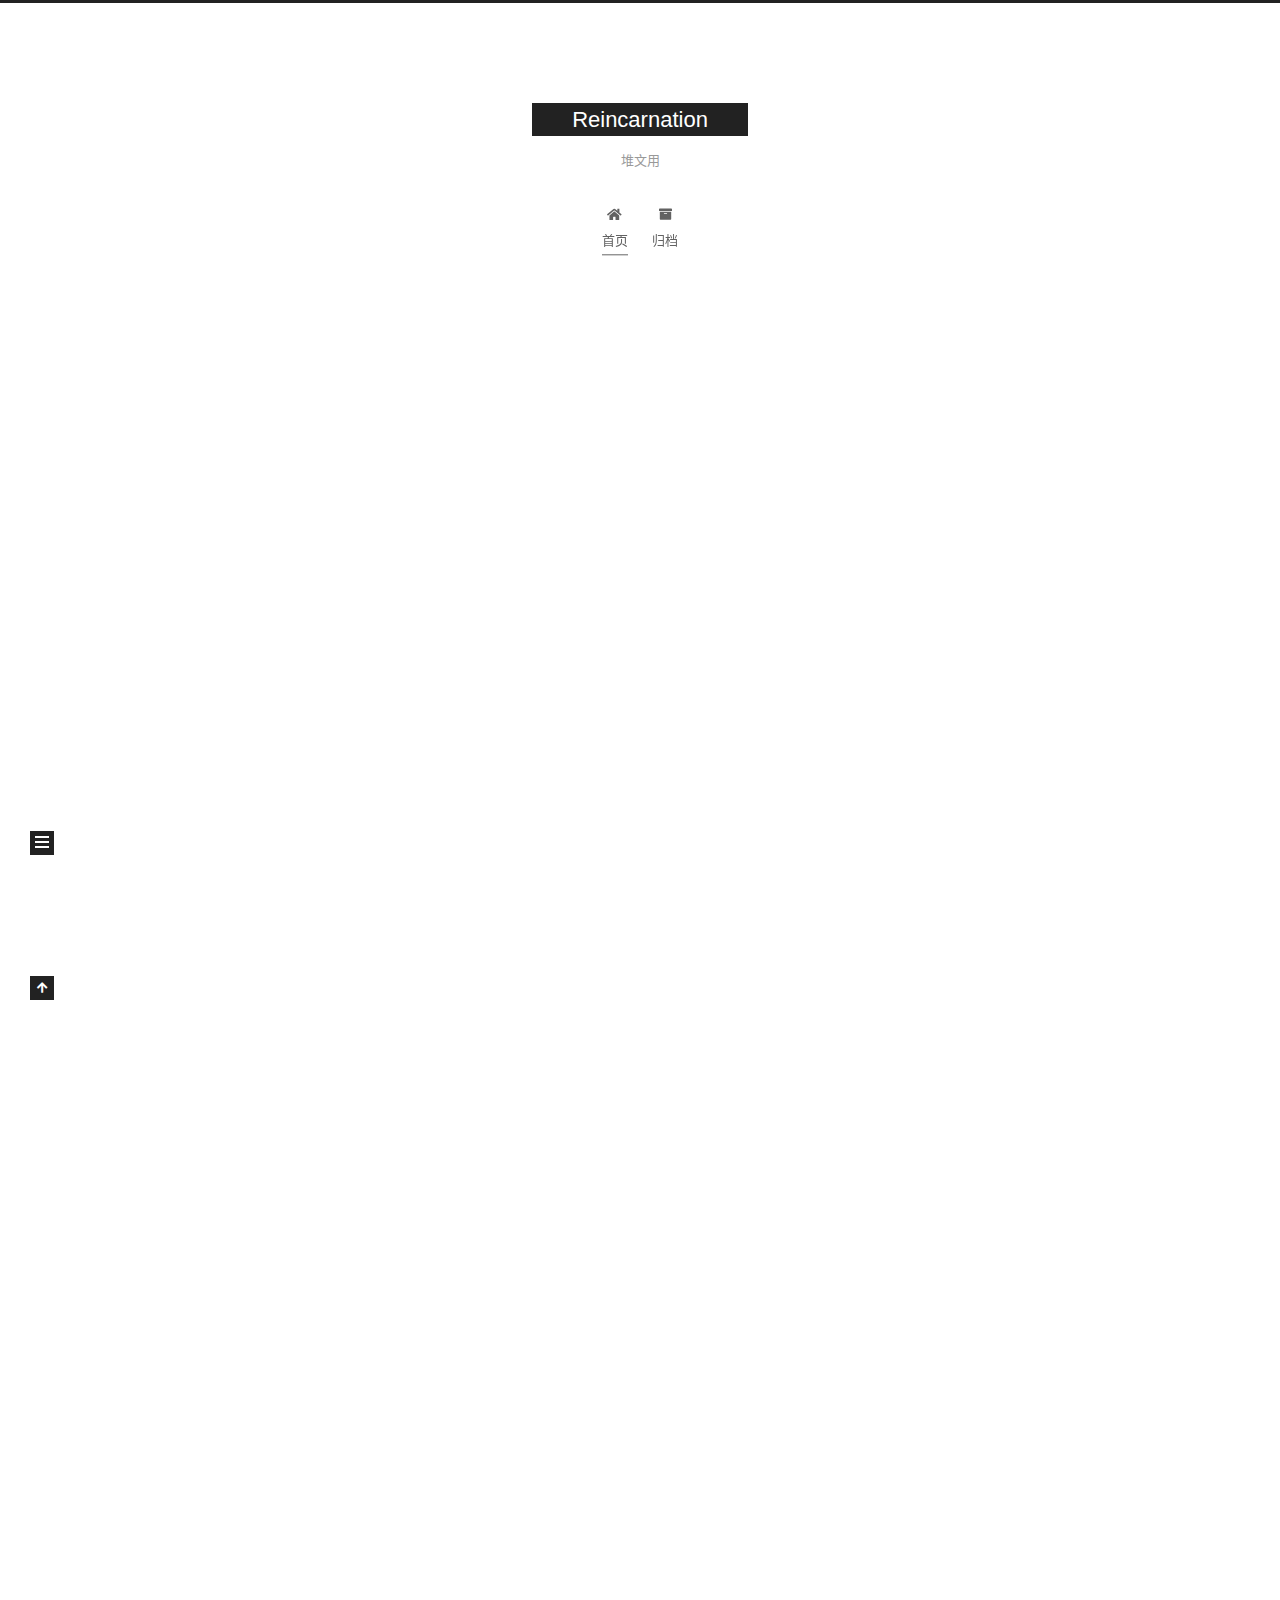
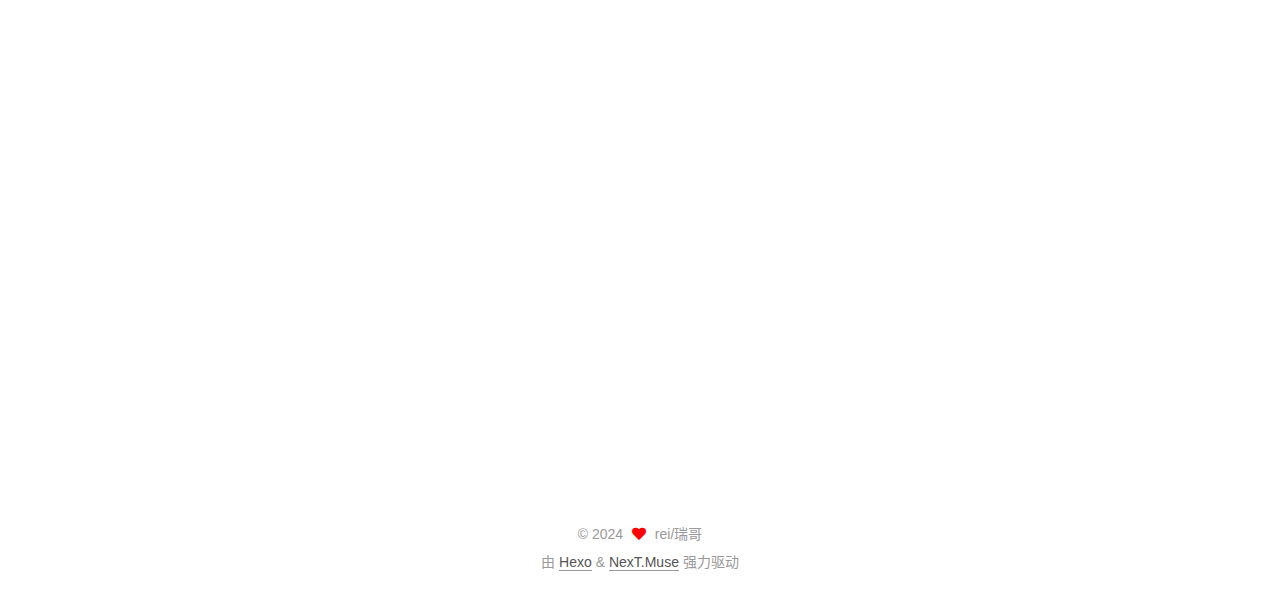
==== commit d7082557: "Site updated: 2024-03-02 16:28:43" ====
--- a/index.html
+++ b/index.html
@@ -146,7 +146,7 @@
   
   
   <article itemscope itemtype="http://schema.org/Article" class="post-block" lang="zh-CN">
-    <link itemprop="mainEntityOfPage" href="http://example.com/2024/03/02/%E6%88%91%E7%9A%84%E7%AC%AC%E4%B8%80%E7%AF%87%E5%8D%9A%E5%AE%A2/">
+    <link itemprop="mainEntityOfPage" href="http://example.com/2024/03/02/%E6%B5%8B%E8%AF%95/">
 
     <span hidden itemprop="author" itemscope itemtype="http://schema.org/Person">
       <meta itemprop="image" content="/images/avatar.gif">
@@ -160,7 +160,7 @@
       <header class="post-header">
         <h2 class="post-title" itemprop="name headline">
           
-            <a href="/2024/03/02/%E6%88%91%E7%9A%84%E7%AC%AC%E4%B8%80%E7%AF%87%E5%8D%9A%E5%AE%A2/" class="post-title-link" itemprop="url">我的第一篇博客</a>
+            <a href="/2024/03/02/%E6%B5%8B%E8%AF%95/" class="post-title-link" itemprop="url">测试</a>
         </h2>
 
         <div class="post-meta">
@@ -169,8 +169,9 @@
                 <i class="far fa-calendar"></i>
               </span>
               <span class="post-meta-item-text">发表于</span>
-
-              <time title="创建时间：2024-03-02 14:46:15" itemprop="dateCreated datePublished" datetime="2024-03-02T14:46:15+08:00">2024-03-02</time>
+              
+
+              <time title="创建时间：2024-03-02 16:27:51 / 修改时间：16:28:07" itemprop="dateCreated datePublished" datetime="2024-03-02T16:27:51+08:00">2024-03-02</time>
             </span>
 
           
@@ -184,7 +185,67 @@
     <div class="post-body" itemprop="articleBody">
 
       
-          
+          <p>测试测试测试<br>测试！</p>
+
+      
+    </div>
+
+    
+    
+    
+      <footer class="post-footer">
+        <div class="post-eof"></div>
+      </footer>
+  </article>
+  
+  
+  
+
+      
+  
+  
+  <article itemscope itemtype="http://schema.org/Article" class="post-block" lang="zh-CN">
+    <link itemprop="mainEntityOfPage" href="http://example.com/2024/03/02/%E6%88%91%E7%9A%84%E7%AC%AC%E4%B8%80%E7%AF%87%E5%8D%9A%E5%AE%A2/">
+
+    <span hidden itemprop="author" itemscope itemtype="http://schema.org/Person">
+      <meta itemprop="image" content="/images/avatar.gif">
+      <meta itemprop="name" content="rei/瑞哥">
+      <meta itemprop="description" content="">
+    </span>
+
+    <span hidden itemprop="publisher" itemscope itemtype="http://schema.org/Organization">
+      <meta itemprop="name" content="Reincarnation">
+    </span>
+      <header class="post-header">
+        <h2 class="post-title" itemprop="name headline">
+          
+            <a href="/2024/03/02/%E6%88%91%E7%9A%84%E7%AC%AC%E4%B8%80%E7%AF%87%E5%8D%9A%E5%AE%A2/" class="post-title-link" itemprop="url">我的第一篇博客</a>
+        </h2>
+
+        <div class="post-meta">
+            <span class="post-meta-item">
+              <span class="post-meta-item-icon">
+                <i class="far fa-calendar"></i>
+              </span>
+              <span class="post-meta-item-text">发表于</span>
+              
+
+              <time title="创建时间：2024-03-02 14:46:15 / 修改时间：16:26:54" itemprop="dateCreated datePublished" datetime="2024-03-02T14:46:15+08:00">2024-03-02</time>
+            </span>
+
+          
+
+        </div>
+      </header>
+
+    
+    
+    
+    <div class="post-body" itemprop="articleBody">
+
+      
+          <p>谁懂这个过程有多艰辛啊woc</p>
+
       
     </div>
 
@@ -335,7 +396,7 @@
       <div class="site-state-item site-state-posts">
           <a href="/archives/">
         
-          <span class="site-state-item-count">2</span>
+          <span class="site-state-item-count">3</span>
           <span class="site-state-item-name">日志</span>
         </a>
       </div>
--- a/css/main.css
+++ b/css/main.css
@@ -1168,7 +1168,7 @@
 }
 .links-of-author a::before,
 .links-of-author span.exturl::before {
-  background: #f5f;
+  background: #344d82;
   border-radius: 50%;
   content: ' ';
   display: inline-block;
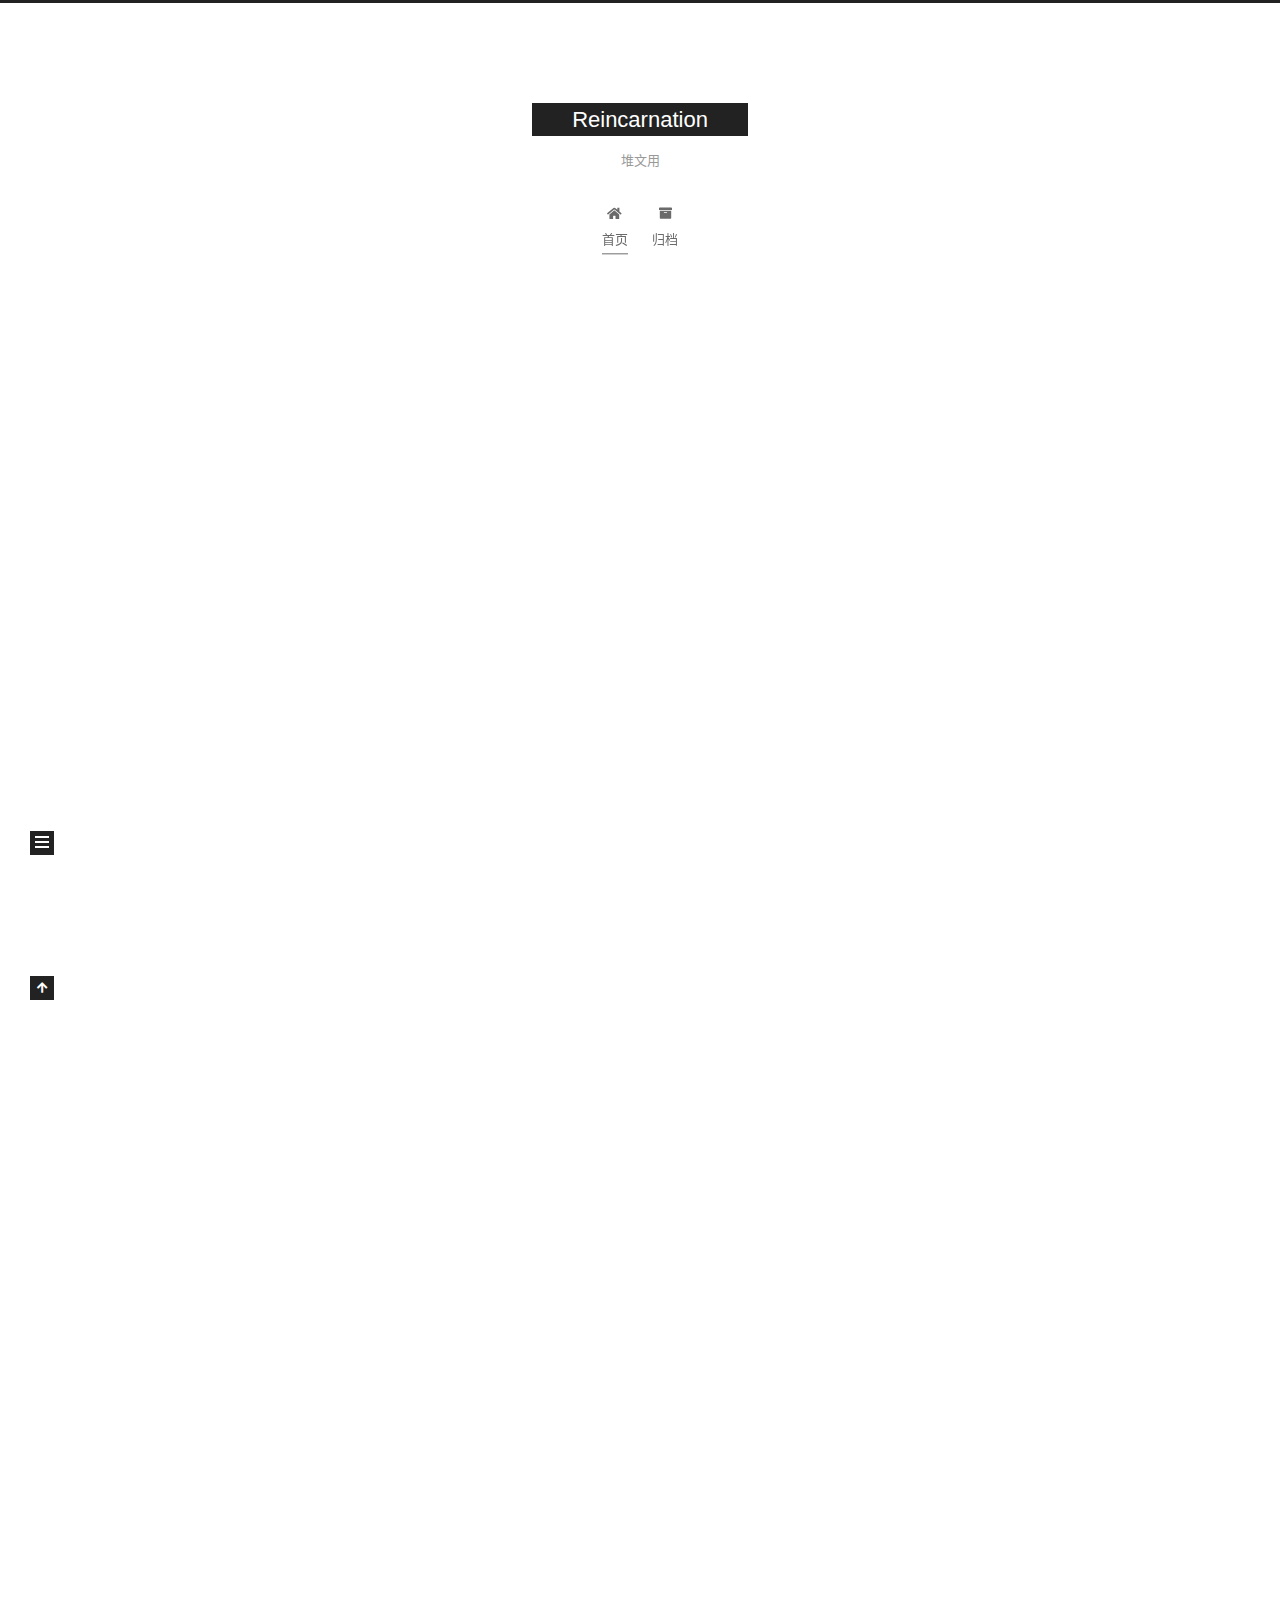
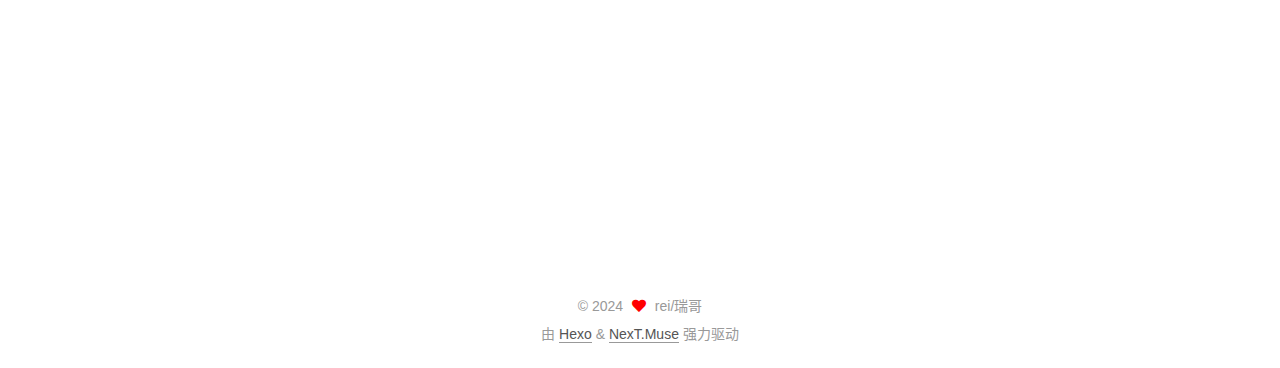
==== commit 442ad524: "Site updated: 2024-03-02 16:48:23" ====
--- a/index.html
+++ b/index.html
@@ -171,7 +171,7 @@
               <span class="post-meta-item-text">发表于</span>
               
 
-              <time title="创建时间：2024-03-02 16:27:51 / 修改时间：16:28:07" itemprop="dateCreated datePublished" datetime="2024-03-02T16:27:51+08:00">2024-03-02</time>
+              <time title="创建时间：2024-03-02 16:27:51 / 修改时间：16:47:37" itemprop="dateCreated datePublished" datetime="2024-03-02T16:27:51+08:00">2024-03-02</time>
             </span>
 
           
@@ -185,8 +185,7 @@
     <div class="post-body" itemprop="articleBody">
 
       
-          <p>测试测试测试<br>测试！</p>
-
+          
       
     </div>
 
@@ -230,7 +229,7 @@
               <span class="post-meta-item-text">发表于</span>
               
 
-              <time title="创建时间：2024-03-02 14:46:15 / 修改时间：16:26:54" itemprop="dateCreated datePublished" datetime="2024-03-02T14:46:15+08:00">2024-03-02</time>
+              <time title="创建时间：2024-03-02 14:46:15 / 修改时间：16:47:28" itemprop="dateCreated datePublished" datetime="2024-03-02T14:46:15+08:00">2024-03-02</time>
             </span>
 
           
@@ -244,8 +243,7 @@
     <div class="post-body" itemprop="articleBody">
 
       
-          <p>谁懂这个过程有多艰辛啊woc</p>
-
+          
       
     </div>
 
--- a/css/main.css
+++ b/css/main.css
@@ -1168,7 +1168,7 @@
 }
 .links-of-author a::before,
 .links-of-author span.exturl::before {
-  background: #344d82;
+  background: #faf5b1;
   border-radius: 50%;
   content: ' ';
   display: inline-block;
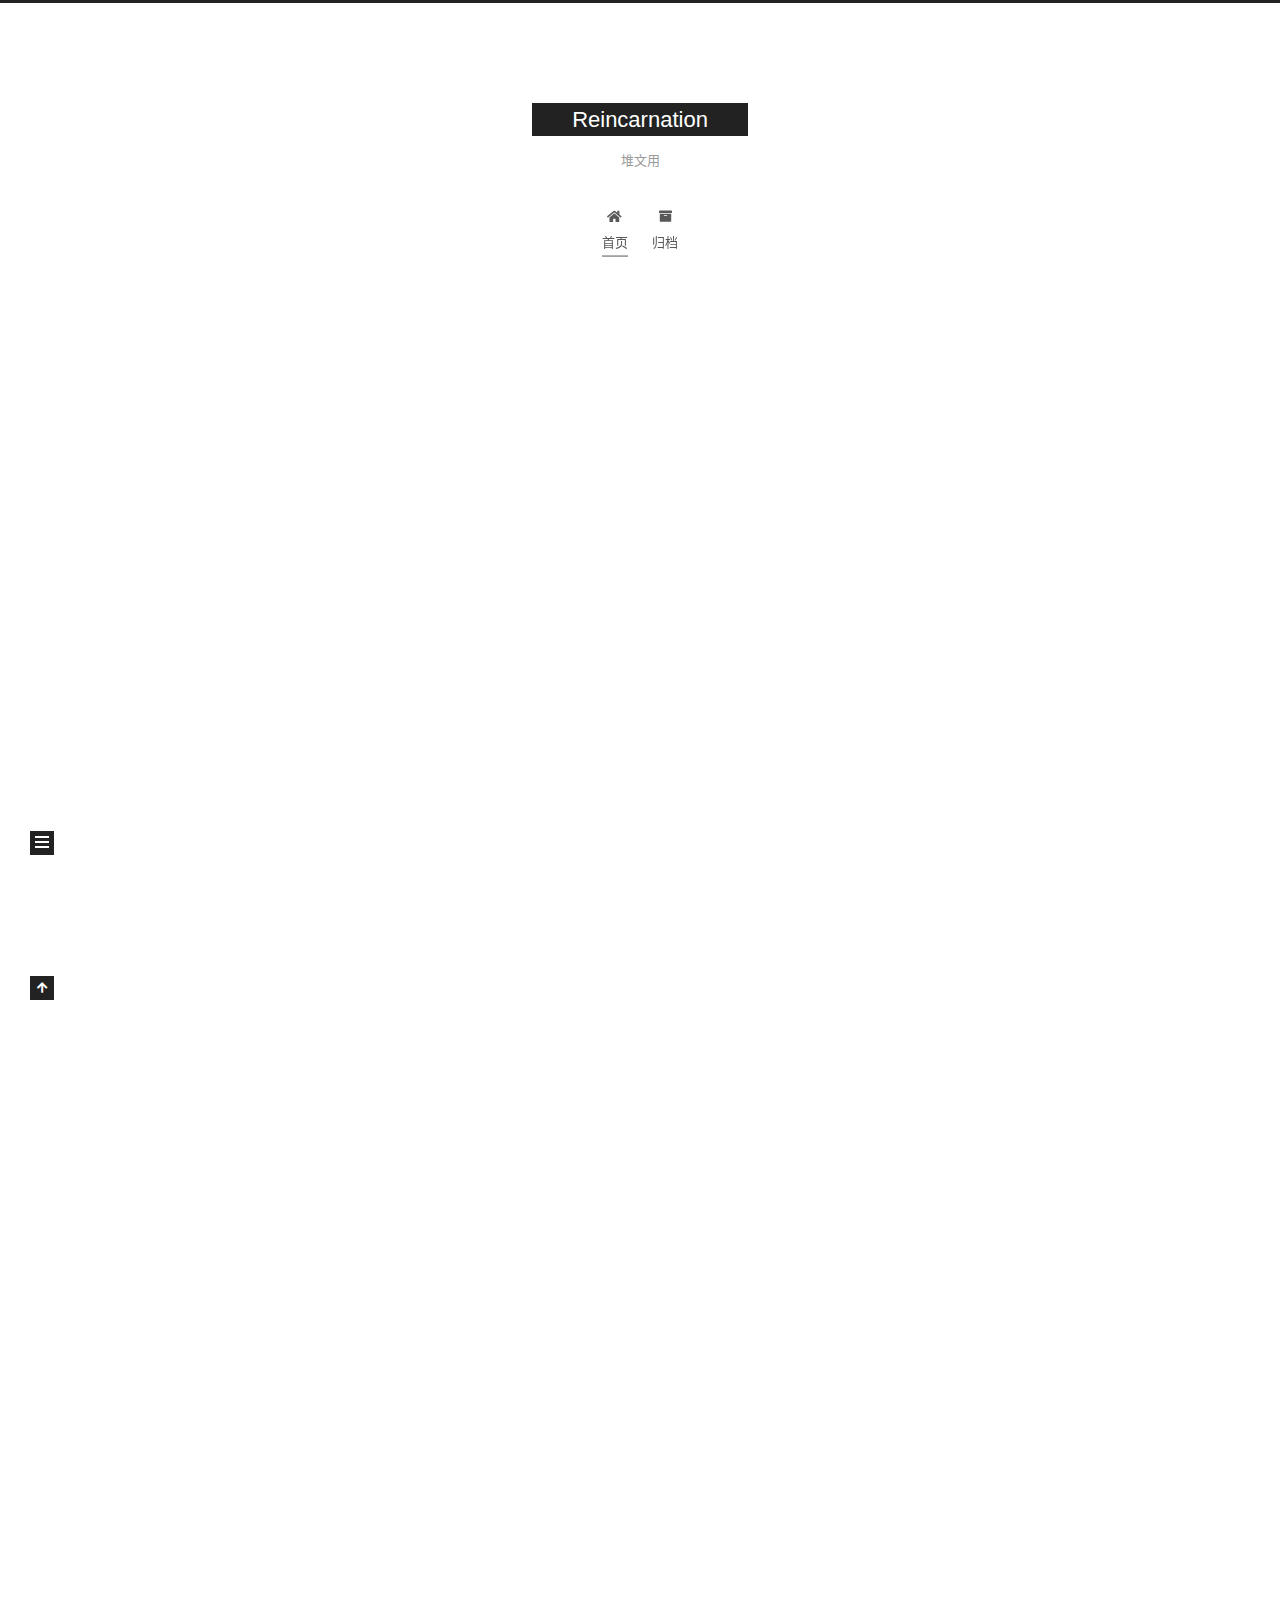
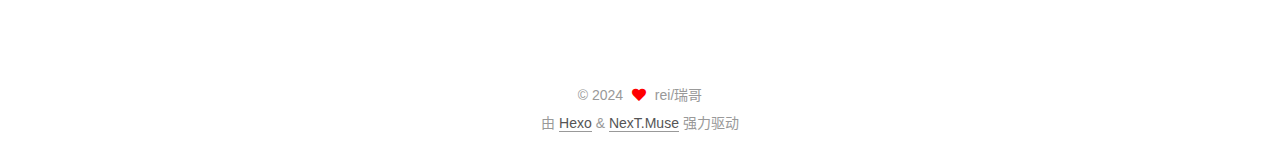
==== commit 2f0c2923: "Site updated: 2024-03-02 19:04:24" ====
--- a/index.html
+++ b/index.html
@@ -142,64 +142,6 @@
 
           <div class="content index posts-expand">
             
-      
-  
-  
-  <article itemscope itemtype="http://schema.org/Article" class="post-block" lang="zh-CN">
-    <link itemprop="mainEntityOfPage" href="http://example.com/2024/03/02/%E6%B5%8B%E8%AF%95/">
-
-    <span hidden itemprop="author" itemscope itemtype="http://schema.org/Person">
-      <meta itemprop="image" content="/images/avatar.gif">
-      <meta itemprop="name" content="rei/瑞哥">
-      <meta itemprop="description" content="">
-    </span>
-
-    <span hidden itemprop="publisher" itemscope itemtype="http://schema.org/Organization">
-      <meta itemprop="name" content="Reincarnation">
-    </span>
-      <header class="post-header">
-        <h2 class="post-title" itemprop="name headline">
-          
-            <a href="/2024/03/02/%E6%B5%8B%E8%AF%95/" class="post-title-link" itemprop="url">测试</a>
-        </h2>
-
-        <div class="post-meta">
-            <span class="post-meta-item">
-              <span class="post-meta-item-icon">
-                <i class="far fa-calendar"></i>
-              </span>
-              <span class="post-meta-item-text">发表于</span>
-              
-
-              <time title="创建时间：2024-03-02 16:27:51 / 修改时间：16:47:37" itemprop="dateCreated datePublished" datetime="2024-03-02T16:27:51+08:00">2024-03-02</time>
-            </span>
-
-          
-
-        </div>
-      </header>
-
-    
-    
-    
-    <div class="post-body" itemprop="articleBody">
-
-      
-          
-      
-    </div>
-
-    
-    
-    
-      <footer class="post-footer">
-        <div class="post-eof"></div>
-      </footer>
-  </article>
-  
-  
-  
-
       
   
   
@@ -394,7 +336,7 @@
       <div class="site-state-item site-state-posts">
           <a href="/archives/">
         
-          <span class="site-state-item-count">3</span>
+          <span class="site-state-item-count">2</span>
           <span class="site-state-item-name">日志</span>
         </a>
       </div>
--- a/css/main.css
+++ b/css/main.css
@@ -1168,7 +1168,7 @@
 }
 .links-of-author a::before,
 .links-of-author span.exturl::before {
-  background: #faf5b1;
+  background: #b4ff63;
   border-radius: 50%;
   content: ' ';
   display: inline-block;
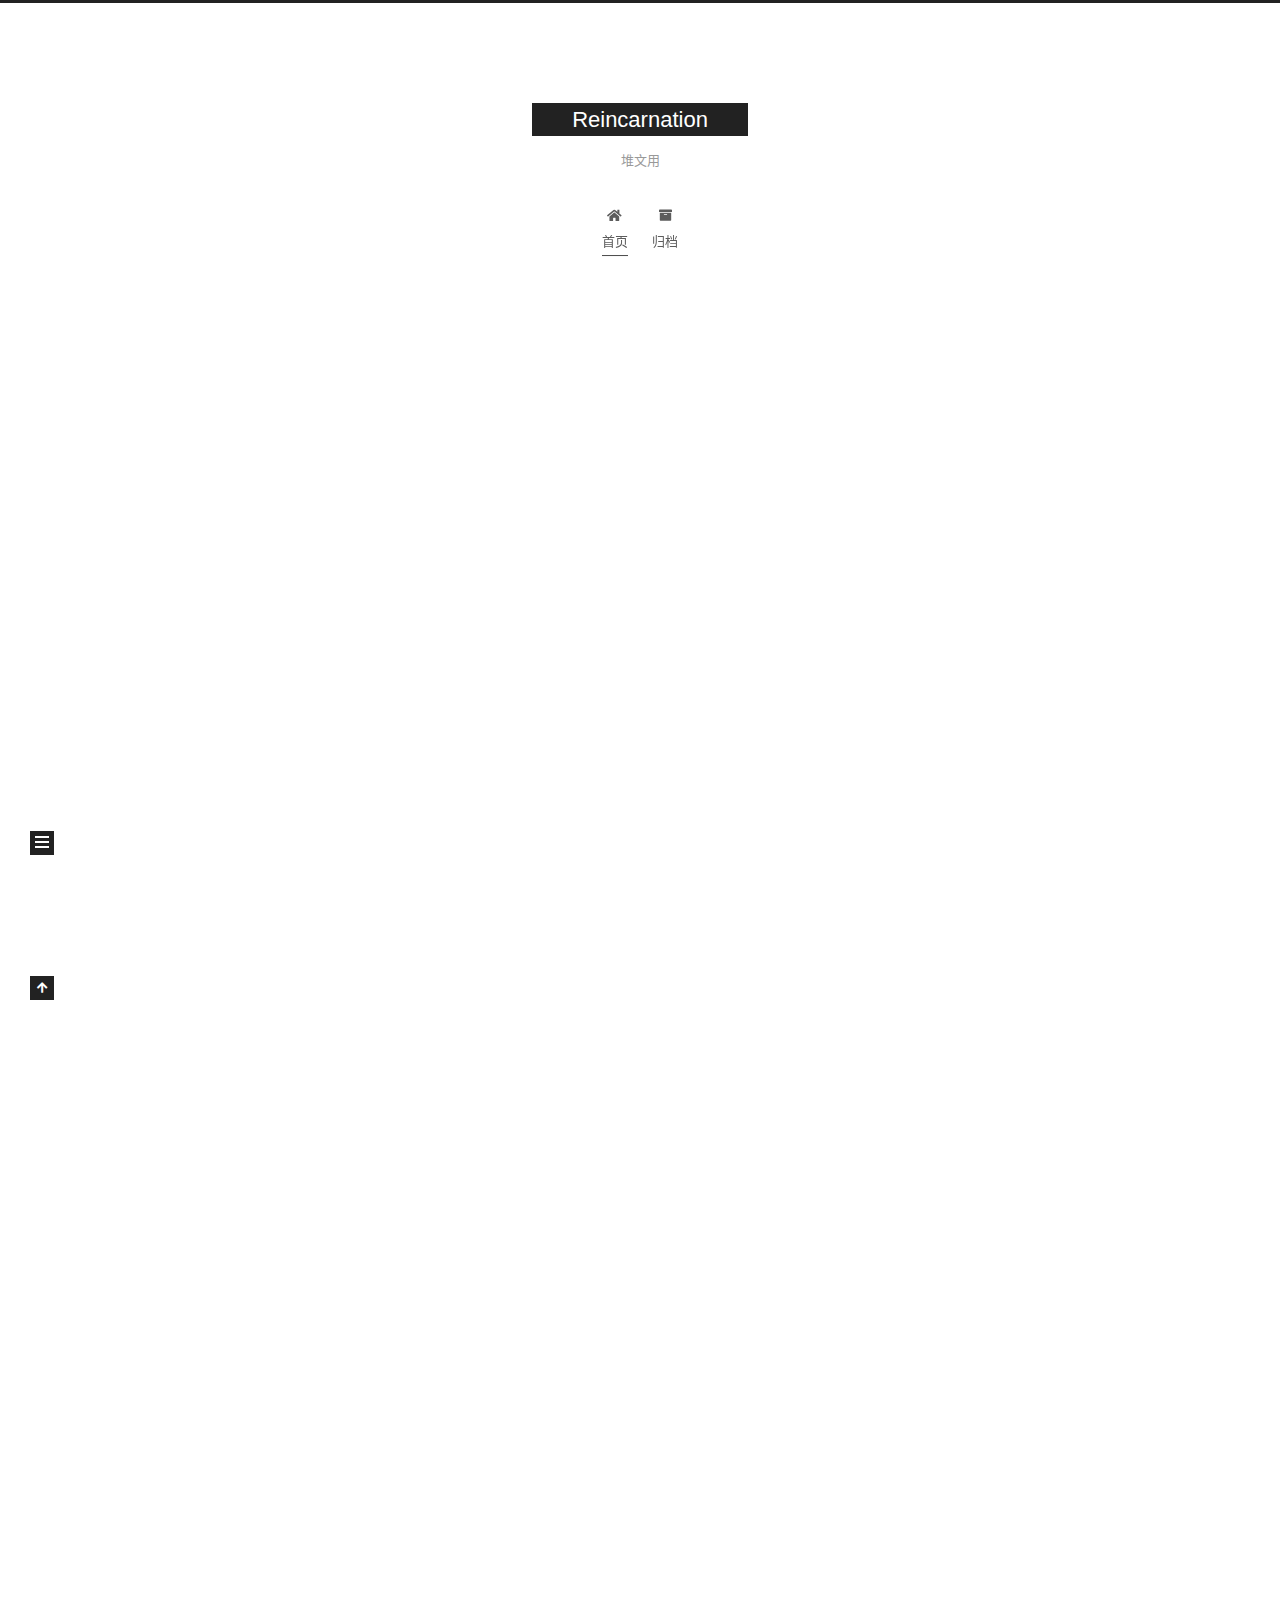
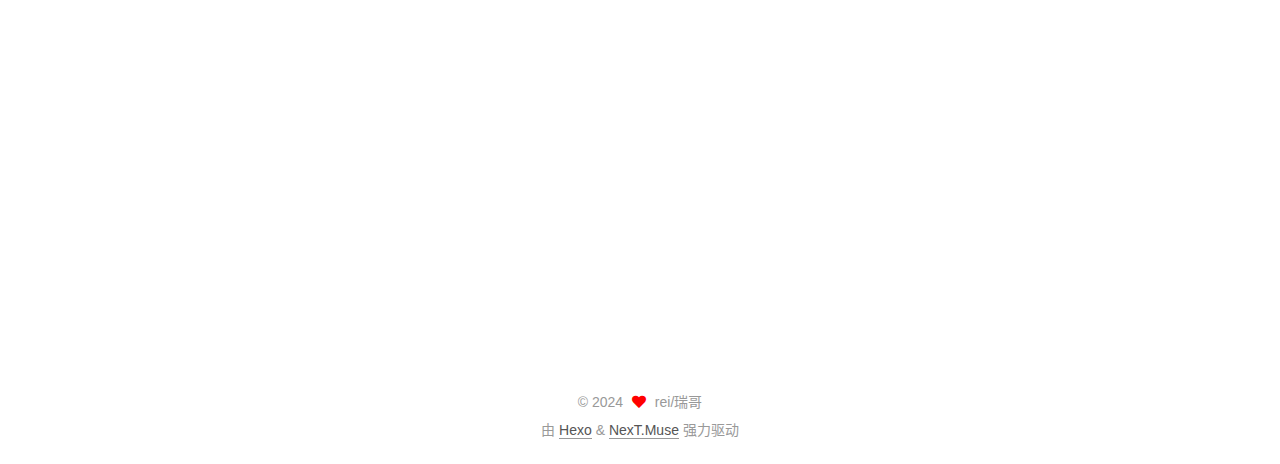
==== commit 0342fa27: "Site updated: 2024-03-02 19:05:25" ====
--- a/index.html
+++ b/index.html
@@ -142,6 +142,65 @@
 
           <div class="content index posts-expand">
             
+      
+  
+  
+  <article itemscope itemtype="http://schema.org/Article" class="post-block" lang="zh-CN">
+    <link itemprop="mainEntityOfPage" href="http://example.com/2024/03/02/%E6%B5%8B%E8%AF%95/">
+
+    <span hidden itemprop="author" itemscope itemtype="http://schema.org/Person">
+      <meta itemprop="image" content="/images/avatar.gif">
+      <meta itemprop="name" content="rei/瑞哥">
+      <meta itemprop="description" content="">
+    </span>
+
+    <span hidden itemprop="publisher" itemscope itemtype="http://schema.org/Organization">
+      <meta itemprop="name" content="Reincarnation">
+    </span>
+      <header class="post-header">
+        <h2 class="post-title" itemprop="name headline">
+          
+            <a href="/2024/03/02/%E6%B5%8B%E8%AF%95/" class="post-title-link" itemprop="url">测试</a>
+        </h2>
+
+        <div class="post-meta">
+            <span class="post-meta-item">
+              <span class="post-meta-item-icon">
+                <i class="far fa-calendar"></i>
+              </span>
+              <span class="post-meta-item-text">发表于</span>
+              
+
+              <time title="创建时间：2024-03-02 16:27:51 / 修改时间：19:04:59" itemprop="dateCreated datePublished" datetime="2024-03-02T16:27:51+08:00">2024-03-02</time>
+            </span>
+
+          
+
+        </div>
+      </header>
+
+    
+    
+    
+    <div class="post-body" itemprop="articleBody">
+
+      
+          <p>测试一下这里打字有没有效果</p>
+
+      
+    </div>
+
+    
+    
+    
+      <footer class="post-footer">
+        <div class="post-eof"></div>
+      </footer>
+  </article>
+  
+  
+  
+
       
   
   
@@ -336,7 +395,7 @@
       <div class="site-state-item site-state-posts">
           <a href="/archives/">
         
-          <span class="site-state-item-count">2</span>
+          <span class="site-state-item-count">3</span>
           <span class="site-state-item-name">日志</span>
         </a>
       </div>
--- a/css/main.css
+++ b/css/main.css
@@ -1168,7 +1168,7 @@
 }
 .links-of-author a::before,
 .links-of-author span.exturl::before {
-  background: #b4ff63;
+  background: #12ff75;
   border-radius: 50%;
   content: ' ';
   display: inline-block;
